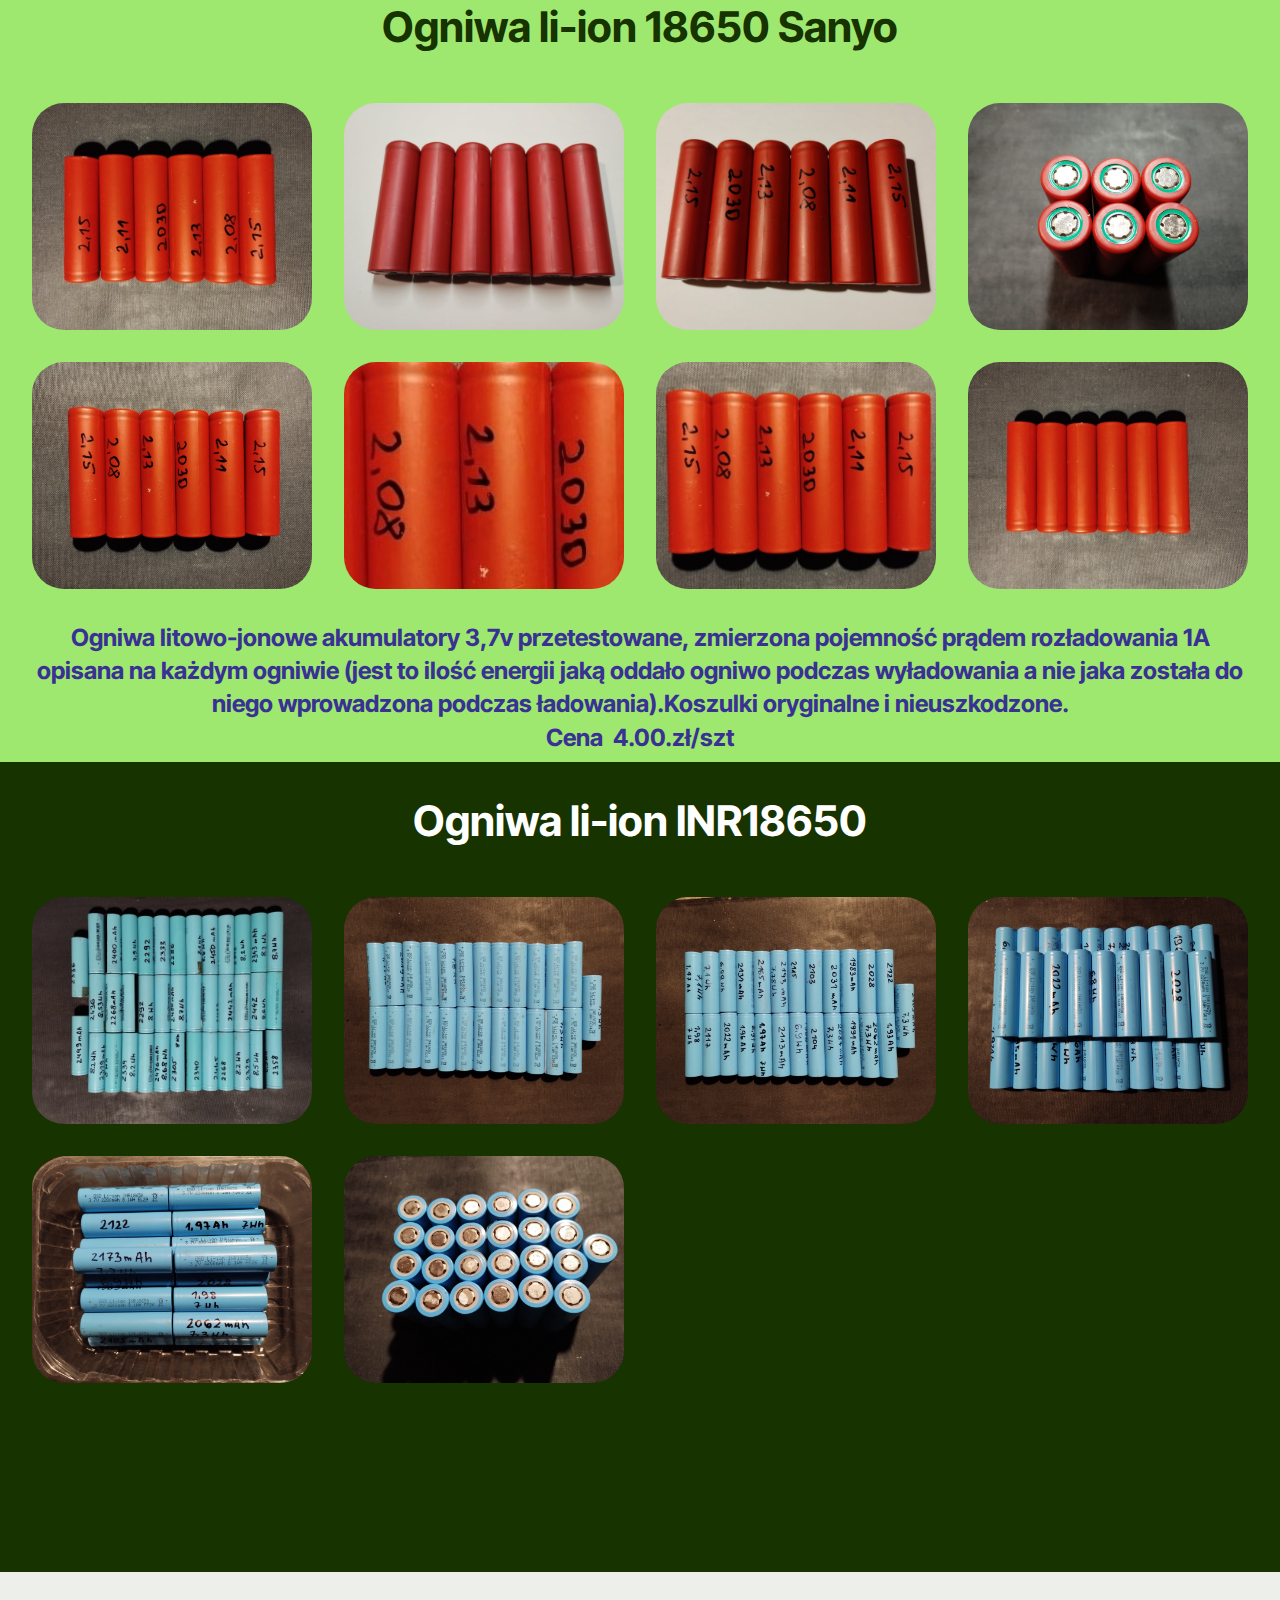
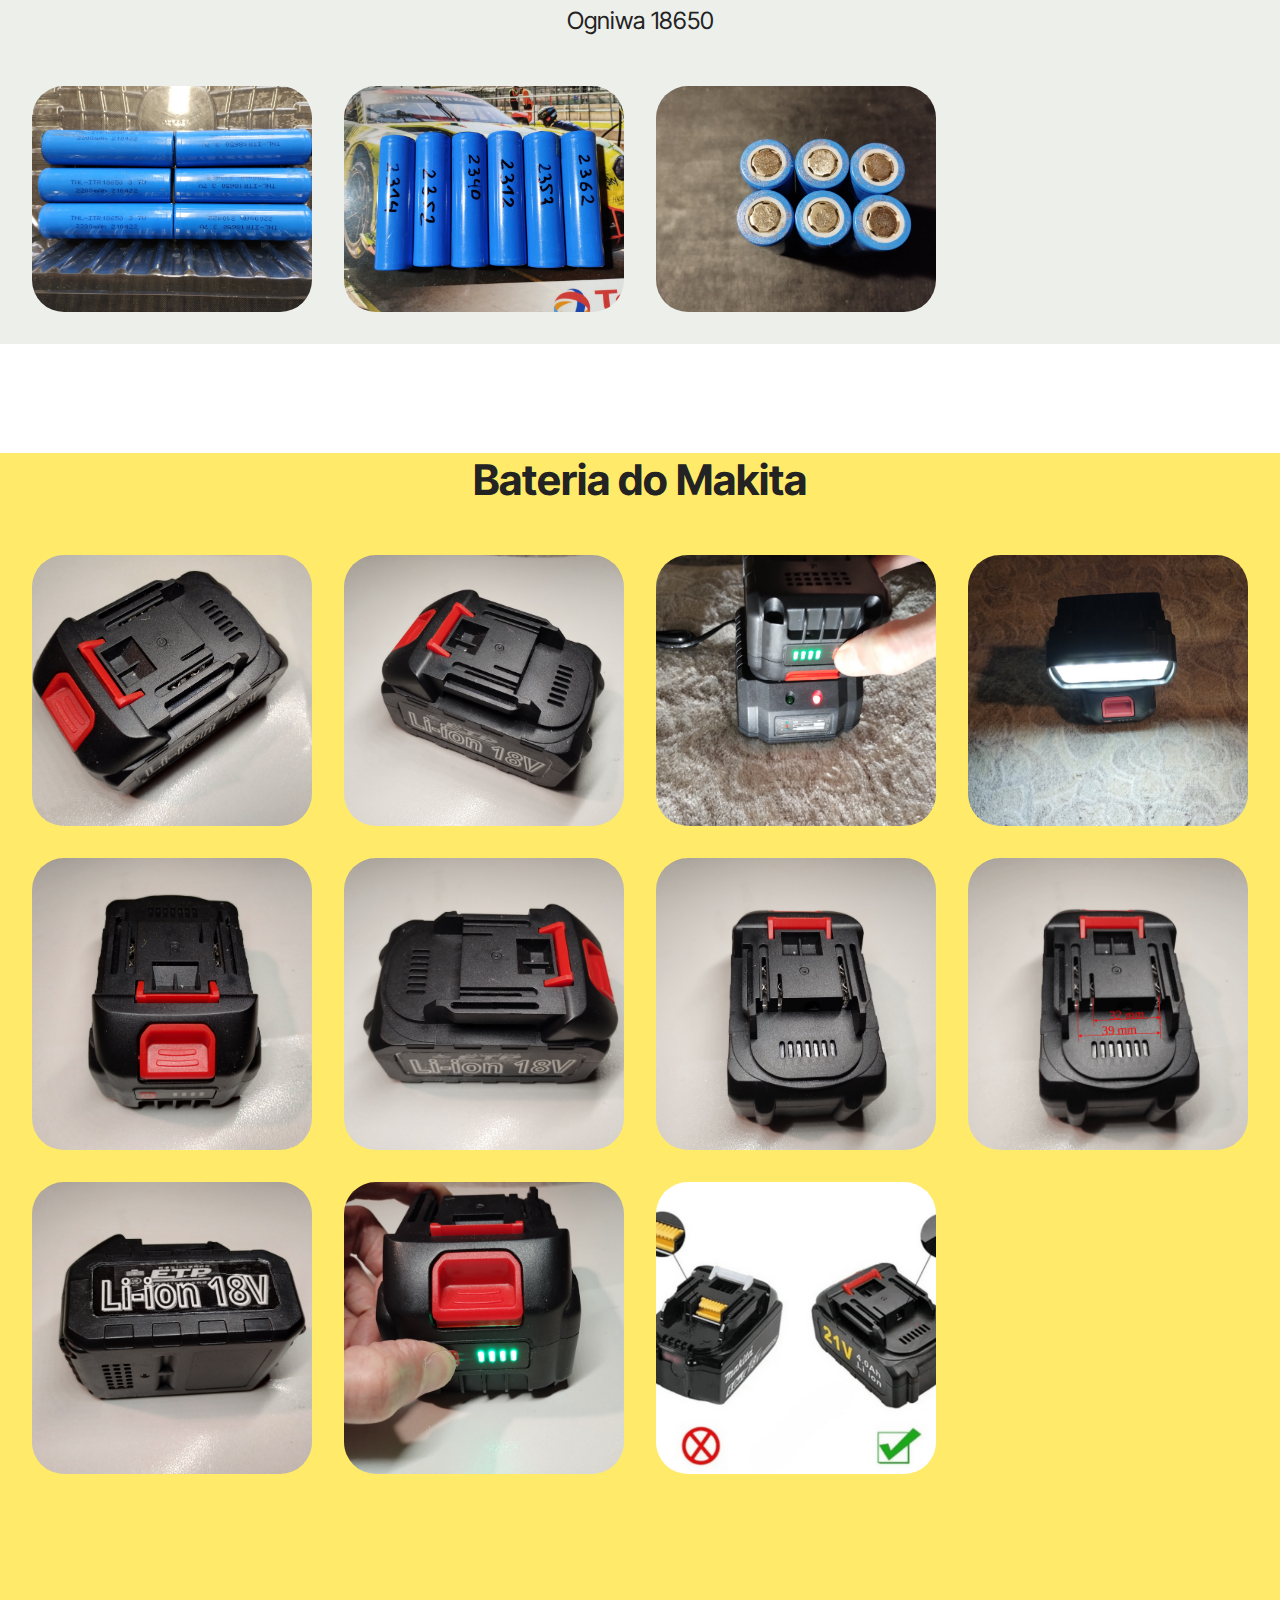
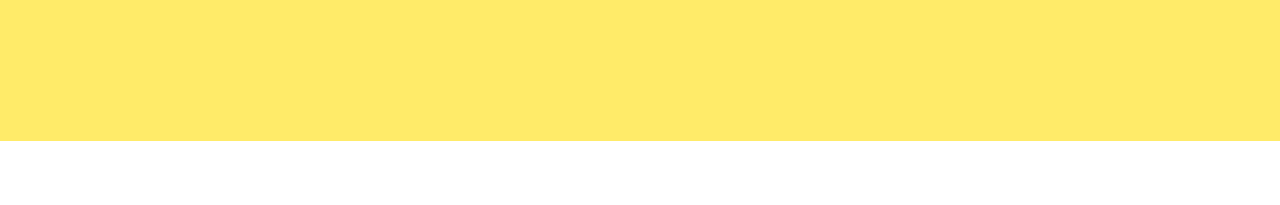
==== page1.html @ 36ee9129 "Add files via upload" ====
<!DOCTYPE html>
<html  >
<head>
  <!-- Site made with Mobirise Website Builder v6.0.1, https://mobirise.com -->
  <meta charset="UTF-8">
  <meta http-equiv="X-UA-Compatible" content="IE=edge">
  <meta name="generator" content="Mobirise v6.0.1, mobirise.com">
  <meta name="viewport" content="width=device-width, initial-scale=1, minimum-scale=1">
  <link rel="shortcut icon" href="assets/images/logo5.png" type="image/x-icon">
  <meta name="description" content="">
  
  
  <title>Page 1</title>
  <link rel="stylesheet" href="assets/web/assets/mobirise-icons2/mobirise2.css">
  <link rel="stylesheet" href="assets/bootstrap/css/bootstrap.min.css">
  <link rel="stylesheet" href="assets/bootstrap/css/bootstrap-grid.min.css">
  <link rel="stylesheet" href="assets/bootstrap/css/bootstrap-reboot.min.css">
  <link rel="stylesheet" href="assets/animatecss/animate.css">
  <link rel="stylesheet" href="assets/theme/css/style.css">
  <link rel="preload" href="https://fonts.googleapis.com/css?family=Inter+Tight:100,200,300,400,500,600,700,800,900,100i,200i,300i,400i,500i,600i,700i,800i,900i&display=swap" as="style" onload="this.onload=null;this.rel='stylesheet'">
  <noscript><link rel="stylesheet" href="https://fonts.googleapis.com/css?family=Inter+Tight:100,200,300,400,500,600,700,800,900,100i,200i,300i,400i,500i,600i,700i,800i,900i&display=swap"></noscript>
  <link rel="preload" as="style" href="assets/mobirise/css/mbr-additional.css?v=jxdjtG"><link rel="stylesheet" href="assets/mobirise/css/mbr-additional.css?v=jxdjtG" type="text/css">

  
  
  
</head>
<body>
  
  <section data-bs-version="5.1" class="gallery1 mbr-gallery cid-uDreLb9kuO" id="gallery01-3r">
    
    

    <div class="container-fluid">
        <div class="row justify-content-center">
            <div class="col-12 content-head">
                <div class="mb-5">
                    <h3 class="mbr-section-title mbr-fonts-style align-center m-0 display-2"><strong>Ogniwa li-ion 18650 Sanyo</strong></h3>
                    
                </div>
            </div>
        </div>
        
        <div class="row mbr-gallery">
            <div class="col-12 col-md-6 col-lg-3 item gallery-image active">
                <div class="item-wrapper mb-3" data-toggle="modal" data-bs-toggle="modal" data-target="#uDufGX3dFx-modal" data-bs-target="#uDufGX3dFx-modal">
                    <img class="w-100" src="assets/images/1-770x580.jpg" alt="Mobirise Website Builder" data-slide-to="0" data-bs-slide-to="0" data-target="#lb-uDufGX3dFx" data-bs-target="#lb-uDufGX3dFx">
                    <div class="icon-wrapper">
                        <span class="mobi-mbri mobi-mbri-search mbr-iconfont mbr-iconfont-btn"></span>
                    </div>
                </div>
                
            </div><div class="col-12 col-md-6 col-lg-3 item gallery-image">
                <div class="item-wrapper mb-3" data-toggle="modal" data-bs-toggle="modal" data-target="#uDufGX3dFx-modal" data-bs-target="#uDufGX3dFx-modal">
                    <img class="w-100" src="assets/images/ogniwa-sanyo.-770x580.jpg" alt="Mobirise Website Builder" data-slide-to="1" data-bs-slide-to="1" data-target="#lb-uDufGX3dFx" data-bs-target="#lb-uDufGX3dFx">
                    <div class="icon-wrapper">
                        <span class="mobi-mbri mobi-mbri-search mbr-iconfont mbr-iconfont-btn"></span>
                    </div>
                </div>
                
            </div><div class="col-12 col-md-6 col-lg-3 item gallery-image">
                <div class="item-wrapper mb-3" data-toggle="modal" data-bs-toggle="modal" data-target="#uDufGX3dFx-modal" data-bs-target="#uDufGX3dFx-modal">
                    <img class="w-100" src="assets/images/ogniwa-sanyo-770x580.jpg" alt="Mobirise Website Builder" data-slide-to="2" data-bs-slide-to="2" data-target="#lb-uDufGX3dFx" data-bs-target="#lb-uDufGX3dFx">
                    <div class="icon-wrapper">
                        <span class="mobi-mbri mobi-mbri-search mbr-iconfont mbr-iconfont-btn"></span>
                    </div>
                </div>
                
            </div><div class="col-12 col-md-6 col-lg-3 item gallery-image">
                <div class="item-wrapper mb-3" data-toggle="modal" data-bs-toggle="modal" data-target="#uDufGX3dFx-modal" data-bs-target="#uDufGX3dFx-modal">
                    <img class="w-100" src="assets/images/img-20250126-181254542-mp-4080x3072.jpg" alt="Mobirise Website Builder" data-slide-to="3" data-bs-slide-to="3" data-target="#lb-uDufGX3dFx" data-bs-target="#lb-uDufGX3dFx">
                    <div class="icon-wrapper">
                        <span class="mobi-mbri mobi-mbri-search mbr-iconfont mbr-iconfont-btn"></span>
                    </div>
                </div>
                
            </div><div class="col-12 col-md-6 col-lg-3 item gallery-image">
                <div class="item-wrapper mb-3" data-toggle="modal" data-bs-toggle="modal" data-target="#uDufGX3dFx-modal" data-bs-target="#uDufGX3dFx-modal">
                    <img class="w-100" src="assets/images/1-1-4080x3072.jpg" alt="Mobirise Website Builder" data-slide-to="4" data-bs-slide-to="4" data-target="#lb-uDufGX3dFx" data-bs-target="#lb-uDufGX3dFx">
                    <div class="icon-wrapper">
                        <span class="mobi-mbri mobi-mbri-search mbr-iconfont mbr-iconfont-btn"></span>
                    </div>
                </div>
                
            </div><div class="col-12 col-md-6 col-lg-3 item gallery-image">
                <div class="item-wrapper mb-3" data-toggle="modal" data-bs-toggle="modal" data-target="#uDufGX3dFx-modal" data-bs-target="#uDufGX3dFx-modal">
                    <img class="w-100" src="assets/images/1-2-770x580.jpeg" alt="Mobirise Website Builder" data-slide-to="5" data-bs-slide-to="5" data-target="#lb-uDufGX3dFx" data-bs-target="#lb-uDufGX3dFx">
                    <div class="icon-wrapper">
                        <span class="mobi-mbri mobi-mbri-search mbr-iconfont mbr-iconfont-btn"></span>
                    </div>
                </div>
                
            </div><div class="col-12 col-md-6 col-lg-3 item gallery-image">
                <div class="item-wrapper mb-3" data-toggle="modal" data-bs-toggle="modal" data-target="#uDufGX3dFx-modal" data-bs-target="#uDufGX3dFx-modal">
                    <img class="w-100" src="assets/images/1-770x580.jpeg" alt="Mobirise Website Builder" data-slide-to="6" data-bs-slide-to="6" data-target="#lb-uDufGX3dFx" data-bs-target="#lb-uDufGX3dFx">
                    <div class="icon-wrapper">
                        <span class="mobi-mbri mobi-mbri-search mbr-iconfont mbr-iconfont-btn"></span>
                    </div>
                </div>
                
            </div><div class="col-12 col-md-6 col-lg-3 item gallery-image">
                <div class="item-wrapper mb-3" data-toggle="modal" data-bs-toggle="modal" data-target="#uDufGX3dFx-modal" data-bs-target="#uDufGX3dFx-modal">
                    <img class="w-100" src="assets/images/img-20250118-211124507-mp-kopia-770x580.jpg" alt="Mobirise Website Builder" data-slide-to="7" data-bs-slide-to="7" data-target="#lb-uDufGX3dFx" data-bs-target="#lb-uDufGX3dFx">
                    <div class="icon-wrapper">
                        <span class="mobi-mbri mobi-mbri-search mbr-iconfont mbr-iconfont-btn"></span>
                    </div>
                </div>
                
            </div>
            
            
            
            
            
            
            
        </div>

        <div class="modal mbr-slider" tabindex="-1" role="dialog" aria-hidden="true" id="uDufGX3dFx-modal">
            <div class="modal-dialog" role="document">
                <div class="modal-content">
                    <div class="modal-body">
                        <div class="carousel slide" data-pause="false" data-bs-pause="false" id="lb-uDufGX3dFx" data-interval="5000" data-bs-interval="5000">
                            <div class="carousel-inner">
                                <div class="carousel-item active">
                                    <img class="d-block w-100" src="assets/images/1-770x580.jpg" alt="Mobirise Website Builder">
                                </div><div class="carousel-item">
                                    <img class="d-block w-100" src="assets/images/ogniwa-sanyo.-770x580.jpg" alt="Mobirise Website Builder">
                                </div><div class="carousel-item">
                                    <img class="d-block w-100" src="assets/images/ogniwa-sanyo-770x580.jpg" alt="Mobirise Website Builder">
                                </div><div class="carousel-item">
                                    <img class="d-block w-100" src="assets/images/img-20250126-181254542-mp-4080x3072.jpg" alt="Mobirise Website Builder">
                                </div><div class="carousel-item">
                                    <img class="d-block w-100" src="assets/images/1-1-4080x3072.jpg" alt="Mobirise Website Builder">
                                </div><div class="carousel-item">
                                    <img class="d-block w-100" src="assets/images/1-2-770x580.jpeg" alt="Mobirise Website Builder">
                                </div><div class="carousel-item">
                                    <img class="d-block w-100" src="assets/images/1-770x580.jpeg" alt="Mobirise Website Builder">
                                </div><div class="carousel-item">
                                    <img class="d-block w-100" src="assets/images/img-20250118-211124507-mp-kopia-770x580.jpg" alt="Mobirise Website Builder">
                                </div>
                                
                                
                                
                                
                                
                                
                                
                            </div>
                            <ol class="carousel-indicators">
                                <li data-slide-to="0" data-bs-slide-to="0" class="active" data-target="#lb-uDufGX3dFx" data-bs-target="#lb-uDufGX3dFx"></li><li data-slide-to="1" data-bs-slide-to="1" class="" data-target="#lb-uDufGX3dFx" data-bs-target="#lb-uDufGX3dFx"></li><li data-slide-to="2" data-bs-slide-to="2" class="" data-target="#lb-uDufGX3dFx" data-bs-target="#lb-uDufGX3dFx"></li><li data-slide-to="3" data-bs-slide-to="3" class="" data-target="#lb-uDufGX3dFx" data-bs-target="#lb-uDufGX3dFx"></li><li data-slide-to="4" data-bs-slide-to="4" class="" data-target="#lb-uDufGX3dFx" data-bs-target="#lb-uDufGX3dFx"></li><li data-slide-to="5" data-bs-slide-to="5" class="" data-target="#lb-uDufGX3dFx" data-bs-target="#lb-uDufGX3dFx"></li><li data-slide-to="6" data-bs-slide-to="6" class="" data-target="#lb-uDufGX3dFx" data-bs-target="#lb-uDufGX3dFx"></li><li data-slide-to="7" data-bs-slide-to="7" class="" data-target="#lb-uDufGX3dFx" data-bs-target="#lb-uDufGX3dFx"></li>
                                
                                
                                
                                
                                
                                
                                
                            </ol>
                            <a role="button" href="" class="close" data-dismiss="modal" data-bs-dismiss="modal" aria-label="Close">
                            </a>
                            <a class="carousel-control-prev carousel-control" role="button" data-slide="prev" data-bs-slide="prev" href="#lb-uDufGX3dFx">
                                <span class="mobi-mbri mobi-mbri-arrow-prev" aria-hidden="true"></span>
                                <span class="sr-only visually-hidden">Previous</span>
                            </a>
                            <a class="carousel-control-next carousel-control" role="button" data-slide="next" data-bs-slide="next" href="#lb-uDufGX3dFx">
                                <span class="mobi-mbri mobi-mbri-arrow-next" aria-hidden="true"></span>
                                <span class="sr-only visually-hidden">Next</span>
                            </a>
                        </div>
                    </div>
                </div>
            </div>
        </div>
    </div>
</section>

<section data-bs-version="5.1" class="article14 cid-uDrhGg0r29" id="article14-3v">
    
    <div class="container">
        <div class="row justify-content-center">
            <div class="col-md-12 col-lg-12">
                <h3 class="mbr-section-title mbr-fonts-style display-7"><strong>Ogniwa litowo-jonowe akumulatory 3,7v  przetestowane, zmierzona pojemność prądem rozładowania 1A opisana na każdym ogniwie (jest to ilość energii jaką oddało ogniwo podczas wyładowania a nie jaka została do niego wprowadzona podczas ładowania).Koszulki oryginalne i nieuszkodzone.</strong><br><strong>Cena&nbsp; 4.00.zł/szt</strong></h3>
                
            </div>
        </div>
    </div>
</section>

<section data-bs-version="5.1" class="gallery1 mbr-gallery cid-uDro5cMY2j" id="gallery01-3z">
    
    

    <div class="container-fluid">
        <div class="row justify-content-center">
            <div class="col-12 content-head">
                <div class="mb-5">
                    <h3 class="mbr-section-title mbr-fonts-style align-center m-0 display-2"><strong>Ogniwa li-ion INR18650</strong></h3>
                    
                </div>
            </div>
        </div>
        
        <div class="row mbr-gallery">
            <div class="col-12 col-md-6 col-lg-3 item gallery-image active">
                <div class="item-wrapper mb-3" data-toggle="modal" data-bs-toggle="modal" data-target="#uDufGYBOwW-modal" data-bs-target="#uDufGYBOwW-modal">
                    <img class="w-100" src="assets/images/img-20250118-205641156-mp-kopia-770x574.jpg" alt="Mobirise Website Builder" data-slide-to="0" data-bs-slide-to="0" data-target="#lb-uDufGYBOwW" data-bs-target="#lb-uDufGYBOwW">
                    <div class="icon-wrapper">
                        <span class="mobi-mbri mobi-mbri-search mbr-iconfont mbr-iconfont-btn"></span>
                    </div>
                </div>
                
            </div><div class="col-12 col-md-6 col-lg-3 item gallery-image">
                <div class="item-wrapper mb-3" data-toggle="modal" data-bs-toggle="modal" data-target="#uDufGYBOwW-modal" data-bs-target="#uDufGYBOwW-modal">
                    <img class="w-100" src="assets/images/img-20250221-201832842-mp.jpg-4080x3072.jpg" alt="Mobirise Website Builder" data-slide-to="1" data-bs-slide-to="1" data-target="#lb-uDufGYBOwW" data-bs-target="#lb-uDufGYBOwW">
                    <div class="icon-wrapper">
                        <span class="mobi-mbri mobi-mbri-search mbr-iconfont mbr-iconfont-btn"></span>
                    </div>
                </div>
                
            </div><div class="col-12 col-md-6 col-lg-3 item gallery-image">
                <div class="item-wrapper mb-3" data-toggle="modal" data-bs-toggle="modal" data-target="#uDufGYBOwW-modal" data-bs-target="#uDufGYBOwW-modal">
                    <img class="w-100" src="assets/images/img-20250221-202122202-mp.jpg-4080x3072.jpg" alt="Mobirise Website Builder" data-slide-to="2" data-bs-slide-to="2" data-target="#lb-uDufGYBOwW" data-bs-target="#lb-uDufGYBOwW">
                    <div class="icon-wrapper">
                        <span class="mobi-mbri mobi-mbri-search mbr-iconfont mbr-iconfont-btn"></span>
                    </div>
                </div>
                
            </div><div class="col-12 col-md-6 col-lg-3 item gallery-image">
                <div class="item-wrapper mb-3" data-toggle="modal" data-bs-toggle="modal" data-target="#uDufGYBOwW-modal" data-bs-target="#uDufGYBOwW-modal">
                    <img class="w-100" src="assets/images/img-20250127-200301780-mp.jpg-4080x3072.jpg" alt="Mobirise Website Builder" data-slide-to="3" data-bs-slide-to="3" data-target="#lb-uDufGYBOwW" data-bs-target="#lb-uDufGYBOwW">
                    <div class="icon-wrapper">
                        <span class="mobi-mbri mobi-mbri-search mbr-iconfont mbr-iconfont-btn"></span>
                    </div>
                </div>
                
            </div><div class="col-12 col-md-6 col-lg-3 item gallery-image">
                <div class="item-wrapper mb-3" data-toggle="modal" data-bs-toggle="modal" data-target="#uDufGYBOwW-modal" data-bs-target="#uDufGYBOwW-modal">
                    <img class="w-100" src="assets/images/img-20250221-202421539-mp.jpg-4080x3072.jpg" alt="Mobirise Website Builder" data-slide-to="4" data-bs-slide-to="4" data-target="#lb-uDufGYBOwW" data-bs-target="#lb-uDufGYBOwW">
                    <div class="icon-wrapper">
                        <span class="mobi-mbri mobi-mbri-search mbr-iconfont mbr-iconfont-btn"></span>
                    </div>
                </div>
                
            </div><div class="col-12 col-md-6 col-lg-3 item gallery-image">
                <div class="item-wrapper mb-3" data-toggle="modal" data-bs-toggle="modal" data-target="#uDufGYBOwW-modal" data-bs-target="#uDufGYBOwW-modal">
                    <img class="w-100" src="assets/images/img-20250221-202751551-mp.jpg-4080x3072.jpg" alt="Mobirise Website Builder" data-slide-to="5" data-bs-slide-to="5" data-target="#lb-uDufGYBOwW" data-bs-target="#lb-uDufGYBOwW">
                    <div class="icon-wrapper">
                        <span class="mobi-mbri mobi-mbri-search mbr-iconfont mbr-iconfont-btn"></span>
                    </div>
                </div>
                
            </div>
            
            
            
            
            
            
            
        </div>

        <div class="modal mbr-slider" tabindex="-1" role="dialog" aria-hidden="true" id="uDufGYBOwW-modal">
            <div class="modal-dialog" role="document">
                <div class="modal-content">
                    <div class="modal-body">
                        <div class="carousel slide" data-pause="false" data-bs-pause="false" id="lb-uDufGYBOwW" data-interval="5000" data-bs-interval="5000">
                            <div class="carousel-inner">
                                <div class="carousel-item active">
                                    <img class="d-block w-100" src="assets/images/img-20250118-205641156-mp-kopia-770x574.jpg" alt="Mobirise Website Builder">
                                </div><div class="carousel-item">
                                    <img class="d-block w-100" src="assets/images/img-20250221-201832842-mp.jpg-4080x3072.jpg" alt="Mobirise Website Builder">
                                </div><div class="carousel-item">
                                    <img class="d-block w-100" src="assets/images/img-20250221-202122202-mp.jpg-4080x3072.jpg" alt="Mobirise Website Builder">
                                </div><div class="carousel-item">
                                    <img class="d-block w-100" src="assets/images/img-20250127-200301780-mp.jpg-4080x3072.jpg" alt="Mobirise Website Builder">
                                </div><div class="carousel-item">
                                    <img class="d-block w-100" src="assets/images/img-20250221-202421539-mp.jpg-4080x3072.jpg" alt="Mobirise Website Builder">
                                </div><div class="carousel-item">
                                    <img class="d-block w-100" src="assets/images/img-20250221-202751551-mp.jpg-4080x3072.jpg" alt="Mobirise Website Builder">
                                </div>
                                
                                
                                
                                
                                
                                
                                
                            </div>
                            <ol class="carousel-indicators">
                                <li data-slide-to="0" data-bs-slide-to="0" class="active" data-target="#lb-uDufGYBOwW" data-bs-target="#lb-uDufGYBOwW"></li><li data-slide-to="1" data-bs-slide-to="1" class="" data-target="#lb-uDufGYBOwW" data-bs-target="#lb-uDufGYBOwW"></li><li data-slide-to="2" data-bs-slide-to="2" class="" data-target="#lb-uDufGYBOwW" data-bs-target="#lb-uDufGYBOwW"></li><li data-slide-to="3" data-bs-slide-to="3" class="" data-target="#lb-uDufGYBOwW" data-bs-target="#lb-uDufGYBOwW"></li><li data-slide-to="4" data-bs-slide-to="4" class="" data-target="#lb-uDufGYBOwW" data-bs-target="#lb-uDufGYBOwW"></li><li data-slide-to="5" data-bs-slide-to="5" class="" data-target="#lb-uDufGYBOwW" data-bs-target="#lb-uDufGYBOwW"></li>
                                
                                
                                
                                
                                
                                
                                
                            </ol>
                            <a role="button" href="" class="close" data-dismiss="modal" data-bs-dismiss="modal" aria-label="Close">
                            </a>
                            <a class="carousel-control-prev carousel-control" role="button" data-slide="prev" data-bs-slide="prev" href="#lb-uDufGYBOwW">
                                <span class="mobi-mbri mobi-mbri-arrow-prev" aria-hidden="true"></span>
                                <span class="sr-only visually-hidden">Previous</span>
                            </a>
                            <a class="carousel-control-next carousel-control" role="button" data-slide="next" data-bs-slide="next" href="#lb-uDufGYBOwW">
                                <span class="mobi-mbri mobi-mbri-arrow-next" aria-hidden="true"></span>
                                <span class="sr-only visually-hidden">Next</span>
                            </a>
                        </div>
                    </div>
                </div>
            </div>
        </div>
    </div>
</section>

<section data-bs-version="5.1" class="article14 cid-uDrnZj1aXo" id="article14-3y">
    
    <div class="container">
        <div class="row justify-content-center">
            <div class="col-md-12 col-lg-12">
                <h3 class="mbr-section-title mbr-fonts-style display-7"><strong>Ogniwa litowo-jonowe akumulatory 3,7v  przetestowane, zmierzona pojemność prądem rozładowania 1A opisana na każdym ogniwie (jest to ilość energii jaką oddało ogniwo podczas wyładowania a nie jaka została do niego wprowadzona podczas ładowania).Koszulki oryginalne i nieuszkodzone. </strong><br><strong>Dostępne 26 szt.&nbsp;</strong><strong>Cena&nbsp; 4.00.zł/szt</strong></h3>
                
            </div>
        </div>
    </div>
</section>

<section data-bs-version="5.1" class="gallery1 mbr-gallery cid-uDrPpfsTM4" id="gallery01-41">
    
    

    <div class="container-fluid">
        <div class="row justify-content-center">
            <div class="col-12 content-head">
                <div class="mb-5">
                    
                    <h4 class="mbr-section-subtitle mbr-fonts-style align-center mb-0 mt-4 display-7">Ogniwa 18650</h4>
                </div>
            </div>
        </div>
        
        <div class="row mbr-gallery">
            <div class="col-12 col-md-6 col-lg-3 item gallery-image active">
                <div class="item-wrapper mb-3" data-toggle="modal" data-bs-toggle="modal" data-target="#uDufGZJYLZ-modal" data-bs-target="#uDufGZJYLZ-modal">
                    <img class="w-100" src="assets/images/img-20250122-111000875-mp-kopia.jpg-4080x3072.jpg" alt="Mobirise Website Builder" data-slide-to="0" data-bs-slide-to="0" data-target="#lb-uDufGZJYLZ" data-bs-target="#lb-uDufGZJYLZ">
                    <div class="icon-wrapper">
                        <span class="mobi-mbri mobi-mbri-search mbr-iconfont mbr-iconfont-btn"></span>
                    </div>
                </div>
                
            </div>
            <div class="col-12 col-md-6 col-lg-3 item gallery-image">
                <div class="item-wrapper mb-3" data-toggle="modal" data-bs-toggle="modal" data-target="#uDufGZJYLZ-modal" data-bs-target="#uDufGZJYLZ-modal">
                    <img class="w-100" src="assets/images/itr18650-37v-4080x3072.jpg" alt="Mobirise Website Builder" data-slide-to="1" data-bs-slide-to="1" data-target="#lb-uDufGZJYLZ" data-bs-target="#lb-uDufGZJYLZ">
                    <div class="icon-wrapper">
                        <span class="mobi-mbri mobi-mbri-search mbr-iconfont mbr-iconfont-btn"></span>
                    </div>
                </div>
                
            </div><div class="col-12 col-md-6 col-lg-3 item gallery-image">
                <div class="item-wrapper mb-3" data-toggle="modal" data-bs-toggle="modal" data-target="#uDufGZJYLZ-modal" data-bs-target="#uDufGZJYLZ-modal">
                    <img class="w-100" src="assets/images/img-20250126-194746899-mp-4080x3072.jpg" alt="Mobirise Website Builder" data-slide-to="2" data-bs-slide-to="2" data-target="#lb-uDufGZJYLZ" data-bs-target="#lb-uDufGZJYLZ">
                    <div class="icon-wrapper">
                        <span class="mobi-mbri mobi-mbri-search mbr-iconfont mbr-iconfont-btn"></span>
                    </div>
                </div>
                
            </div>
            
            
            
            
            
            
        </div>

        <div class="modal mbr-slider" tabindex="-1" role="dialog" aria-hidden="true" id="uDufGZJYLZ-modal">
            <div class="modal-dialog" role="document">
                <div class="modal-content">
                    <div class="modal-body">
                        <div class="carousel slide" data-pause="false" data-bs-pause="false" id="lb-uDufGZJYLZ" data-interval="5000" data-bs-interval="5000">
                            <div class="carousel-inner">
                                <div class="carousel-item active">
                                    <img class="d-block w-100" src="assets/images/img-20250122-111000875-mp-kopia.jpg-4080x3072.jpg" alt="Mobirise Website Builder">
                                </div>
                                <div class="carousel-item">
                                    <img class="d-block w-100" src="assets/images/itr18650-37v-4080x3072.jpg" alt="Mobirise Website Builder">
                                </div><div class="carousel-item">
                                    <img class="d-block w-100" src="assets/images/img-20250126-194746899-mp-4080x3072.jpg" alt="Mobirise Website Builder">
                                </div>
                                
                                
                                
                                
                                
                                
                            </div>
                            <ol class="carousel-indicators">
                                <li data-slide-to="0" data-bs-slide-to="0" class="active" data-target="#lb-uDufGZJYLZ" data-bs-target="#lb-uDufGZJYLZ"></li><li data-slide-to="1" data-bs-slide-to="1" class="" data-target="#lb-uDufGZJYLZ" data-bs-target="#lb-uDufGZJYLZ"></li>
                                <li data-slide-to="2" data-bs-slide-to="2" data-target="#lb-uDufGZJYLZ" data-bs-target="#lb-uDufGZJYLZ"></li>
                                
                                
                                
                                
                                
                                
                            </ol>
                            <a role="button" href="" class="close" data-dismiss="modal" data-bs-dismiss="modal" aria-label="Close">
                            </a>
                            <a class="carousel-control-prev carousel-control" role="button" data-slide="prev" data-bs-slide="prev" href="#lb-uDufGZJYLZ">
                                <span class="mobi-mbri mobi-mbri-arrow-prev" aria-hidden="true"></span>
                                <span class="sr-only visually-hidden">Previous</span>
                            </a>
                            <a class="carousel-control-next carousel-control" role="button" data-slide="next" data-bs-slide="next" href="#lb-uDufGZJYLZ">
                                <span class="mobi-mbri mobi-mbri-arrow-next" aria-hidden="true"></span>
                                <span class="sr-only visually-hidden">Next</span>
                            </a>
                        </div>
                    </div>
                </div>
            </div>
        </div>
    </div>
</section>

<section data-bs-version="5.1" class="article14 cid-uDrP8ZdCnR" id="article14-40">
    
    <div class="container">
        <div class="row justify-content-center">
            <div class="col-md-12 col-lg-12">
                <h3 class="mbr-section-title mbr-fonts-style display-7">Ogniwa li ion akumulatory 3,7v  przetestowane, zmierzona pojemność prądem rozładowania 1A opisana na każdym ogniwie (jest to ilość energii jaką oddało ogniwo podczas wyładowania a nie jaka została do niego wprowadzona podczas ładowania).Koszulki oryginalne. Dostępne 6 szt. Cena 4,5 zł/szt</h3>
                
            </div>
        </div>
    </div>
</section>

<section data-bs-version="5.1" class="gallery1 mbr-gallery cid-uDrXQX9Po4" id="gallery01-42">
    
    

    <div class="container-fluid">
        <div class="row justify-content-center">
            <div class="col-12 content-head">
                <div class="mb-5">
                    <h3 class="mbr-section-title mbr-fonts-style align-center m-0 display-2"><strong>Bateria do Makita</strong></h3>
                    
                </div>
            </div>
        </div>
        
        <div class="row mbr-gallery">
            <div class="col-12 col-md-6 col-lg-3 item gallery-image active">
                <div class="item-wrapper mb-3" data-toggle="modal" data-bs-toggle="modal" data-target="#uDufH0Fow3-modal" data-bs-target="#uDufH0Fow3-modal">
                    <img class="w-100" src="assets/images/img-20241215-225617783-hdr-kopia-3423x2836.jpg" alt="Mobirise Website Builder" data-slide-to="0" data-bs-slide-to="0" data-target="#lb-uDufH0Fow3" data-bs-target="#lb-uDufH0Fow3">
                    <div class="icon-wrapper">
                        <span class="mobi-mbri mobi-mbri-search mbr-iconfont mbr-iconfont-btn"></span>
                    </div>
                </div>
                
            </div><div class="col-12 col-md-6 col-lg-3 item gallery-image">
                <div class="item-wrapper mb-3" data-toggle="modal" data-bs-toggle="modal" data-target="#uDufH0Fow3-modal" data-bs-target="#uDufH0Fow3-modal">
                    <img class="w-100" src="assets/images/img-20241215-225718442-kopia.jpg-3382x3072.jpg" alt="Mobirise Website Builder" data-slide-to="1" data-bs-slide-to="1" data-target="#lb-uDufH0Fow3" data-bs-target="#lb-uDufH0Fow3">
                    <div class="icon-wrapper">
                        <span class="mobi-mbri mobi-mbri-search mbr-iconfont mbr-iconfont-btn"></span>
                    </div>
                </div>
                
            </div><div class="col-12 col-md-6 col-lg-3 item gallery-image">
                <div class="item-wrapper mb-3" data-toggle="modal" data-bs-toggle="modal" data-target="#uDufH0Fow3-modal" data-bs-target="#uDufH0Fow3-modal">
                    <img class="w-100" src="assets/images/img-20241202-192252801-kopia.jpg-3382x3072.jpg" alt="Mobirise Website Builder" data-slide-to="2" data-bs-slide-to="2" data-target="#lb-uDufH0Fow3" data-bs-target="#lb-uDufH0Fow3">
                    <div class="icon-wrapper">
                        <span class="mobi-mbri mobi-mbri-search mbr-iconfont mbr-iconfont-btn"></span>
                    </div>
                </div>
                
            </div><div class="col-12 col-md-6 col-lg-3 item gallery-image">
                <div class="item-wrapper mb-3" data-toggle="modal" data-bs-toggle="modal" data-target="#uDufH0Fow3-modal" data-bs-target="#uDufH0Fow3-modal">
                    <img class="w-100" src="assets/images/img-20241214-185408893-kopia.jpg-4080x3072.jpg" alt="Mobirise Website Builder" data-slide-to="3" data-bs-slide-to="3" data-target="#lb-uDufH0Fow3" data-bs-target="#lb-uDufH0Fow3">
                    <div class="icon-wrapper">
                        <span class="mobi-mbri mobi-mbri-search mbr-iconfont mbr-iconfont-btn"></span>
                    </div>
                </div>
                
            </div><div class="col-12 col-md-6 col-lg-3 item gallery-image">
                <div class="item-wrapper mb-3" data-toggle="modal" data-bs-toggle="modal" data-target="#uDufH0Fow3-modal" data-bs-target="#uDufH0Fow3-modal">
                    <img class="w-100" src="assets/images/img-20241215-225730250-hdr-kopia.jpg-3502x3072.jpg" alt="Mobirise Website Builder" data-slide-to="4" data-bs-slide-to="4" data-target="#lb-uDufH0Fow3" data-bs-target="#lb-uDufH0Fow3">
                    <div class="icon-wrapper">
                        <span class="mobi-mbri mobi-mbri-search mbr-iconfont mbr-iconfont-btn"></span>
                    </div>
                </div>
                
            </div><div class="col-12 col-md-6 col-lg-3 item gallery-image">
                <div class="item-wrapper mb-3" data-toggle="modal" data-bs-toggle="modal" data-target="#uDufH0Fow3-modal" data-bs-target="#uDufH0Fow3-modal">
                    <img class="w-100" src="assets/images/img-20241215-225741455-kopia.jpg-3615x3072.jpg" alt="Mobirise Website Builder" data-slide-to="5" data-bs-slide-to="5" data-target="#lb-uDufH0Fow3" data-bs-target="#lb-uDufH0Fow3">
                    <div class="icon-wrapper">
                        <span class="mobi-mbri mobi-mbri-search mbr-iconfont mbr-iconfont-btn"></span>
                    </div>
                </div>
                
            </div><div class="col-12 col-md-6 col-lg-3 item gallery-image">
                <div class="item-wrapper mb-3" data-toggle="modal" data-bs-toggle="modal" data-target="#uDufH0Fow3-modal" data-bs-target="#uDufH0Fow3-modal">
                    <img class="w-100" src="assets/images/img-20241215-225804352-kopia.jpg-3117x3072.jpg" alt="Mobirise Website Builder" data-slide-to="6" data-bs-slide-to="6" data-target="#lb-uDufH0Fow3" data-bs-target="#lb-uDufH0Fow3">
                    <div class="icon-wrapper">
                        <span class="mobi-mbri mobi-mbri-search mbr-iconfont mbr-iconfont-btn"></span>
                    </div>
                </div>
                
            </div><div class="col-12 col-md-6 col-lg-3 item gallery-image">
                <div class="item-wrapper mb-3" data-toggle="modal" data-bs-toggle="modal" data-target="#uDufH0Fow3-modal" data-bs-target="#uDufH0Fow3-modal">
                    <img class="w-100" src="assets/images/bez-tytuu-1td.png-646x628.png" alt="Mobirise Website Builder" data-slide-to="7" data-bs-slide-to="7" data-target="#lb-uDufH0Fow3" data-bs-target="#lb-uDufH0Fow3">
                    <div class="icon-wrapper">
                        <span class="mobi-mbri mobi-mbri-search mbr-iconfont mbr-iconfont-btn"></span>
                    </div>
                </div>
                
            </div><div class="col-12 col-md-6 col-lg-3 item gallery-image">
                <div class="item-wrapper mb-3" data-toggle="modal" data-bs-toggle="modal" data-target="#uDufH0Fow3-modal" data-bs-target="#uDufH0Fow3-modal">
                    <img class="w-100" src="assets/images/img-20241215-225817378-hdr-kopia.jpg-3214x3072.jpg" alt="Mobirise Website Builder" data-slide-to="8" data-bs-slide-to="8" data-target="#lb-uDufH0Fow3" data-bs-target="#lb-uDufH0Fow3">
                    <div class="icon-wrapper">
                        <span class="mobi-mbri mobi-mbri-search mbr-iconfont mbr-iconfont-btn"></span>
                    </div>
                </div>
                
            </div><div class="col-12 col-md-6 col-lg-3 item gallery-image">
                <div class="item-wrapper mb-3" data-toggle="modal" data-bs-toggle="modal" data-target="#uDufH0Fow3-modal" data-bs-target="#uDufH0Fow3-modal">
                    <img class="w-100" src="assets/images/img-20241215-230816884-kopia.jpg-3109x3072.jpg" alt="Mobirise Website Builder" data-slide-to="9" data-bs-slide-to="9" data-target="#lb-uDufH0Fow3" data-bs-target="#lb-uDufH0Fow3">
                    <div class="icon-wrapper">
                        <span class="mobi-mbri mobi-mbri-search mbr-iconfont mbr-iconfont-btn"></span>
                    </div>
                </div>
                
            </div><div class="col-12 col-md-6 col-lg-3 item gallery-image">
                <div class="item-wrapper mb-3" data-toggle="modal" data-bs-toggle="modal" data-target="#uDufH0Fow3-modal" data-bs-target="#uDufH0Fow3-modal">
                    <img class="w-100" src="assets/images/rewe.png-3070x1966.png" alt="Mobirise Website Builder" data-slide-to="10" data-bs-slide-to="10" data-target="#lb-uDufH0Fow3" data-bs-target="#lb-uDufH0Fow3">
                    <div class="icon-wrapper">
                        <span class="mobi-mbri mobi-mbri-search mbr-iconfont mbr-iconfont-btn"></span>
                    </div>
                </div>
                
            </div>
            
            
            
            
            
            
            
        </div>

        <div class="modal mbr-slider" tabindex="-1" role="dialog" aria-hidden="true" id="uDufH0Fow3-modal">
            <div class="modal-dialog" role="document">
                <div class="modal-content">
                    <div class="modal-body">
                        <div class="carousel slide" data-pause="false" data-bs-pause="false" id="lb-uDufH0Fow3" data-interval="5000" data-bs-interval="5000">
                            <div class="carousel-inner">
                                <div class="carousel-item active">
                                    <img class="d-block w-100" src="assets/images/img-20241215-225617783-hdr-kopia-3423x2836.jpg" alt="Mobirise Website Builder">
                                </div><div class="carousel-item">
                                    <img class="d-block w-100" src="assets/images/img-20241215-225718442-kopia.jpg-3382x3072.jpg" alt="Mobirise Website Builder">
                                </div><div class="carousel-item">
                                    <img class="d-block w-100" src="assets/images/img-20241202-192252801-kopia.jpg-3382x3072.jpg" alt="Mobirise Website Builder">
                                </div><div class="carousel-item">
                                    <img class="d-block w-100" src="assets/images/img-20241214-185408893-kopia.jpg-4080x3072.jpg" alt="Mobirise Website Builder">
                                </div><div class="carousel-item">
                                    <img class="d-block w-100" src="assets/images/img-20241215-225730250-hdr-kopia.jpg-3502x3072.jpg" alt="Mobirise Website Builder">
                                </div><div class="carousel-item">
                                    <img class="d-block w-100" src="assets/images/img-20241215-225741455-kopia.jpg-3615x3072.jpg" alt="Mobirise Website Builder">
                                </div><div class="carousel-item">
                                    <img class="d-block w-100" src="assets/images/img-20241215-225804352-kopia.jpg-3117x3072.jpg" alt="Mobirise Website Builder">
                                </div><div class="carousel-item">
                                    <img class="d-block w-100" src="assets/images/bez-tytuu-1td.png-646x628.png" alt="Mobirise Website Builder">
                                </div><div class="carousel-item">
                                    <img class="d-block w-100" src="assets/images/img-20241215-225817378-hdr-kopia.jpg-3214x3072.jpg" alt="Mobirise Website Builder">
                                </div><div class="carousel-item">
                                    <img class="d-block w-100" src="assets/images/img-20241215-230816884-kopia.jpg-3109x3072.jpg" alt="Mobirise Website Builder">
                                </div><div class="carousel-item">
                                    <img class="d-block w-100" src="assets/images/rewe.png-3070x1966.png" alt="Mobirise Website Builder">
                                </div>
                                
                                
                                
                                
                                
                                
                                
                            </div>
                            <ol class="carousel-indicators">
                                <li data-slide-to="0" data-bs-slide-to="0" class="active" data-target="#lb-uDufH0Fow3" data-bs-target="#lb-uDufH0Fow3"></li><li data-slide-to="1" data-bs-slide-to="1" class="" data-target="#lb-uDufH0Fow3" data-bs-target="#lb-uDufH0Fow3"></li><li data-slide-to="2" data-bs-slide-to="2" class="" data-target="#lb-uDufH0Fow3" data-bs-target="#lb-uDufH0Fow3"></li><li data-slide-to="3" data-bs-slide-to="3" class="" data-target="#lb-uDufH0Fow3" data-bs-target="#lb-uDufH0Fow3"></li><li data-slide-to="4" data-bs-slide-to="4" class="" data-target="#lb-uDufH0Fow3" data-bs-target="#lb-uDufH0Fow3"></li><li data-slide-to="5" data-bs-slide-to="5" class="" data-target="#lb-uDufH0Fow3" data-bs-target="#lb-uDufH0Fow3"></li><li data-slide-to="6" data-bs-slide-to="6" class="" data-target="#lb-uDufH0Fow3" data-bs-target="#lb-uDufH0Fow3"></li><li data-slide-to="7" data-bs-slide-to="7" class="" data-target="#lb-uDufH0Fow3" data-bs-target="#lb-uDufH0Fow3"></li><li data-slide-to="8" data-bs-slide-to="8" class="" data-target="#lb-uDufH0Fow3" data-bs-target="#lb-uDufH0Fow3"></li><li data-slide-to="9" data-bs-slide-to="9" class="" data-target="#lb-uDufH0Fow3" data-bs-target="#lb-uDufH0Fow3"></li><li data-slide-to="10" data-bs-slide-to="10" class="" data-target="#lb-uDufH0Fow3" data-bs-target="#lb-uDufH0Fow3"></li>
                                
                                
                                
                                
                                
                                
                                
                            </ol>
                            <a role="button" href="" class="close" data-dismiss="modal" data-bs-dismiss="modal" aria-label="Close">
                            </a>
                            <a class="carousel-control-prev carousel-control" role="button" data-slide="prev" data-bs-slide="prev" href="#lb-uDufH0Fow3">
                                <span class="mobi-mbri mobi-mbri-arrow-prev" aria-hidden="true"></span>
                                <span class="sr-only visually-hidden">Previous</span>
                            </a>
                            <a class="carousel-control-next carousel-control" role="button" data-slide="next" data-bs-slide="next" href="#lb-uDufH0Fow3">
                                <span class="mobi-mbri mobi-mbri-arrow-next" aria-hidden="true"></span>
                                <span class="sr-only visually-hidden">Next</span>
                            </a>
                        </div>
                    </div>
                </div>
            </div>
        </div>
    </div>
</section>

<section data-bs-version="5.1" class="article14 cid-uDrXWp4Vsu" id="article14-43">
    
    <div class="container">
        <div class="row justify-content-center">
            <div class="col-md-12 col-lg-10">
                <h3 class="mbr-section-title mbr-fonts-style display-7"><strong>Bateria używana do Makita 18-21v ok 3 Ampery,w pełni sprawna-nowa obudowa.Używam sporadycznie do lampy. Cena 50.00 zł</strong></h3>
                
            </div>
        </div>
    </div>
</section><section class="display-7" style="padding: 0;align-items: center;justify-content: center;flex-wrap: wrap;    align-content: center;display: flex;position: relative;height: 4rem;"><a href="https://mobiri.se/" style="flex: 1 1;height: 4rem;position: absolute;width: 100%;z-index: 1;"><img alt="" style="height: 4rem;" src="[data-uri]"></a><p style="margin: 0;text-align: center;" class="display-7">&#8204;</p><a style="z-index:1" href="https://mobirise.com/builder/ai-website-creator.html">AI Website Creator</a></section><script src="assets/bootstrap/js/bootstrap.bundle.min.js"></script>  <script src="assets/smoothscroll/smooth-scroll.js"></script>  <script src="assets/ytplayer/index.js"></script>  <script src="assets/theme/js/script.js"></script>  
  
  
 <div id="scrollToTop" class="scrollToTop mbr-arrow-up"><a style="text-align: center;"><i class="mbr-arrow-up-icon mbr-arrow-up-icon-cm cm-icon cm-icon-smallarrow-up"></i></a></div>
    <input name="animation" type="hidden">
  </body>
</html>
---- assets/web/assets/mobirise-icons2/mobirise2.css ----
@font-face {
  font-family: 'Moririse2';
  font-display: swap;
  src:  url('mobirise2.eot?f2bix4');
  src:  url('mobirise2.eot?f2bix4#iefix') format('embedded-opentype'),
    url('mobirise2.ttf?f2bix4') format('truetype'),
    url('mobirise2.woff?f2bix4') format('woff'),
    url('mobirise2.svg?f2bix4#mobirise2') format('svg');
  font-weight: normal;
  font-style: normal;
}

[class^="mobi-"], [class*=" mobi-"] {
  /* use !important to prevent issues with browser extensions that change fonts */
  font-family: 'Moririse2' !important;
  speak: none;
  font-style: normal;
  font-weight: normal;
  font-variant: normal;
  text-transform: none;
  line-height: 1;

  /* Better Font Rendering =========== */
  -webkit-font-smoothing: antialiased;
  -moz-osx-font-smoothing: grayscale;
}

.mobi-mbri-add-submenu:before {
  content: "\e900";
}
.mobi-mbri-alert:before {
  content: "\e901";
}
.mobi-mbri-align-center:before {
  content: "\e902";
}
.mobi-mbri-align-justify:before {
  content: "\e903";
}
.mobi-mbri-align-left:before {
  content: "\e904";
}
.mobi-mbri-align-right:before {
  content: "\e905";
}
.mobi-mbri-android:before {
  content: "\e906";
}
.mobi-mbri-apple:before {
  content: "\e907";
}
.mobi-mbri-arrow-down:before {
  content: "\e908";
}
.mobi-mbri-arrow-next:before {
  content: "\e909";
}
.mobi-mbri-arrow-prev:before {
  content: "\e90a";
}
.mobi-mbri-arrow-up:before {
  content: "\e90b";
}
.mobi-mbri-bold:before {
  content: "\e90c";
}
.mobi-mbri-bookmark:before {
  content: "\e90d";
}
.mobi-mbri-bootstrap:before {
  content: "\e90e";
}
.mobi-mbri-briefcase:before {
  content: "\e90f";
}
.mobi-mbri-browse:before {
  content: "\e910";
}
.mobi-mbri-bulleted-list:before {
  content: "\e911";
}
.mobi-mbri-calendar:before {
  content: "\e912";
}
.mobi-mbri-camera:before {
  content: "\e913";
}
.mobi-mbri-cart-add:before {
  content: "\e914";
}
.mobi-mbri-cart-full:before {
  content: "\e915";
}
.mobi-mbri-cash:before {
  content: "\e916";
}
.mobi-mbri-change-style:before {
  content: "\e917";
}
.mobi-mbri-chat:before {
  content: "\e918";
}
.mobi-mbri-clock:before {
  content: "\e919";
}
.mobi-mbri-close:before {
  content: "\e91a";
}
.mobi-mbri-cloud:before {
  content: "\e91b";
}
.mobi-mbri-code:before {
  content: "\e91c";
}
.mobi-mbri-contact-form:before {
  content: "\e91d";
}
.mobi-mbri-credit-card:before {
  content: "\e91e";
}
.mobi-mbri-cursor-click:before {
  content: "\e91f";
}
.mobi-mbri-cust-feedback:before {
  content: "\e920";
}
.mobi-mbri-database:before {
  content: "\e921";
}
.mobi-mbri-delivery:before {
  content: "\e922";
}
.mobi-mbri-desktop:before {
  content: "\e923";
}
.mobi-mbri-devices:before {
  content: "\e924";
}
.mobi-mbri-down:before {
  content: "\e925";
}
.mobi-mbri-download-2:before {
  content: "\e926";
}
.mobi-mbri-download:before {
  content: "\e927";
}
.mobi-mbri-drag-n-drop-2:before {
  content: "\e928";
}
.mobi-mbri-drag-n-drop:before {
  content: "\e929";
}
.mobi-mbri-edit-2:before {
  content: "\e92a";
}
.mobi-mbri-edit:before {
  content: "\e92b";
}
.mobi-mbri-error:before {
  content: "\e92c";
}
.mobi-mbri-extension:before {
  content: "\e92d";
}
.mobi-mbri-features:before {
  content: "\e92e";
}
.mobi-mbri-file:before {
  content: "\e92f";
}
.mobi-mbri-flag:before {
  content: "\e930";
}
.mobi-mbri-folder:before {
  content: "\e931";
}
.mobi-mbri-gift:before {
  content: "\e932";
}
.mobi-mbri-github:before {
  content: "\e933";
}
.mobi-mbri-globe-2:before {
  content: "\e934";
}
.mobi-mbri-globe:before {
  content: "\e935";
}
.mobi-mbri-growing-chart:before {
  content: "\e936";
}
.mobi-mbri-hearth:before {
  content: "\e937";
}
.mobi-mbri-help:before {
  content: "\e938";
}
.mobi-mbri-home:before {
  content: "\e939";
}
.mobi-mbri-hot-cup:before {
  content: "\e93a";
}
.mobi-mbri-idea:before {
  content: "\e93b";
}
.mobi-mbri-image-gallery:before {
  content: "\e93c";
}
.mobi-mbri-image-slider:before {
  content: "\e93d";
}
.mobi-mbri-info:before {
  content: "\e93e";
}
.mobi-mbri-italic:before {
  content: "\e93f";
}
.mobi-mbri-key:before {
  content: "\e940";
}
.mobi-mbri-laptop:before {
  content: "\e941";
}
.mobi-mbri-layers:before {
  content: "\e942";
}
.mobi-mbri-left-right:before {
  content: "\e943";
}
.mobi-mbri-left:before {
  content: "\e944";
}
.mobi-mbri-letter:before {
  content: "\e945";
}
.mobi-mbri-like:before {
  content: "\e946";
}
.mobi-mbri-link:before {
  content: "\e947";
}
.mobi-mbri-lock:before {
  content: "\e948";
}
.mobi-mbri-login:before {
  content: "\e949";
}
.mobi-mbri-logout:before {
  content: "\e94a";
}
.mobi-mbri-magic-stick:before {
  content: "\e94b";
}
.mobi-mbri-map-pin:before {
  content: "\e94c";
}
.mobi-mbri-menu:before {
  content: "\e94d";
}
.mobi-mbri-mobile-2:before {
  content: "\e94e";
}
.mobi-mbri-mobile-horizontal:before {
  content: "\e94f";
}
.mobi-mbri-mobile:before {
  content: "\e950";
}
.mobi-mbri-mobirise:before {
  content: "\e951";
}
.mobi-mbri-more-horizontal:before {
  content: "\e952";
}
.mobi-mbri-more-vertical:before {
  content: "\e953";
}
.mobi-mbri-music:before {
  content: "\e954";
}
.mobi-mbri-new-file:before {
  content: "\e955";
}
.mobi-mbri-numbered-list:before {
  content: "\e956";
}
.mobi-mbri-opened-folder:before {
  content: "\e957";
}
.mobi-mbri-pages:before {
  content: "\e958";
}
.mobi-mbri-paper-plane:before {
  content: "\e959";
}
.mobi-mbri-paperclip:before {
  content: "\e95a";
}
.mobi-mbri-phone:before {
  content: "\e95b";
}
.mobi-mbri-photo:before {
  content: "\e95c";
}
.mobi-mbri-photos:before {
  content: "\e95d";
}
.mobi-mbri-pin:before {
  content: "\e95e";
}
.mobi-mbri-play:before {
  content: "\e95f";
}
.mobi-mbri-plus:before {
  content: "\e960";
}
.mobi-mbri-preview:before {
  content: "\e961";
}
.mobi-mbri-print:before {
  content: "\e962";
}
.mobi-mbri-protect:before {
  content: "\e963";
}
.mobi-mbri-question:before {
  content: "\e964";
}
.mobi-mbri-quote-left:before {
  content: "\e965";
}
.mobi-mbri-quote-right:before {
  content: "\e966";
}
.mobi-mbri-redo:before {
  content: "\e967";
}
.mobi-mbri-refresh:before {
  content: "\e968";
}
.mobi-mbri-responsive-2:before {
  content: "\e969";
}
.mobi-mbri-responsive:before {
  content: "\e96a";
}
.mobi-mbri-right:before {
  content: "\e96b";
}
.mobi-mbri-rocket:before {
  content: "\e96c";
}
.mobi-mbri-sad-face:before {
  content: "\e96d";
}
.mobi-mbri-sale:before {
  content: "\e96e";
}
.mobi-mbri-save:before {
  content: "\e96f";
}
.mobi-mbri-search:before {
  content: "\e970";
}
.mobi-mbri-setting-2:before {
  content: "\e971";
}
.mobi-mbri-setting-3:before {
  content: "\e972";
}
.mobi-mbri-setting:before {
  content: "\e973";
}
.mobi-mbri-share:before {
  content: "\e974";
}
.mobi-mbri-shopping-bag:before {
  content: "\e975";
}
.mobi-mbri-shopping-basket:before {
  content: "\e976";
}
.mobi-mbri-shopping-cart:before {
  content: "\e977";
}
.mobi-mbri-sites:before {
  content: "\e978";
}
.mobi-mbri-smile-face:before {
  content: "\e979";
}
.mobi-mbri-speed:before {
  content: "\e97a";
}
.mobi-mbri-star:before {
  content: "\e97b";
}
.mobi-mbri-success:before {
  content: "\e97c";
}
.mobi-mbri-sun:before {
  content: "\e97d";
}
.mobi-mbri-sun2:before {
  content: "\e97e";
}
.mobi-mbri-tablet-vertical:before {
  content: "\e97f";
}
.mobi-mbri-tablet:before {
  content: "\e980";
}
.mobi-mbri-target:before {
  content: "\e981";
}
.mobi-mbri-timer:before {
  content: "\e982";
}
.mobi-mbri-to-ftp:before {
  content: "\e983";
}
.mobi-mbri-to-local-drive:before {
  content: "\e984";
}
.mobi-mbri-touch-swipe:before {
  content: "\e985";
}
.mobi-mbri-touch:before {
  content: "\e986";
}
.mobi-mbri-trash:before {
  content: "\e987";
}
.mobi-mbri-underline:before {
  content: "\e988";
}
.mobi-mbri-undo:before {
  content: "\e989";
}
.mobi-mbri-unlink:before {
  content: "\e98a";
}
.mobi-mbri-unlock:before {
  content: "\e98b";
}
.mobi-mbri-up-down:before {
  content: "\e98c";
}
.mobi-mbri-up:before {
  content: "\e98d";
}
.mobi-mbri-update:before {
  content: "\e98e";
}
.mobi-mbri-upload-2:before {
  content: "\e98f";
}
.mobi-mbri-upload:before {
  content: "\e990";
}
.mobi-mbri-user-2:before {
  content: "\e991";
}
.mobi-mbri-user:before {
  content: "\e992";
}
.mobi-mbri-users:before {
  content: "\e993";
}
.mobi-mbri-video-play:before {
  content: "\e994";
}
.mobi-mbri-video:before {
  content: "\e995";
}
.mobi-mbri-watch:before {
  content: "\e996";
}
.mobi-mbri-website-theme-2:before {
  content: "\e997";
}
.mobi-mbri-website-theme:before {
  content: "\e998";
}
.mobi-mbri-wifi:before {
  content: "\e999";
}
.mobi-mbri-windows:before {
  content: "\e99a";
}
.mobi-mbri-zoom-in:before {
  content: "\e99b";
}
.mobi-mbri-zoom-out:before {
  content: "\e99c";
}
---- assets/theme/css/style.css ----
@charset "UTF-8";
section {
  background-color: #ffffff;
}

body {
  font-style: normal;
  line-height: 1.5;
  font-weight: 400;
  color: #232323;
  position: relative;
}

button {
  background-color: transparent;
  border-color: transparent;
}

.embla__button,
.carousel-control {
  background-color: #edefea !important;
  opacity: 0.8 !important;
  color: #464845 !important;
  border-color: #edefea !important;
}

.carousel .close,
.modalWindow .close {
  background-color: #edefea !important;
  color: #464845 !important;
  border-color: #edefea !important;
  opacity: 0.8 !important;
}

.carousel .close:hover,
.modalWindow .close:hover {
  opacity: 1 !important;
}

.carousel-indicators li {
  background-color: #edefea !important;
  border: 2px solid #464845 !important;
}

.carousel-indicators li:hover,
.carousel-indicators li:active {
  opacity: 0.8 !important;
}

.embla__button:hover,
.carousel-control:hover {
  background-color: #edefea !important;
  opacity: 1 !important;
}

.modalWindow-video-container {
  height: 80%;
}

section,
.container,
.container-fluid {
  position: relative;
  word-wrap: break-word;
}

a.mbr-iconfont:hover {
  text-decoration: none;
}

.article .lead p,
.article .lead ul,
.article .lead ol,
.article .lead pre,
.article .lead blockquote {
  margin-bottom: 0;
}

a {
  font-style: normal;
  font-weight: 400;
  cursor: pointer;
}
a, a:hover {
  text-decoration: none;
}

.mbr-section-title {
  font-style: normal;
  line-height: 1.3;
}

.mbr-section-subtitle {
  line-height: 1.3;
}

.mbr-text {
  font-style: normal;
  line-height: 1.7;
}

h1,
h2,
h3,
h4,
h5,
h6,
.display-1,
.display-2,
.display-4,
.display-5,
.display-7,
span,
p,
a {
  line-height: 1;
  word-break: break-word;
  word-wrap: break-word;
  font-weight: 400;
}

b,
strong {
  font-weight: bold;
}

input:-webkit-autofill, input:-webkit-autofill:hover, input:-webkit-autofill:focus, input:-webkit-autofill:active {
  transition-delay: 9999s;
  -webkit-transition-property: background-color, color;
  transition-property: background-color, color;
}

textarea[type=hidden] {
  display: none;
}

section {
  background-position: 50% 50%;
  background-repeat: no-repeat;
  background-size: cover;
}
section .mbr-background-video,
section .mbr-background-video-preview {
  position: absolute;
  bottom: 0;
  left: 0;
  right: 0;
  top: 0;
}

.hidden {
  visibility: hidden;
}

.mbr-z-index20 {
  z-index: 20;
}

/*! Base colors */
.mbr-white {
  color: #ffffff;
}

.mbr-black {
  color: #111111;
}

.mbr-bg-white {
  background-color: #ffffff;
}

.mbr-bg-black {
  background-color: #000000;
}

/*! Text-aligns */
.align-left {
  text-align: left;
}

.align-center {
  text-align: center;
}

.align-right {
  text-align: right;
}

/*! Font-weight  */
.mbr-light {
  font-weight: 300;
}

.mbr-regular {
  font-weight: 400;
}

.mbr-semibold {
  font-weight: 500;
}

.mbr-bold {
  font-weight: 700;
}

/*! Media  */
.media-content {
  flex-basis: 100%;
}

.media-container-row {
  display: flex;
  flex-direction: row;
  flex-wrap: wrap;
  justify-content: center;
  align-content: center;
  align-items: start;
}
.media-container-row .media-size-item {
  width: 400px;
}

.media-container-column {
  display: flex;
  flex-direction: column;
  flex-wrap: wrap;
  justify-content: center;
  align-content: center;
  align-items: stretch;
}
.media-container-column > * {
  width: 100%;
}

@media (min-width: 992px) {
  .media-container-row {
    flex-wrap: nowrap;
  }
}
figure {
  margin-bottom: 0;
  overflow: hidden;
}

figure[mbr-media-size] {
  transition: width 0.1s;
}

img,
iframe {
  display: block;
  width: 100%;
}

.card {
  background-color: transparent;
  border: none;
}

.card-box {
  width: 100%;
}

.card-img {
  text-align: center;
  flex-shrink: 0;
  -webkit-flex-shrink: 0;
}

.media {
  max-width: 100%;
  margin: 0 auto;
}

.mbr-figure {
  align-self: center;
}

.media-container > div {
  max-width: 100%;
}

.mbr-figure img,
.card-img img {
  width: 100%;
}

@media (max-width: 991px) {
  .media-size-item {
    width: auto !important;
  }
  .media {
    width: auto;
  }
  .mbr-figure {
    width: 100% !important;
  }
}
/*! Buttons */
.mbr-section-btn {
  margin-left: -0.6rem;
  margin-right: -0.6rem;
  font-size: 0;
}

.btn {
  font-weight: 600;
  border-width: 1px;
  font-style: normal;
  margin: 0.6rem 0.6rem;
  white-space: normal;
  transition: all 0.2s ease-in-out;
  display: inline-flex;
  align-items: center;
  justify-content: center;
  word-break: break-word;
}

.btn-sm {
  font-weight: 600;
  letter-spacing: 0px;
  transition: all 0.3s ease-in-out;
}

.btn-md {
  font-weight: 600;
  letter-spacing: 0px;
  transition: all 0.3s ease-in-out;
}

.btn-lg {
  font-weight: 600;
  letter-spacing: 0px;
  transition: all 0.3s ease-in-out;
}

.btn-form {
  margin: 0;
}
.btn-form:hover {
  cursor: pointer;
}

nav .mbr-section-btn {
  margin-left: 0rem;
  margin-right: 0rem;
}

/*! Btn icon margin */
.btn .mbr-iconfont,
.btn.btn-sm .mbr-iconfont {
  order: 1;
  cursor: pointer;
  margin-left: 0.5rem;
  vertical-align: sub;
}

.btn.btn-md .mbr-iconfont,
.btn.btn-md .mbr-iconfont {
  margin-left: 0.8rem;
}

.mbr-regular {
  font-weight: 400;
}

.mbr-semibold {
  font-weight: 500;
}

.mbr-bold {
  font-weight: 700;
}

[type=submit] {
  -webkit-appearance: none;
}

/*! Full-screen */
.mbr-fullscreen .mbr-overlay {
  min-height: 100vh;
}

.mbr-fullscreen {
  display: flex;
  display: -moz-flex;
  display: -ms-flex;
  display: -o-flex;
  align-items: center;
  min-height: 100vh;
  padding-top: 3rem;
  padding-bottom: 3rem;
}

/*! Map */
.map {
  height: 25rem;
  position: relative;
}
.map iframe {
  width: 100%;
  height: 100%;
}

/*! Scroll to top arrow */
.mbr-arrow-up {
  bottom: 25px;
  right: 90px;
  position: fixed;
  text-align: right;
  z-index: 5000;
  color: #ffffff;
  font-size: 22px;
}

.mbr-arrow-up a {
  background: rgba(0, 0, 0, 0.2);
  border-radius: 50%;
  color: #fff;
  display: inline-block;
  height: 60px;
  width: 60px;
  border: 2px solid #fff;
  outline-style: none !important;
  position: relative;
  text-decoration: none;
  transition: all 0.3s ease-in-out;
  cursor: pointer;
  text-align: center;
}
.mbr-arrow-up a:hover {
  background-color: rgba(0, 0, 0, 0.4);
}
.mbr-arrow-up a i {
  line-height: 60px;
}

.mbr-arrow-up-icon {
  display: block;
  color: #fff;
}

.mbr-arrow-up-icon::before {
  content: "›";
  display: inline-block;
  font-family: serif;
  font-size: 22px;
  line-height: 1;
  font-style: normal;
  position: relative;
  top: 6px;
  left: -4px;
  transform: rotate(-90deg);
}

/*! Arrow Down */
.mbr-arrow {
  position: absolute;
  bottom: 45px;
  left: 50%;
  width: 60px;
  height: 60px;
  cursor: pointer;
  background-color: rgba(80, 80, 80, 0.5);
  border-radius: 50%;
  transform: translateX(-50%);
}
@media (max-width: 767px) {
  .mbr-arrow {
    display: none;
  }
}
.mbr-arrow > a {
  display: inline-block;
  text-decoration: none;
  outline-style: none;
  animation: arrowdown 1.7s ease-in-out infinite;
  color: #ffffff;
}
.mbr-arrow > a > i {
  position: absolute;
  top: -2px;
  left: 15px;
  font-size: 2rem;
}

#scrollToTop a i::before {
  content: "";
  position: absolute;
  display: block;
  border-bottom: 2.5px solid #fff;
  border-left: 2.5px solid #fff;
  width: 27.8%;
  height: 27.8%;
  left: 50%;
  top: 51%;
  transform: translateY(-30%) translateX(-50%) rotate(135deg);
}

@keyframes arrowdown {
  0% {
    transform: translateY(0px);
  }
  50% {
    transform: translateY(-5px);
  }
  100% {
    transform: translateY(0px);
  }
}
@media (max-width: 500px) {
  .mbr-arrow-up {
    left: 0;
    right: 0;
    text-align: center;
  }
}
/*Gradients animation*/
@keyframes gradient-animation {
  from {
    background-position: 0% 100%;
    animation-timing-function: ease-in-out;
  }
  to {
    background-position: 100% 0%;
    animation-timing-function: ease-in-out;
  }
}
.bg-gradient {
  background-size: 200% 200%;
  animation: gradient-animation 5s infinite alternate;
  -webkit-animation: gradient-animation 5s infinite alternate;
}

.menu .navbar-brand {
  display: -webkit-flex;
}
.menu .navbar-brand span {
  display: flex;
  display: -webkit-flex;
}
.menu .navbar-brand .navbar-caption-wrap {
  display: -webkit-flex;
}
.menu .navbar-brand .navbar-logo img {
  display: -webkit-flex;
  width: auto;
}
@media (min-width: 768px) and (max-width: 991px) {
  .menu .navbar-toggleable-sm .navbar-nav {
    display: -ms-flexbox;
  }
}
@media (max-width: 991px) {
  .menu .navbar-collapse {
    max-height: 93.5vh;
  }
  .menu .navbar-collapse.show {
    overflow: auto;
  }
}
@media (min-width: 992px) {
  .menu .navbar-nav.nav-dropdown {
    display: -webkit-flex;
  }
  .menu .navbar-toggleable-sm .navbar-collapse {
    display: -webkit-flex !important;
  }
  .menu .collapsed .navbar-collapse {
    max-height: 93.5vh;
  }
  .menu .collapsed .navbar-collapse.show {
    overflow: auto;
  }
}
@media (max-width: 767px) {
  .menu .navbar-collapse {
    max-height: 80vh;
  }
}

.nav-link .mbr-iconfont {
  margin-right: 0.5rem;
}

.navbar {
  display: -webkit-flex;
  -webkit-flex-wrap: wrap;
  -webkit-align-items: center;
  -webkit-justify-content: space-between;
}

.navbar-collapse {
  -webkit-flex-basis: 100%;
  -webkit-flex-grow: 1;
  -webkit-align-items: center;
}

.nav-dropdown .link {
  padding: 0.667em 1.667em !important;
  margin: 0 !important;
}

.nav {
  display: -webkit-flex;
  -webkit-flex-wrap: wrap;
}

.row {
  display: -webkit-flex;
  -webkit-flex-wrap: wrap;
}

.justify-content-center {
  -webkit-justify-content: center;
}

.form-inline {
  display: -webkit-flex;
}

.card-wrapper {
  -webkit-flex: 1;
}

.carousel-control {
  z-index: 10;
  display: -webkit-flex;
}

.carousel-controls {
  display: -webkit-flex;
}

.media {
  display: -webkit-flex;
}

.form-group:focus {
  outline: none;
}

.jq-selectbox__select {
  padding: 7px 0;
  position: relative;
}

.jq-selectbox__dropdown {
  overflow: hidden;
  border-radius: 10px;
  position: absolute;
  top: 100%;
  left: 0 !important;
  width: 100% !important;
}

.jq-selectbox__trigger-arrow {
  right: 0;
  transform: translateY(-50%);
}

.jq-selectbox li {
  padding: 1.07em 0.5em;
}

input[type=range] {
  padding-left: 0 !important;
  padding-right: 0 !important;
}

.modal-dialog,
.modal-content {
  height: 100%;
}

.modal-dialog .carousel-inner {
  height: calc(100vh - 1.75rem);
}
@media (max-width: 575px) {
  .modal-dialog .carousel-inner {
    height: calc(100vh - 1rem);
  }
}

.carousel-item {
  text-align: center;
}

.carousel-item img {
  margin: auto;
}

.navbar-toggler {
  align-self: flex-start;
  padding: 0.25rem 0.75rem;
  font-size: 1.25rem;
  line-height: 1;
  background: transparent;
  border: 1px solid transparent;
  border-radius: 0.25rem;
}

.navbar-toggler:focus,
.navbar-toggler:hover {
  text-decoration: none;
  box-shadow: none;
}

.navbar-toggler-icon {
  display: inline-block;
  width: 1.5em;
  height: 1.5em;
  vertical-align: middle;
  content: "";
  background: no-repeat center center;
  background-size: 100% 100%;
}

.navbar-toggler-left {
  position: absolute;
  left: 1rem;
}

.navbar-toggler-right {
  position: absolute;
  right: 1rem;
}

.card-img {
  width: auto;
}

.menu .navbar.collapsed:not(.beta-menu) {
  flex-direction: column;
}

.carousel-item.active,
.carousel-item-next,
.carousel-item-prev {
  display: flex;
}

.note-air-layout .dropup .dropdown-menu,
.note-air-layout .navbar-fixed-bottom .dropdown .dropdown-menu {
  bottom: initial !important;
}

html,
body {
  height: auto;
  min-height: 100vh;
}

.dropup .dropdown-toggle::after {
  display: none;
}

.form-asterisk {
  font-family: initial;
  position: absolute;
  top: -2px;
  font-weight: normal;
}

.form-control-label {
  position: relative;
  cursor: pointer;
  margin-bottom: 0.357em;
  padding: 0;
}

.alert {
  color: #ffffff;
  border-radius: 0;
  border: 0;
  font-size: 1.1rem;
  line-height: 1.5;
  margin-bottom: 1.875rem;
  padding: 1.25rem;
  position: relative;
  text-align: center;
}
.alert.alert-form::after {
  background-color: inherit;
  bottom: -7px;
  content: "";
  display: block;
  height: 14px;
  left: 50%;
  margin-left: -7px;
  position: absolute;
  transform: rotate(45deg);
  width: 14px;
}

.form-control {
  background-color: #ffffff;
  background-clip: border-box;
  color: #232323;
  line-height: 1rem !important;
  height: auto;
  padding: 1.2rem 2rem;
  transition: border-color 0.25s ease 0s;
  border: 1px solid transparent !important;
  border-radius: 4px;
  box-shadow: rgba(0, 0, 0, 0.07) 0px 1px 1px 0px, rgba(0, 0, 0, 0.07) 0px 1px 3px 0px, rgba(0, 0, 0, 0.03) 0px 0px 0px 1px;
}
.form-active .form-control:invalid {
  border-color: red;
}

.row > * {
  padding-right: 1rem;
  padding-left: 1rem;
}

form .row {
  margin-left: -0.6rem;
  margin-right: -0.6rem;
}
form .row [class*=col] {
  padding-left: 0.6rem;
  padding-right: 0.6rem;
}

form .mbr-section-btn {
  padding-left: 0.6rem;
  padding-right: 0.6rem;
}

form .form-check-input {
  margin-top: 0.5;
}

textarea.form-control {
  line-height: 1.5rem !important;
}

.form-group {
  margin-bottom: 1.2rem;
}

.form-control,
form .btn {
  min-height: 48px;
}

.gdpr-block label span.textGDPR input[name=gdpr] {
  top: 7px;
}

.form-control:focus {
  box-shadow: none;
}

:focus {
  outline: none;
}

.mbr-overlay {
  background-color: #000;
  bottom: 0;
  left: 0;
  opacity: 0.5;
  position: absolute;
  right: 0;
  top: 0;
  z-index: 0;
  pointer-events: none;
}

blockquote {
  font-style: italic;
  padding: 3rem;
  font-size: 1.09rem;
  position: relative;
  border-left: 3px solid;
}

ul,
ol,
pre,
blockquote {
  margin-bottom: 2.3125rem;
}

.mt-4 {
  margin-top: 2rem !important;
}

.mb-4 {
  margin-bottom: 2rem !important;
}

.container,
.container-fluid {
  padding-left: 16px;
  padding-right: 16px;
}

.row {
  margin-left: -16px;
  margin-right: -16px;
}
.row > [class*=col] {
  padding-left: 16px;
  padding-right: 16px;
}

@media (min-width: 992px) {
  .container-fluid {
    padding-left: 32px;
    padding-right: 32px;
  }
}
@media (max-width: 991px) {
  .mbr-container {
    padding-left: 16px;
    padding-right: 16px;
  }
}
.app-video-wrapper > img {
  opacity: 1;
}

.app-video-wrapper {
  background: transparent;
}

.item {
  position: relative;
}

.dropdown-menu .dropdown-menu {
  left: 100%;
}

.dropdown-item + .dropdown-menu {
  display: none;
}

.dropdown-item:hover + .dropdown-menu,
.dropdown-menu:hover {
  display: block;
}

@media (min-aspect-ratio: 16/9) {
  .mbr-video-foreground {
    height: 300% !important;
    top: -100% !important;
  }
}
@media (max-aspect-ratio: 16/9) {
  .mbr-video-foreground {
    width: 300% !important;
    left: -100% !important;
  }
}.engine {
	position: absolute;
	text-indent: -2400px;
	text-align: center;
	padding: 0;
	top: 0;
	left: -2400px;
}
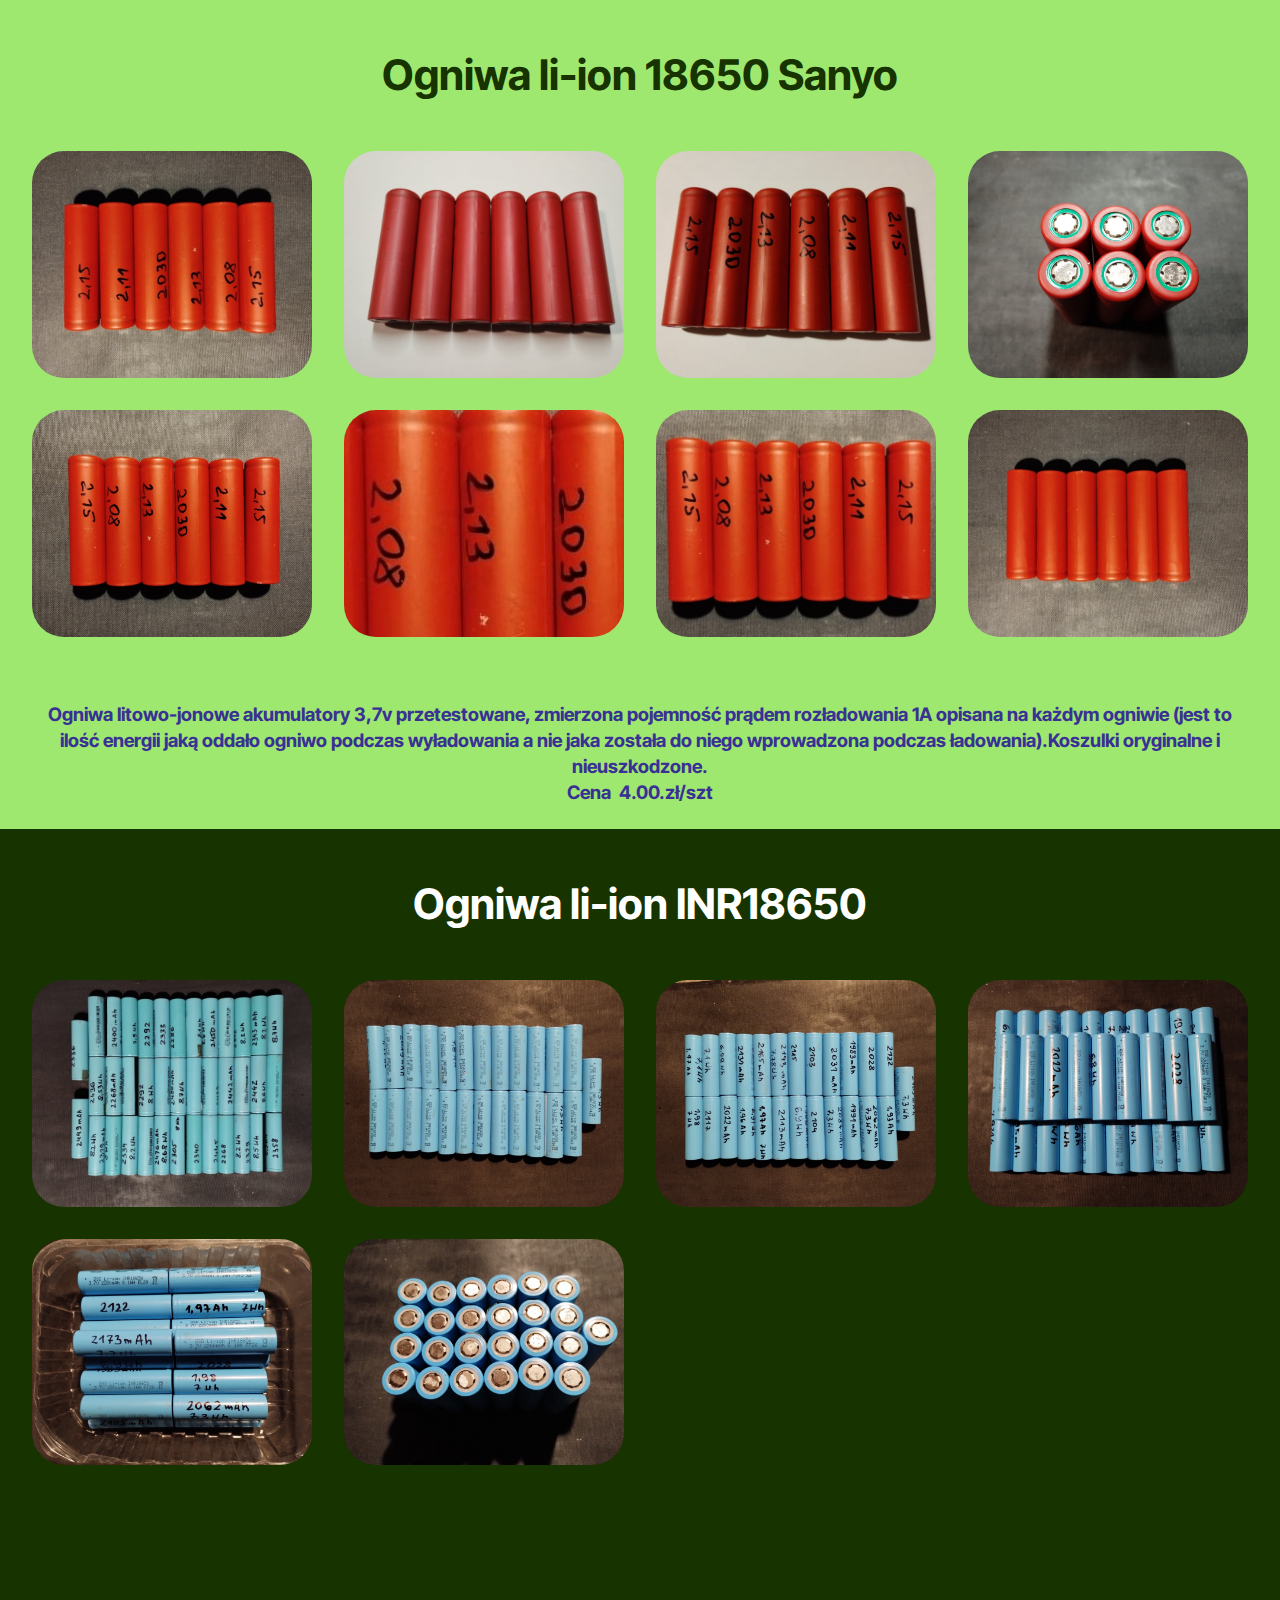
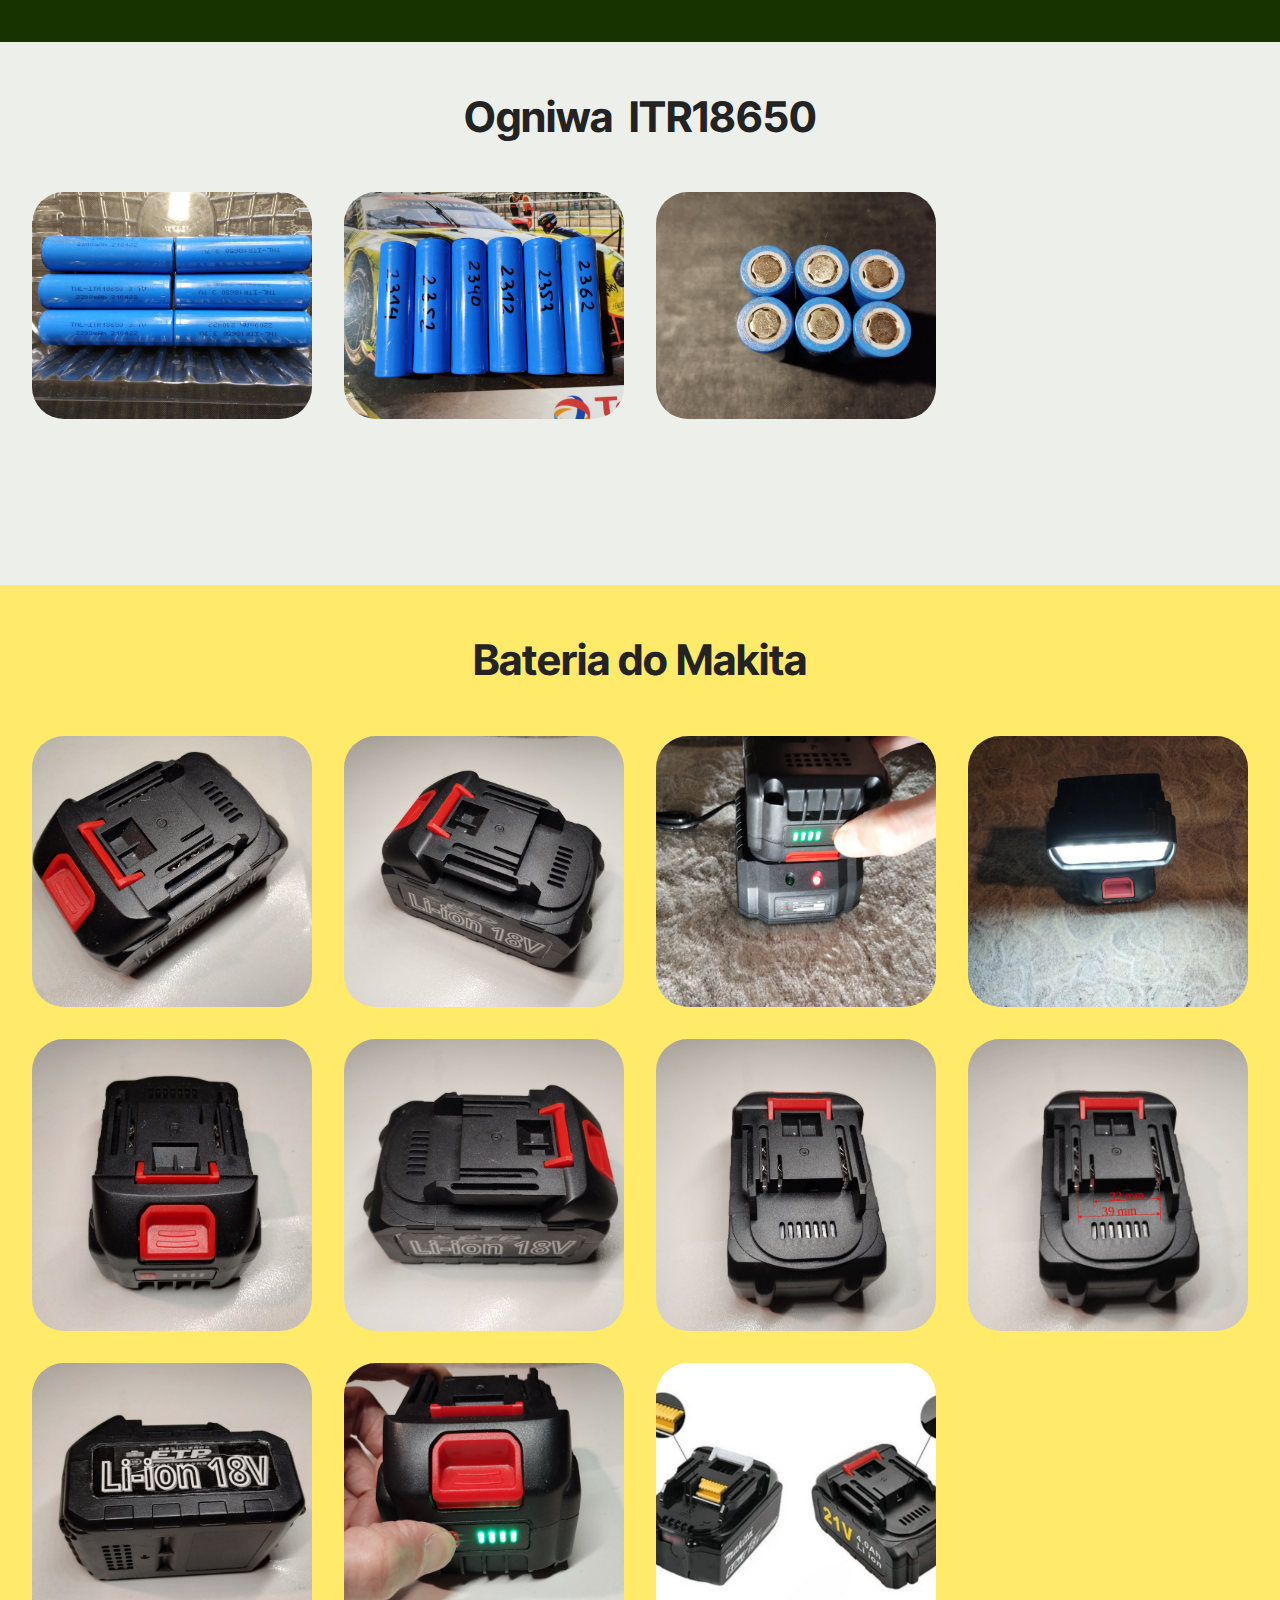
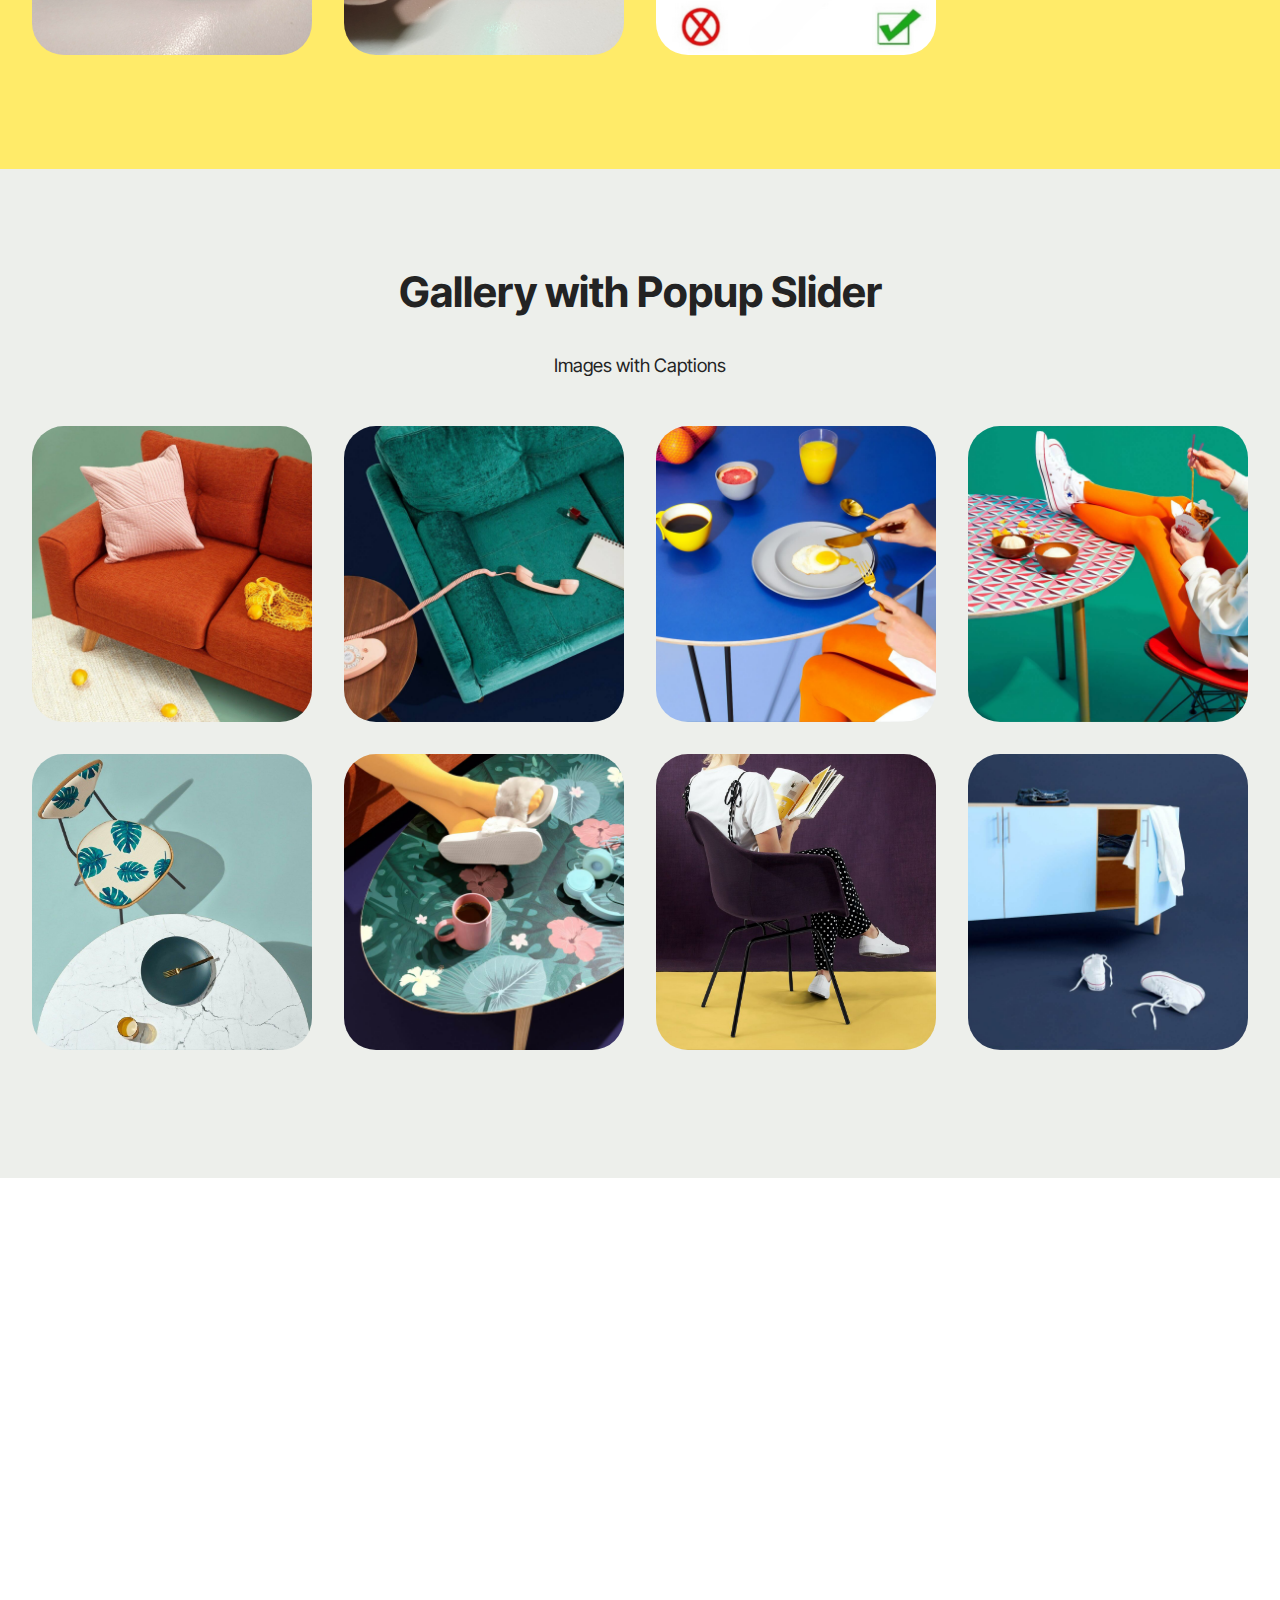
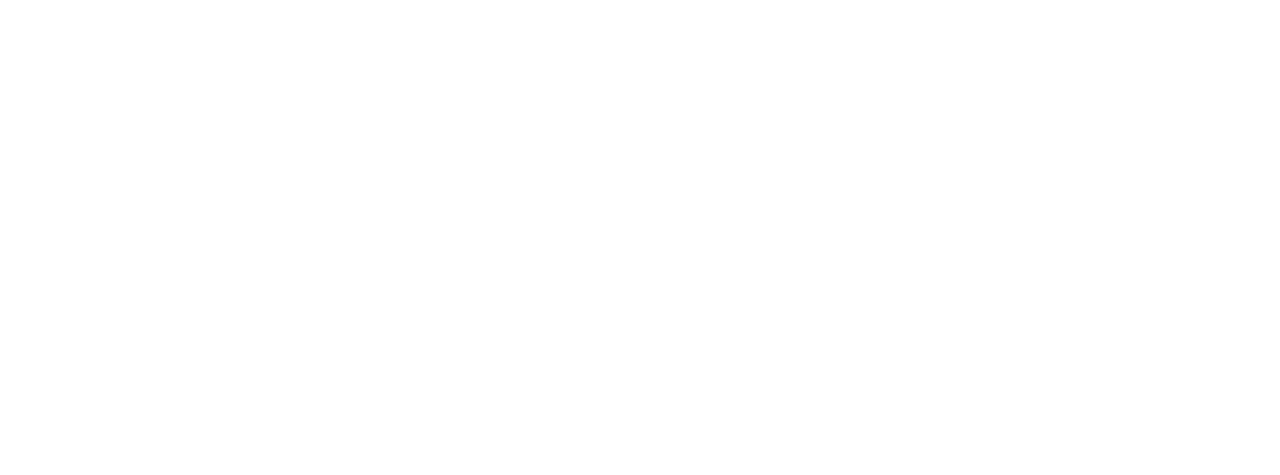
==== commit 3ec389e8: "Add files via upload" ====
--- a/page1.html
+++ b/page1.html
@@ -19,7 +19,7 @@
   <link rel="stylesheet" href="assets/theme/css/style.css">
   <link rel="preload" href="https://fonts.googleapis.com/css?family=Inter+Tight:100,200,300,400,500,600,700,800,900,100i,200i,300i,400i,500i,600i,700i,800i,900i&display=swap" as="style" onload="this.onload=null;this.rel='stylesheet'">
   <noscript><link rel="stylesheet" href="https://fonts.googleapis.com/css?family=Inter+Tight:100,200,300,400,500,600,700,800,900,100i,200i,300i,400i,500i,600i,700i,800i,900i&display=swap"></noscript>
-  <link rel="preload" as="style" href="assets/mobirise/css/mbr-additional.css?v=jxdjtG"><link rel="stylesheet" href="assets/mobirise/css/mbr-additional.css?v=jxdjtG" type="text/css">
+  <link rel="preload" as="style" href="assets/mobirise/css/mbr-additional.css?v=pwfBvy"><link rel="stylesheet" href="assets/mobirise/css/mbr-additional.css?v=pwfBvy" type="text/css">
 
   
   
@@ -43,84 +43,84 @@
         
         <div class="row mbr-gallery">
             <div class="col-12 col-md-6 col-lg-3 item gallery-image active">
-                <div class="item-wrapper mb-3" data-toggle="modal" data-bs-toggle="modal" data-target="#uDufGX3dFx-modal" data-bs-target="#uDufGX3dFx-modal">
-                    <img class="w-100" src="assets/images/1-770x580.jpg" alt="Mobirise Website Builder" data-slide-to="0" data-bs-slide-to="0" data-target="#lb-uDufGX3dFx" data-bs-target="#lb-uDufGX3dFx">
-                    <div class="icon-wrapper">
-                        <span class="mobi-mbri mobi-mbri-search mbr-iconfont mbr-iconfont-btn"></span>
-                    </div>
-                </div>
-                
-            </div><div class="col-12 col-md-6 col-lg-3 item gallery-image">
-                <div class="item-wrapper mb-3" data-toggle="modal" data-bs-toggle="modal" data-target="#uDufGX3dFx-modal" data-bs-target="#uDufGX3dFx-modal">
-                    <img class="w-100" src="assets/images/ogniwa-sanyo.-770x580.jpg" alt="Mobirise Website Builder" data-slide-to="1" data-bs-slide-to="1" data-target="#lb-uDufGX3dFx" data-bs-target="#lb-uDufGX3dFx">
-                    <div class="icon-wrapper">
-                        <span class="mobi-mbri mobi-mbri-search mbr-iconfont mbr-iconfont-btn"></span>
-                    </div>
-                </div>
-                
-            </div><div class="col-12 col-md-6 col-lg-3 item gallery-image">
-                <div class="item-wrapper mb-3" data-toggle="modal" data-bs-toggle="modal" data-target="#uDufGX3dFx-modal" data-bs-target="#uDufGX3dFx-modal">
-                    <img class="w-100" src="assets/images/ogniwa-sanyo-770x580.jpg" alt="Mobirise Website Builder" data-slide-to="2" data-bs-slide-to="2" data-target="#lb-uDufGX3dFx" data-bs-target="#lb-uDufGX3dFx">
-                    <div class="icon-wrapper">
-                        <span class="mobi-mbri mobi-mbri-search mbr-iconfont mbr-iconfont-btn"></span>
-                    </div>
-                </div>
-                
-            </div><div class="col-12 col-md-6 col-lg-3 item gallery-image">
-                <div class="item-wrapper mb-3" data-toggle="modal" data-bs-toggle="modal" data-target="#uDufGX3dFx-modal" data-bs-target="#uDufGX3dFx-modal">
-                    <img class="w-100" src="assets/images/img-20250126-181254542-mp-4080x3072.jpg" alt="Mobirise Website Builder" data-slide-to="3" data-bs-slide-to="3" data-target="#lb-uDufGX3dFx" data-bs-target="#lb-uDufGX3dFx">
-                    <div class="icon-wrapper">
-                        <span class="mobi-mbri mobi-mbri-search mbr-iconfont mbr-iconfont-btn"></span>
-                    </div>
-                </div>
-                
-            </div><div class="col-12 col-md-6 col-lg-3 item gallery-image">
-                <div class="item-wrapper mb-3" data-toggle="modal" data-bs-toggle="modal" data-target="#uDufGX3dFx-modal" data-bs-target="#uDufGX3dFx-modal">
-                    <img class="w-100" src="assets/images/1-1-4080x3072.jpg" alt="Mobirise Website Builder" data-slide-to="4" data-bs-slide-to="4" data-target="#lb-uDufGX3dFx" data-bs-target="#lb-uDufGX3dFx">
-                    <div class="icon-wrapper">
-                        <span class="mobi-mbri mobi-mbri-search mbr-iconfont mbr-iconfont-btn"></span>
-                    </div>
-                </div>
-                
-            </div><div class="col-12 col-md-6 col-lg-3 item gallery-image">
-                <div class="item-wrapper mb-3" data-toggle="modal" data-bs-toggle="modal" data-target="#uDufGX3dFx-modal" data-bs-target="#uDufGX3dFx-modal">
-                    <img class="w-100" src="assets/images/1-2-770x580.jpeg" alt="Mobirise Website Builder" data-slide-to="5" data-bs-slide-to="5" data-target="#lb-uDufGX3dFx" data-bs-target="#lb-uDufGX3dFx">
-                    <div class="icon-wrapper">
-                        <span class="mobi-mbri mobi-mbri-search mbr-iconfont mbr-iconfont-btn"></span>
-                    </div>
-                </div>
-                
-            </div><div class="col-12 col-md-6 col-lg-3 item gallery-image">
-                <div class="item-wrapper mb-3" data-toggle="modal" data-bs-toggle="modal" data-target="#uDufGX3dFx-modal" data-bs-target="#uDufGX3dFx-modal">
-                    <img class="w-100" src="assets/images/1-770x580.jpeg" alt="Mobirise Website Builder" data-slide-to="6" data-bs-slide-to="6" data-target="#lb-uDufGX3dFx" data-bs-target="#lb-uDufGX3dFx">
-                    <div class="icon-wrapper">
-                        <span class="mobi-mbri mobi-mbri-search mbr-iconfont mbr-iconfont-btn"></span>
-                    </div>
-                </div>
-                
-            </div><div class="col-12 col-md-6 col-lg-3 item gallery-image">
-                <div class="item-wrapper mb-3" data-toggle="modal" data-bs-toggle="modal" data-target="#uDufGX3dFx-modal" data-bs-target="#uDufGX3dFx-modal">
-                    <img class="w-100" src="assets/images/img-20250118-211124507-mp-kopia-770x580.jpg" alt="Mobirise Website Builder" data-slide-to="7" data-bs-slide-to="7" data-target="#lb-uDufGX3dFx" data-bs-target="#lb-uDufGX3dFx">
-                    <div class="icon-wrapper">
-                        <span class="mobi-mbri mobi-mbri-search mbr-iconfont mbr-iconfont-btn"></span>
-                    </div>
-                </div>
-                
-            </div>
-            
-            
-            
-            
-            
-            
-            
-        </div>
-
-        <div class="modal mbr-slider" tabindex="-1" role="dialog" aria-hidden="true" id="uDufGX3dFx-modal">
+                <div class="item-wrapper mb-3" data-toggle="modal" data-bs-toggle="modal" data-target="#uDFqgKkybr-modal" data-bs-target="#uDFqgKkybr-modal">
+                    <img class="w-100" src="assets/images/1-770x580.jpg" alt="Mobirise Website Builder" data-slide-to="0" data-bs-slide-to="0" data-target="#lb-uDFqgKkybr" data-bs-target="#lb-uDFqgKkybr">
+                    <div class="icon-wrapper">
+                        <span class="mobi-mbri mobi-mbri-search mbr-iconfont mbr-iconfont-btn"></span>
+                    </div>
+                </div>
+                
+            </div><div class="col-12 col-md-6 col-lg-3 item gallery-image">
+                <div class="item-wrapper mb-3" data-toggle="modal" data-bs-toggle="modal" data-target="#uDFqgKkybr-modal" data-bs-target="#uDFqgKkybr-modal">
+                    <img class="w-100" src="assets/images/ogniwa-sanyo.-770x580.jpg" alt="Mobirise Website Builder" data-slide-to="1" data-bs-slide-to="1" data-target="#lb-uDFqgKkybr" data-bs-target="#lb-uDFqgKkybr">
+                    <div class="icon-wrapper">
+                        <span class="mobi-mbri mobi-mbri-search mbr-iconfont mbr-iconfont-btn"></span>
+                    </div>
+                </div>
+                
+            </div><div class="col-12 col-md-6 col-lg-3 item gallery-image">
+                <div class="item-wrapper mb-3" data-toggle="modal" data-bs-toggle="modal" data-target="#uDFqgKkybr-modal" data-bs-target="#uDFqgKkybr-modal">
+                    <img class="w-100" src="assets/images/ogniwa-sanyo-770x580.jpg" alt="Mobirise Website Builder" data-slide-to="2" data-bs-slide-to="2" data-target="#lb-uDFqgKkybr" data-bs-target="#lb-uDFqgKkybr">
+                    <div class="icon-wrapper">
+                        <span class="mobi-mbri mobi-mbri-search mbr-iconfont mbr-iconfont-btn"></span>
+                    </div>
+                </div>
+                
+            </div><div class="col-12 col-md-6 col-lg-3 item gallery-image">
+                <div class="item-wrapper mb-3" data-toggle="modal" data-bs-toggle="modal" data-target="#uDFqgKkybr-modal" data-bs-target="#uDFqgKkybr-modal">
+                    <img class="w-100" src="assets/images/img-20250126-181254542-mp-4080x3072.jpg" alt="Mobirise Website Builder" data-slide-to="3" data-bs-slide-to="3" data-target="#lb-uDFqgKkybr" data-bs-target="#lb-uDFqgKkybr">
+                    <div class="icon-wrapper">
+                        <span class="mobi-mbri mobi-mbri-search mbr-iconfont mbr-iconfont-btn"></span>
+                    </div>
+                </div>
+                
+            </div><div class="col-12 col-md-6 col-lg-3 item gallery-image">
+                <div class="item-wrapper mb-3" data-toggle="modal" data-bs-toggle="modal" data-target="#uDFqgKkybr-modal" data-bs-target="#uDFqgKkybr-modal">
+                    <img class="w-100" src="assets/images/1-1-4080x3072.jpg" alt="Mobirise Website Builder" data-slide-to="4" data-bs-slide-to="4" data-target="#lb-uDFqgKkybr" data-bs-target="#lb-uDFqgKkybr">
+                    <div class="icon-wrapper">
+                        <span class="mobi-mbri mobi-mbri-search mbr-iconfont mbr-iconfont-btn"></span>
+                    </div>
+                </div>
+                
+            </div><div class="col-12 col-md-6 col-lg-3 item gallery-image">
+                <div class="item-wrapper mb-3" data-toggle="modal" data-bs-toggle="modal" data-target="#uDFqgKkybr-modal" data-bs-target="#uDFqgKkybr-modal">
+                    <img class="w-100" src="assets/images/1-2-770x580.jpeg" alt="Mobirise Website Builder" data-slide-to="5" data-bs-slide-to="5" data-target="#lb-uDFqgKkybr" data-bs-target="#lb-uDFqgKkybr">
+                    <div class="icon-wrapper">
+                        <span class="mobi-mbri mobi-mbri-search mbr-iconfont mbr-iconfont-btn"></span>
+                    </div>
+                </div>
+                
+            </div><div class="col-12 col-md-6 col-lg-3 item gallery-image">
+                <div class="item-wrapper mb-3" data-toggle="modal" data-bs-toggle="modal" data-target="#uDFqgKkybr-modal" data-bs-target="#uDFqgKkybr-modal">
+                    <img class="w-100" src="assets/images/1-770x580.jpeg" alt="Mobirise Website Builder" data-slide-to="6" data-bs-slide-to="6" data-target="#lb-uDFqgKkybr" data-bs-target="#lb-uDFqgKkybr">
+                    <div class="icon-wrapper">
+                        <span class="mobi-mbri mobi-mbri-search mbr-iconfont mbr-iconfont-btn"></span>
+                    </div>
+                </div>
+                
+            </div><div class="col-12 col-md-6 col-lg-3 item gallery-image">
+                <div class="item-wrapper mb-3" data-toggle="modal" data-bs-toggle="modal" data-target="#uDFqgKkybr-modal" data-bs-target="#uDFqgKkybr-modal">
+                    <img class="w-100" src="assets/images/img-20250118-211124507-mp-kopia-770x580.jpg" alt="Mobirise Website Builder" data-slide-to="7" data-bs-slide-to="7" data-target="#lb-uDFqgKkybr" data-bs-target="#lb-uDFqgKkybr">
+                    <div class="icon-wrapper">
+                        <span class="mobi-mbri mobi-mbri-search mbr-iconfont mbr-iconfont-btn"></span>
+                    </div>
+                </div>
+                
+            </div>
+            
+            
+            
+            
+            
+            
+            
+        </div>
+
+        <div class="modal mbr-slider" tabindex="-1" role="dialog" aria-hidden="true" id="uDFqgKkybr-modal">
             <div class="modal-dialog" role="document">
                 <div class="modal-content">
                     <div class="modal-body">
-                        <div class="carousel slide" data-pause="false" data-bs-pause="false" id="lb-uDufGX3dFx" data-interval="5000" data-bs-interval="5000">
+                        <div class="carousel slide" data-pause="false" data-bs-pause="false" id="lb-uDFqgKkybr" data-interval="5000" data-bs-interval="5000">
                             <div class="carousel-inner">
                                 <div class="carousel-item active">
                                     <img class="d-block w-100" src="assets/images/1-770x580.jpg" alt="Mobirise Website Builder">
@@ -148,7 +148,7 @@
                                 
                             </div>
                             <ol class="carousel-indicators">
-                                <li data-slide-to="0" data-bs-slide-to="0" class="active" data-target="#lb-uDufGX3dFx" data-bs-target="#lb-uDufGX3dFx"></li><li data-slide-to="1" data-bs-slide-to="1" class="" data-target="#lb-uDufGX3dFx" data-bs-target="#lb-uDufGX3dFx"></li><li data-slide-to="2" data-bs-slide-to="2" class="" data-target="#lb-uDufGX3dFx" data-bs-target="#lb-uDufGX3dFx"></li><li data-slide-to="3" data-bs-slide-to="3" class="" data-target="#lb-uDufGX3dFx" data-bs-target="#lb-uDufGX3dFx"></li><li data-slide-to="4" data-bs-slide-to="4" class="" data-target="#lb-uDufGX3dFx" data-bs-target="#lb-uDufGX3dFx"></li><li data-slide-to="5" data-bs-slide-to="5" class="" data-target="#lb-uDufGX3dFx" data-bs-target="#lb-uDufGX3dFx"></li><li data-slide-to="6" data-bs-slide-to="6" class="" data-target="#lb-uDufGX3dFx" data-bs-target="#lb-uDufGX3dFx"></li><li data-slide-to="7" data-bs-slide-to="7" class="" data-target="#lb-uDufGX3dFx" data-bs-target="#lb-uDufGX3dFx"></li>
+                                <li data-slide-to="0" data-bs-slide-to="0" class="active" data-target="#lb-uDFqgKkybr" data-bs-target="#lb-uDFqgKkybr"></li><li data-slide-to="1" data-bs-slide-to="1" class="" data-target="#lb-uDFqgKkybr" data-bs-target="#lb-uDFqgKkybr"></li><li data-slide-to="2" data-bs-slide-to="2" class="" data-target="#lb-uDFqgKkybr" data-bs-target="#lb-uDFqgKkybr"></li><li data-slide-to="3" data-bs-slide-to="3" class="" data-target="#lb-uDFqgKkybr" data-bs-target="#lb-uDFqgKkybr"></li><li data-slide-to="4" data-bs-slide-to="4" class="" data-target="#lb-uDFqgKkybr" data-bs-target="#lb-uDFqgKkybr"></li><li data-slide-to="5" data-bs-slide-to="5" class="" data-target="#lb-uDFqgKkybr" data-bs-target="#lb-uDFqgKkybr"></li><li data-slide-to="6" data-bs-slide-to="6" class="" data-target="#lb-uDFqgKkybr" data-bs-target="#lb-uDFqgKkybr"></li><li data-slide-to="7" data-bs-slide-to="7" class="" data-target="#lb-uDFqgKkybr" data-bs-target="#lb-uDFqgKkybr"></li>
                                 
                                 
                                 
@@ -159,11 +159,11 @@
                             </ol>
                             <a role="button" href="" class="close" data-dismiss="modal" data-bs-dismiss="modal" aria-label="Close">
                             </a>
-                            <a class="carousel-control-prev carousel-control" role="button" data-slide="prev" data-bs-slide="prev" href="#lb-uDufGX3dFx">
+                            <a class="carousel-control-prev carousel-control" role="button" data-slide="prev" data-bs-slide="prev" href="#lb-uDFqgKkybr">
                                 <span class="mobi-mbri mobi-mbri-arrow-prev" aria-hidden="true"></span>
                                 <span class="sr-only visually-hidden">Previous</span>
                             </a>
-                            <a class="carousel-control-next carousel-control" role="button" data-slide="next" data-bs-slide="next" href="#lb-uDufGX3dFx">
+                            <a class="carousel-control-next carousel-control" role="button" data-slide="next" data-bs-slide="next" href="#lb-uDFqgKkybr">
                                 <span class="mobi-mbri mobi-mbri-arrow-next" aria-hidden="true"></span>
                                 <span class="sr-only visually-hidden">Next</span>
                             </a>
@@ -203,68 +203,68 @@
         
         <div class="row mbr-gallery">
             <div class="col-12 col-md-6 col-lg-3 item gallery-image active">
-                <div class="item-wrapper mb-3" data-toggle="modal" data-bs-toggle="modal" data-target="#uDufGYBOwW-modal" data-bs-target="#uDufGYBOwW-modal">
-                    <img class="w-100" src="assets/images/img-20250118-205641156-mp-kopia-770x574.jpg" alt="Mobirise Website Builder" data-slide-to="0" data-bs-slide-to="0" data-target="#lb-uDufGYBOwW" data-bs-target="#lb-uDufGYBOwW">
-                    <div class="icon-wrapper">
-                        <span class="mobi-mbri mobi-mbri-search mbr-iconfont mbr-iconfont-btn"></span>
-                    </div>
-                </div>
-                
-            </div><div class="col-12 col-md-6 col-lg-3 item gallery-image">
-                <div class="item-wrapper mb-3" data-toggle="modal" data-bs-toggle="modal" data-target="#uDufGYBOwW-modal" data-bs-target="#uDufGYBOwW-modal">
-                    <img class="w-100" src="assets/images/img-20250221-201832842-mp.jpg-4080x3072.jpg" alt="Mobirise Website Builder" data-slide-to="1" data-bs-slide-to="1" data-target="#lb-uDufGYBOwW" data-bs-target="#lb-uDufGYBOwW">
-                    <div class="icon-wrapper">
-                        <span class="mobi-mbri mobi-mbri-search mbr-iconfont mbr-iconfont-btn"></span>
-                    </div>
-                </div>
-                
-            </div><div class="col-12 col-md-6 col-lg-3 item gallery-image">
-                <div class="item-wrapper mb-3" data-toggle="modal" data-bs-toggle="modal" data-target="#uDufGYBOwW-modal" data-bs-target="#uDufGYBOwW-modal">
-                    <img class="w-100" src="assets/images/img-20250221-202122202-mp.jpg-4080x3072.jpg" alt="Mobirise Website Builder" data-slide-to="2" data-bs-slide-to="2" data-target="#lb-uDufGYBOwW" data-bs-target="#lb-uDufGYBOwW">
-                    <div class="icon-wrapper">
-                        <span class="mobi-mbri mobi-mbri-search mbr-iconfont mbr-iconfont-btn"></span>
-                    </div>
-                </div>
-                
-            </div><div class="col-12 col-md-6 col-lg-3 item gallery-image">
-                <div class="item-wrapper mb-3" data-toggle="modal" data-bs-toggle="modal" data-target="#uDufGYBOwW-modal" data-bs-target="#uDufGYBOwW-modal">
-                    <img class="w-100" src="assets/images/img-20250127-200301780-mp.jpg-4080x3072.jpg" alt="Mobirise Website Builder" data-slide-to="3" data-bs-slide-to="3" data-target="#lb-uDufGYBOwW" data-bs-target="#lb-uDufGYBOwW">
-                    <div class="icon-wrapper">
-                        <span class="mobi-mbri mobi-mbri-search mbr-iconfont mbr-iconfont-btn"></span>
-                    </div>
-                </div>
-                
-            </div><div class="col-12 col-md-6 col-lg-3 item gallery-image">
-                <div class="item-wrapper mb-3" data-toggle="modal" data-bs-toggle="modal" data-target="#uDufGYBOwW-modal" data-bs-target="#uDufGYBOwW-modal">
-                    <img class="w-100" src="assets/images/img-20250221-202421539-mp.jpg-4080x3072.jpg" alt="Mobirise Website Builder" data-slide-to="4" data-bs-slide-to="4" data-target="#lb-uDufGYBOwW" data-bs-target="#lb-uDufGYBOwW">
-                    <div class="icon-wrapper">
-                        <span class="mobi-mbri mobi-mbri-search mbr-iconfont mbr-iconfont-btn"></span>
-                    </div>
-                </div>
-                
-            </div><div class="col-12 col-md-6 col-lg-3 item gallery-image">
-                <div class="item-wrapper mb-3" data-toggle="modal" data-bs-toggle="modal" data-target="#uDufGYBOwW-modal" data-bs-target="#uDufGYBOwW-modal">
-                    <img class="w-100" src="assets/images/img-20250221-202751551-mp.jpg-4080x3072.jpg" alt="Mobirise Website Builder" data-slide-to="5" data-bs-slide-to="5" data-target="#lb-uDufGYBOwW" data-bs-target="#lb-uDufGYBOwW">
-                    <div class="icon-wrapper">
-                        <span class="mobi-mbri mobi-mbri-search mbr-iconfont mbr-iconfont-btn"></span>
-                    </div>
-                </div>
-                
-            </div>
-            
-            
-            
-            
-            
-            
-            
-        </div>
-
-        <div class="modal mbr-slider" tabindex="-1" role="dialog" aria-hidden="true" id="uDufGYBOwW-modal">
+                <div class="item-wrapper mb-3" data-toggle="modal" data-bs-toggle="modal" data-target="#uDFqgMHrGI-modal" data-bs-target="#uDFqgMHrGI-modal">
+                    <img class="w-100" src="assets/images/img-20250118-205641156-mp-kopia-770x574.jpg" alt="Mobirise Website Builder" data-slide-to="0" data-bs-slide-to="0" data-target="#lb-uDFqgMHrGI" data-bs-target="#lb-uDFqgMHrGI">
+                    <div class="icon-wrapper">
+                        <span class="mobi-mbri mobi-mbri-search mbr-iconfont mbr-iconfont-btn"></span>
+                    </div>
+                </div>
+                
+            </div><div class="col-12 col-md-6 col-lg-3 item gallery-image">
+                <div class="item-wrapper mb-3" data-toggle="modal" data-bs-toggle="modal" data-target="#uDFqgMHrGI-modal" data-bs-target="#uDFqgMHrGI-modal">
+                    <img class="w-100" src="assets/images/img-20250221-201832842-mp.jpg-4080x3072.jpg" alt="Mobirise Website Builder" data-slide-to="1" data-bs-slide-to="1" data-target="#lb-uDFqgMHrGI" data-bs-target="#lb-uDFqgMHrGI">
+                    <div class="icon-wrapper">
+                        <span class="mobi-mbri mobi-mbri-search mbr-iconfont mbr-iconfont-btn"></span>
+                    </div>
+                </div>
+                
+            </div><div class="col-12 col-md-6 col-lg-3 item gallery-image">
+                <div class="item-wrapper mb-3" data-toggle="modal" data-bs-toggle="modal" data-target="#uDFqgMHrGI-modal" data-bs-target="#uDFqgMHrGI-modal">
+                    <img class="w-100" src="assets/images/img-20250221-202122202-mp.jpg-4080x3072.jpg" alt="Mobirise Website Builder" data-slide-to="2" data-bs-slide-to="2" data-target="#lb-uDFqgMHrGI" data-bs-target="#lb-uDFqgMHrGI">
+                    <div class="icon-wrapper">
+                        <span class="mobi-mbri mobi-mbri-search mbr-iconfont mbr-iconfont-btn"></span>
+                    </div>
+                </div>
+                
+            </div><div class="col-12 col-md-6 col-lg-3 item gallery-image">
+                <div class="item-wrapper mb-3" data-toggle="modal" data-bs-toggle="modal" data-target="#uDFqgMHrGI-modal" data-bs-target="#uDFqgMHrGI-modal">
+                    <img class="w-100" src="assets/images/img-20250127-200301780-mp.jpg-4080x3072.jpg" alt="Mobirise Website Builder" data-slide-to="3" data-bs-slide-to="3" data-target="#lb-uDFqgMHrGI" data-bs-target="#lb-uDFqgMHrGI">
+                    <div class="icon-wrapper">
+                        <span class="mobi-mbri mobi-mbri-search mbr-iconfont mbr-iconfont-btn"></span>
+                    </div>
+                </div>
+                
+            </div><div class="col-12 col-md-6 col-lg-3 item gallery-image">
+                <div class="item-wrapper mb-3" data-toggle="modal" data-bs-toggle="modal" data-target="#uDFqgMHrGI-modal" data-bs-target="#uDFqgMHrGI-modal">
+                    <img class="w-100" src="assets/images/img-20250221-202421539-mp.jpg-4080x3072.jpg" alt="Mobirise Website Builder" data-slide-to="4" data-bs-slide-to="4" data-target="#lb-uDFqgMHrGI" data-bs-target="#lb-uDFqgMHrGI">
+                    <div class="icon-wrapper">
+                        <span class="mobi-mbri mobi-mbri-search mbr-iconfont mbr-iconfont-btn"></span>
+                    </div>
+                </div>
+                
+            </div><div class="col-12 col-md-6 col-lg-3 item gallery-image">
+                <div class="item-wrapper mb-3" data-toggle="modal" data-bs-toggle="modal" data-target="#uDFqgMHrGI-modal" data-bs-target="#uDFqgMHrGI-modal">
+                    <img class="w-100" src="assets/images/img-20250221-202751551-mp.jpg-4080x3072.jpg" alt="Mobirise Website Builder" data-slide-to="5" data-bs-slide-to="5" data-target="#lb-uDFqgMHrGI" data-bs-target="#lb-uDFqgMHrGI">
+                    <div class="icon-wrapper">
+                        <span class="mobi-mbri mobi-mbri-search mbr-iconfont mbr-iconfont-btn"></span>
+                    </div>
+                </div>
+                
+            </div>
+            
+            
+            
+            
+            
+            
+            
+        </div>
+
+        <div class="modal mbr-slider" tabindex="-1" role="dialog" aria-hidden="true" id="uDFqgMHrGI-modal">
             <div class="modal-dialog" role="document">
                 <div class="modal-content">
                     <div class="modal-body">
-                        <div class="carousel slide" data-pause="false" data-bs-pause="false" id="lb-uDufGYBOwW" data-interval="5000" data-bs-interval="5000">
+                        <div class="carousel slide" data-pause="false" data-bs-pause="false" id="lb-uDFqgMHrGI" data-interval="5000" data-bs-interval="5000">
                             <div class="carousel-inner">
                                 <div class="carousel-item active">
                                     <img class="d-block w-100" src="assets/images/img-20250118-205641156-mp-kopia-770x574.jpg" alt="Mobirise Website Builder">
@@ -288,7 +288,7 @@
                                 
                             </div>
                             <ol class="carousel-indicators">
-                                <li data-slide-to="0" data-bs-slide-to="0" class="active" data-target="#lb-uDufGYBOwW" data-bs-target="#lb-uDufGYBOwW"></li><li data-slide-to="1" data-bs-slide-to="1" class="" data-target="#lb-uDufGYBOwW" data-bs-target="#lb-uDufGYBOwW"></li><li data-slide-to="2" data-bs-slide-to="2" class="" data-target="#lb-uDufGYBOwW" data-bs-target="#lb-uDufGYBOwW"></li><li data-slide-to="3" data-bs-slide-to="3" class="" data-target="#lb-uDufGYBOwW" data-bs-target="#lb-uDufGYBOwW"></li><li data-slide-to="4" data-bs-slide-to="4" class="" data-target="#lb-uDufGYBOwW" data-bs-target="#lb-uDufGYBOwW"></li><li data-slide-to="5" data-bs-slide-to="5" class="" data-target="#lb-uDufGYBOwW" data-bs-target="#lb-uDufGYBOwW"></li>
+                                <li data-slide-to="0" data-bs-slide-to="0" class="active" data-target="#lb-uDFqgMHrGI" data-bs-target="#lb-uDFqgMHrGI"></li><li data-slide-to="1" data-bs-slide-to="1" class="" data-target="#lb-uDFqgMHrGI" data-bs-target="#lb-uDFqgMHrGI"></li><li data-slide-to="2" data-bs-slide-to="2" class="" data-target="#lb-uDFqgMHrGI" data-bs-target="#lb-uDFqgMHrGI"></li><li data-slide-to="3" data-bs-slide-to="3" class="" data-target="#lb-uDFqgMHrGI" data-bs-target="#lb-uDFqgMHrGI"></li><li data-slide-to="4" data-bs-slide-to="4" class="" data-target="#lb-uDFqgMHrGI" data-bs-target="#lb-uDFqgMHrGI"></li><li data-slide-to="5" data-bs-slide-to="5" class="" data-target="#lb-uDFqgMHrGI" data-bs-target="#lb-uDFqgMHrGI"></li>
                                 
                                 
                                 
@@ -299,11 +299,11 @@
                             </ol>
                             <a role="button" href="" class="close" data-dismiss="modal" data-bs-dismiss="modal" aria-label="Close">
                             </a>
-                            <a class="carousel-control-prev carousel-control" role="button" data-slide="prev" data-bs-slide="prev" href="#lb-uDufGYBOwW">
+                            <a class="carousel-control-prev carousel-control" role="button" data-slide="prev" data-bs-slide="prev" href="#lb-uDFqgMHrGI">
                                 <span class="mobi-mbri mobi-mbri-arrow-prev" aria-hidden="true"></span>
                                 <span class="sr-only visually-hidden">Previous</span>
                             </a>
-                            <a class="carousel-control-next carousel-control" role="button" data-slide="next" data-bs-slide="next" href="#lb-uDufGYBOwW">
+                            <a class="carousel-control-next carousel-control" role="button" data-slide="next" data-bs-slide="next" href="#lb-uDFqgMHrGI">
                                 <span class="mobi-mbri mobi-mbri-arrow-next" aria-hidden="true"></span>
                                 <span class="sr-only visually-hidden">Next</span>
                             </a>
@@ -335,16 +335,16 @@
         <div class="row justify-content-center">
             <div class="col-12 content-head">
                 <div class="mb-5">
+                    <h3 class="mbr-section-title mbr-fonts-style align-center m-0 display-2"><strong>Ogniwa&nbsp; ITR18650</strong></h3>
                     
-                    <h4 class="mbr-section-subtitle mbr-fonts-style align-center mb-0 mt-4 display-7">Ogniwa 18650</h4>
                 </div>
             </div>
         </div>
         
         <div class="row mbr-gallery">
             <div class="col-12 col-md-6 col-lg-3 item gallery-image active">
-                <div class="item-wrapper mb-3" data-toggle="modal" data-bs-toggle="modal" data-target="#uDufGZJYLZ-modal" data-bs-target="#uDufGZJYLZ-modal">
-                    <img class="w-100" src="assets/images/img-20250122-111000875-mp-kopia.jpg-4080x3072.jpg" alt="Mobirise Website Builder" data-slide-to="0" data-bs-slide-to="0" data-target="#lb-uDufGZJYLZ" data-bs-target="#lb-uDufGZJYLZ">
+                <div class="item-wrapper mb-3" data-toggle="modal" data-bs-toggle="modal" data-target="#uDFqgNXDc3-modal" data-bs-target="#uDFqgNXDc3-modal">
+                    <img class="w-100" src="assets/images/img-20250122-111000875-mp-kopia.jpg-4080x3072.jpg" alt="Mobirise Website Builder" data-slide-to="0" data-bs-slide-to="0" data-target="#lb-uDFqgNXDc3" data-bs-target="#lb-uDFqgNXDc3">
                     <div class="icon-wrapper">
                         <span class="mobi-mbri mobi-mbri-search mbr-iconfont mbr-iconfont-btn"></span>
                     </div>
@@ -352,35 +352,35 @@
                 
             </div>
             <div class="col-12 col-md-6 col-lg-3 item gallery-image">
-                <div class="item-wrapper mb-3" data-toggle="modal" data-bs-toggle="modal" data-target="#uDufGZJYLZ-modal" data-bs-target="#uDufGZJYLZ-modal">
-                    <img class="w-100" src="assets/images/itr18650-37v-4080x3072.jpg" alt="Mobirise Website Builder" data-slide-to="1" data-bs-slide-to="1" data-target="#lb-uDufGZJYLZ" data-bs-target="#lb-uDufGZJYLZ">
-                    <div class="icon-wrapper">
-                        <span class="mobi-mbri mobi-mbri-search mbr-iconfont mbr-iconfont-btn"></span>
-                    </div>
-                </div>
-                
-            </div><div class="col-12 col-md-6 col-lg-3 item gallery-image">
-                <div class="item-wrapper mb-3" data-toggle="modal" data-bs-toggle="modal" data-target="#uDufGZJYLZ-modal" data-bs-target="#uDufGZJYLZ-modal">
-                    <img class="w-100" src="assets/images/img-20250126-194746899-mp-4080x3072.jpg" alt="Mobirise Website Builder" data-slide-to="2" data-bs-slide-to="2" data-target="#lb-uDufGZJYLZ" data-bs-target="#lb-uDufGZJYLZ">
-                    <div class="icon-wrapper">
-                        <span class="mobi-mbri mobi-mbri-search mbr-iconfont mbr-iconfont-btn"></span>
-                    </div>
-                </div>
-                
-            </div>
-            
-            
-            
-            
-            
-            
-        </div>
-
-        <div class="modal mbr-slider" tabindex="-1" role="dialog" aria-hidden="true" id="uDufGZJYLZ-modal">
+                <div class="item-wrapper mb-3" data-toggle="modal" data-bs-toggle="modal" data-target="#uDFqgNXDc3-modal" data-bs-target="#uDFqgNXDc3-modal">
+                    <img class="w-100" src="assets/images/itr18650-37v-4080x3072.jpg" alt="Mobirise Website Builder" data-slide-to="1" data-bs-slide-to="1" data-target="#lb-uDFqgNXDc3" data-bs-target="#lb-uDFqgNXDc3">
+                    <div class="icon-wrapper">
+                        <span class="mobi-mbri mobi-mbri-search mbr-iconfont mbr-iconfont-btn"></span>
+                    </div>
+                </div>
+                
+            </div><div class="col-12 col-md-6 col-lg-3 item gallery-image">
+                <div class="item-wrapper mb-3" data-toggle="modal" data-bs-toggle="modal" data-target="#uDFqgNXDc3-modal" data-bs-target="#uDFqgNXDc3-modal">
+                    <img class="w-100" src="assets/images/img-20250126-194746899-mp-4080x3072.jpg" alt="Mobirise Website Builder" data-slide-to="2" data-bs-slide-to="2" data-target="#lb-uDFqgNXDc3" data-bs-target="#lb-uDFqgNXDc3">
+                    <div class="icon-wrapper">
+                        <span class="mobi-mbri mobi-mbri-search mbr-iconfont mbr-iconfont-btn"></span>
+                    </div>
+                </div>
+                
+            </div>
+            
+            
+            
+            
+            
+            
+        </div>
+
+        <div class="modal mbr-slider" tabindex="-1" role="dialog" aria-hidden="true" id="uDFqgNXDc3-modal">
             <div class="modal-dialog" role="document">
                 <div class="modal-content">
                     <div class="modal-body">
-                        <div class="carousel slide" data-pause="false" data-bs-pause="false" id="lb-uDufGZJYLZ" data-interval="5000" data-bs-interval="5000">
+                        <div class="carousel slide" data-pause="false" data-bs-pause="false" id="lb-uDFqgNXDc3" data-interval="5000" data-bs-interval="5000">
                             <div class="carousel-inner">
                                 <div class="carousel-item active">
                                     <img class="d-block w-100" src="assets/images/img-20250122-111000875-mp-kopia.jpg-4080x3072.jpg" alt="Mobirise Website Builder">
@@ -398,8 +398,8 @@
                                 
                             </div>
                             <ol class="carousel-indicators">
-                                <li data-slide-to="0" data-bs-slide-to="0" class="active" data-target="#lb-uDufGZJYLZ" data-bs-target="#lb-uDufGZJYLZ"></li><li data-slide-to="1" data-bs-slide-to="1" class="" data-target="#lb-uDufGZJYLZ" data-bs-target="#lb-uDufGZJYLZ"></li>
-                                <li data-slide-to="2" data-bs-slide-to="2" data-target="#lb-uDufGZJYLZ" data-bs-target="#lb-uDufGZJYLZ"></li>
+                                <li data-slide-to="0" data-bs-slide-to="0" class="active" data-target="#lb-uDFqgNXDc3" data-bs-target="#lb-uDFqgNXDc3"></li><li data-slide-to="1" data-bs-slide-to="1" class="" data-target="#lb-uDFqgNXDc3" data-bs-target="#lb-uDFqgNXDc3"></li>
+                                <li data-slide-to="2" data-bs-slide-to="2" data-target="#lb-uDFqgNXDc3" data-bs-target="#lb-uDFqgNXDc3"></li>
                                 
                                 
                                 
@@ -409,11 +409,11 @@
                             </ol>
                             <a role="button" href="" class="close" data-dismiss="modal" data-bs-dismiss="modal" aria-label="Close">
                             </a>
-                            <a class="carousel-control-prev carousel-control" role="button" data-slide="prev" data-bs-slide="prev" href="#lb-uDufGZJYLZ">
+                            <a class="carousel-control-prev carousel-control" role="button" data-slide="prev" data-bs-slide="prev" href="#lb-uDFqgNXDc3">
                                 <span class="mobi-mbri mobi-mbri-arrow-prev" aria-hidden="true"></span>
                                 <span class="sr-only visually-hidden">Previous</span>
                             </a>
-                            <a class="carousel-control-next carousel-control" role="button" data-slide="next" data-bs-slide="next" href="#lb-uDufGZJYLZ">
+                            <a class="carousel-control-next carousel-control" role="button" data-slide="next" data-bs-slide="next" href="#lb-uDFqgNXDc3">
                                 <span class="mobi-mbri mobi-mbri-arrow-next" aria-hidden="true"></span>
                                 <span class="sr-only visually-hidden">Next</span>
                             </a>
@@ -425,12 +425,12 @@
     </div>
 </section>
 
-<section data-bs-version="5.1" class="article14 cid-uDrP8ZdCnR" id="article14-40">
+<section data-bs-version="5.1" class="article14 cid-uDytVNevHS" id="article14-46">
     
     <div class="container">
         <div class="row justify-content-center">
             <div class="col-md-12 col-lg-12">
-                <h3 class="mbr-section-title mbr-fonts-style display-7">Ogniwa li ion akumulatory 3,7v  przetestowane, zmierzona pojemność prądem rozładowania 1A opisana na każdym ogniwie (jest to ilość energii jaką oddało ogniwo podczas wyładowania a nie jaka została do niego wprowadzona podczas ładowania).Koszulki oryginalne. Dostępne 6 szt. Cena 4,5 zł/szt</h3>
+                <h3 class="mbr-section-title mbr-fonts-style display-7"><strong>Ogniwa li ion akumulatory 3,7v przetestowane, zmierzona pojemność prądem rozładowania 1A opisana na każdym ogniwie (jest to ilość energii jaką oddało ogniwo podczas wyładowania a nie jaka została do niego wprowadzona podczas ładowania).Koszulki oryginalne. Dostępne 6 szt. Cena 4,5 zł/szt</strong></h3>
                 
             </div>
         </div>
@@ -453,108 +453,108 @@
         
         <div class="row mbr-gallery">
             <div class="col-12 col-md-6 col-lg-3 item gallery-image active">
-                <div class="item-wrapper mb-3" data-toggle="modal" data-bs-toggle="modal" data-target="#uDufH0Fow3-modal" data-bs-target="#uDufH0Fow3-modal">
-                    <img class="w-100" src="assets/images/img-20241215-225617783-hdr-kopia-3423x2836.jpg" alt="Mobirise Website Builder" data-slide-to="0" data-bs-slide-to="0" data-target="#lb-uDufH0Fow3" data-bs-target="#lb-uDufH0Fow3">
-                    <div class="icon-wrapper">
-                        <span class="mobi-mbri mobi-mbri-search mbr-iconfont mbr-iconfont-btn"></span>
-                    </div>
-                </div>
-                
-            </div><div class="col-12 col-md-6 col-lg-3 item gallery-image">
-                <div class="item-wrapper mb-3" data-toggle="modal" data-bs-toggle="modal" data-target="#uDufH0Fow3-modal" data-bs-target="#uDufH0Fow3-modal">
-                    <img class="w-100" src="assets/images/img-20241215-225718442-kopia.jpg-3382x3072.jpg" alt="Mobirise Website Builder" data-slide-to="1" data-bs-slide-to="1" data-target="#lb-uDufH0Fow3" data-bs-target="#lb-uDufH0Fow3">
-                    <div class="icon-wrapper">
-                        <span class="mobi-mbri mobi-mbri-search mbr-iconfont mbr-iconfont-btn"></span>
-                    </div>
-                </div>
-                
-            </div><div class="col-12 col-md-6 col-lg-3 item gallery-image">
-                <div class="item-wrapper mb-3" data-toggle="modal" data-bs-toggle="modal" data-target="#uDufH0Fow3-modal" data-bs-target="#uDufH0Fow3-modal">
-                    <img class="w-100" src="assets/images/img-20241202-192252801-kopia.jpg-3382x3072.jpg" alt="Mobirise Website Builder" data-slide-to="2" data-bs-slide-to="2" data-target="#lb-uDufH0Fow3" data-bs-target="#lb-uDufH0Fow3">
-                    <div class="icon-wrapper">
-                        <span class="mobi-mbri mobi-mbri-search mbr-iconfont mbr-iconfont-btn"></span>
-                    </div>
-                </div>
-                
-            </div><div class="col-12 col-md-6 col-lg-3 item gallery-image">
-                <div class="item-wrapper mb-3" data-toggle="modal" data-bs-toggle="modal" data-target="#uDufH0Fow3-modal" data-bs-target="#uDufH0Fow3-modal">
-                    <img class="w-100" src="assets/images/img-20241214-185408893-kopia.jpg-4080x3072.jpg" alt="Mobirise Website Builder" data-slide-to="3" data-bs-slide-to="3" data-target="#lb-uDufH0Fow3" data-bs-target="#lb-uDufH0Fow3">
-                    <div class="icon-wrapper">
-                        <span class="mobi-mbri mobi-mbri-search mbr-iconfont mbr-iconfont-btn"></span>
-                    </div>
-                </div>
-                
-            </div><div class="col-12 col-md-6 col-lg-3 item gallery-image">
-                <div class="item-wrapper mb-3" data-toggle="modal" data-bs-toggle="modal" data-target="#uDufH0Fow3-modal" data-bs-target="#uDufH0Fow3-modal">
-                    <img class="w-100" src="assets/images/img-20241215-225730250-hdr-kopia.jpg-3502x3072.jpg" alt="Mobirise Website Builder" data-slide-to="4" data-bs-slide-to="4" data-target="#lb-uDufH0Fow3" data-bs-target="#lb-uDufH0Fow3">
-                    <div class="icon-wrapper">
-                        <span class="mobi-mbri mobi-mbri-search mbr-iconfont mbr-iconfont-btn"></span>
-                    </div>
-                </div>
-                
-            </div><div class="col-12 col-md-6 col-lg-3 item gallery-image">
-                <div class="item-wrapper mb-3" data-toggle="modal" data-bs-toggle="modal" data-target="#uDufH0Fow3-modal" data-bs-target="#uDufH0Fow3-modal">
-                    <img class="w-100" src="assets/images/img-20241215-225741455-kopia.jpg-3615x3072.jpg" alt="Mobirise Website Builder" data-slide-to="5" data-bs-slide-to="5" data-target="#lb-uDufH0Fow3" data-bs-target="#lb-uDufH0Fow3">
-                    <div class="icon-wrapper">
-                        <span class="mobi-mbri mobi-mbri-search mbr-iconfont mbr-iconfont-btn"></span>
-                    </div>
-                </div>
-                
-            </div><div class="col-12 col-md-6 col-lg-3 item gallery-image">
-                <div class="item-wrapper mb-3" data-toggle="modal" data-bs-toggle="modal" data-target="#uDufH0Fow3-modal" data-bs-target="#uDufH0Fow3-modal">
-                    <img class="w-100" src="assets/images/img-20241215-225804352-kopia.jpg-3117x3072.jpg" alt="Mobirise Website Builder" data-slide-to="6" data-bs-slide-to="6" data-target="#lb-uDufH0Fow3" data-bs-target="#lb-uDufH0Fow3">
-                    <div class="icon-wrapper">
-                        <span class="mobi-mbri mobi-mbri-search mbr-iconfont mbr-iconfont-btn"></span>
-                    </div>
-                </div>
-                
-            </div><div class="col-12 col-md-6 col-lg-3 item gallery-image">
-                <div class="item-wrapper mb-3" data-toggle="modal" data-bs-toggle="modal" data-target="#uDufH0Fow3-modal" data-bs-target="#uDufH0Fow3-modal">
-                    <img class="w-100" src="assets/images/bez-tytuu-1td.png-646x628.png" alt="Mobirise Website Builder" data-slide-to="7" data-bs-slide-to="7" data-target="#lb-uDufH0Fow3" data-bs-target="#lb-uDufH0Fow3">
-                    <div class="icon-wrapper">
-                        <span class="mobi-mbri mobi-mbri-search mbr-iconfont mbr-iconfont-btn"></span>
-                    </div>
-                </div>
-                
-            </div><div class="col-12 col-md-6 col-lg-3 item gallery-image">
-                <div class="item-wrapper mb-3" data-toggle="modal" data-bs-toggle="modal" data-target="#uDufH0Fow3-modal" data-bs-target="#uDufH0Fow3-modal">
-                    <img class="w-100" src="assets/images/img-20241215-225817378-hdr-kopia.jpg-3214x3072.jpg" alt="Mobirise Website Builder" data-slide-to="8" data-bs-slide-to="8" data-target="#lb-uDufH0Fow3" data-bs-target="#lb-uDufH0Fow3">
-                    <div class="icon-wrapper">
-                        <span class="mobi-mbri mobi-mbri-search mbr-iconfont mbr-iconfont-btn"></span>
-                    </div>
-                </div>
-                
-            </div><div class="col-12 col-md-6 col-lg-3 item gallery-image">
-                <div class="item-wrapper mb-3" data-toggle="modal" data-bs-toggle="modal" data-target="#uDufH0Fow3-modal" data-bs-target="#uDufH0Fow3-modal">
-                    <img class="w-100" src="assets/images/img-20241215-230816884-kopia.jpg-3109x3072.jpg" alt="Mobirise Website Builder" data-slide-to="9" data-bs-slide-to="9" data-target="#lb-uDufH0Fow3" data-bs-target="#lb-uDufH0Fow3">
-                    <div class="icon-wrapper">
-                        <span class="mobi-mbri mobi-mbri-search mbr-iconfont mbr-iconfont-btn"></span>
-                    </div>
-                </div>
-                
-            </div><div class="col-12 col-md-6 col-lg-3 item gallery-image">
-                <div class="item-wrapper mb-3" data-toggle="modal" data-bs-toggle="modal" data-target="#uDufH0Fow3-modal" data-bs-target="#uDufH0Fow3-modal">
-                    <img class="w-100" src="assets/images/rewe.png-3070x1966.png" alt="Mobirise Website Builder" data-slide-to="10" data-bs-slide-to="10" data-target="#lb-uDufH0Fow3" data-bs-target="#lb-uDufH0Fow3">
-                    <div class="icon-wrapper">
-                        <span class="mobi-mbri mobi-mbri-search mbr-iconfont mbr-iconfont-btn"></span>
-                    </div>
-                </div>
-                
-            </div>
-            
-            
-            
-            
-            
-            
-            
-        </div>
-
-        <div class="modal mbr-slider" tabindex="-1" role="dialog" aria-hidden="true" id="uDufH0Fow3-modal">
+                <div class="item-wrapper mb-3" data-toggle="modal" data-bs-toggle="modal" data-target="#uDFqgOQk7c-modal" data-bs-target="#uDFqgOQk7c-modal">
+                    <img class="w-100" src="assets/images/img-20241215-225617783-hdr-kopia-3423x2836.jpg" alt="Mobirise Website Builder" data-slide-to="0" data-bs-slide-to="0" data-target="#lb-uDFqgOQk7c" data-bs-target="#lb-uDFqgOQk7c">
+                    <div class="icon-wrapper">
+                        <span class="mobi-mbri mobi-mbri-search mbr-iconfont mbr-iconfont-btn"></span>
+                    </div>
+                </div>
+                
+            </div><div class="col-12 col-md-6 col-lg-3 item gallery-image">
+                <div class="item-wrapper mb-3" data-toggle="modal" data-bs-toggle="modal" data-target="#uDFqgOQk7c-modal" data-bs-target="#uDFqgOQk7c-modal">
+                    <img class="w-100" src="assets/images/img-20241215-225718442-kopia.jpg-3382x3072.jpg" alt="Mobirise Website Builder" data-slide-to="1" data-bs-slide-to="1" data-target="#lb-uDFqgOQk7c" data-bs-target="#lb-uDFqgOQk7c">
+                    <div class="icon-wrapper">
+                        <span class="mobi-mbri mobi-mbri-search mbr-iconfont mbr-iconfont-btn"></span>
+                    </div>
+                </div>
+                
+            </div><div class="col-12 col-md-6 col-lg-3 item gallery-image">
+                <div class="item-wrapper mb-3" data-toggle="modal" data-bs-toggle="modal" data-target="#uDFqgOQk7c-modal" data-bs-target="#uDFqgOQk7c-modal">
+                    <img class="w-100" src="assets/images/img-20241202-192252801-kopia.jpg-3382x3072.jpg" alt="Mobirise Website Builder" data-slide-to="2" data-bs-slide-to="2" data-target="#lb-uDFqgOQk7c" data-bs-target="#lb-uDFqgOQk7c">
+                    <div class="icon-wrapper">
+                        <span class="mobi-mbri mobi-mbri-search mbr-iconfont mbr-iconfont-btn"></span>
+                    </div>
+                </div>
+                
+            </div><div class="col-12 col-md-6 col-lg-3 item gallery-image">
+                <div class="item-wrapper mb-3" data-toggle="modal" data-bs-toggle="modal" data-target="#uDFqgOQk7c-modal" data-bs-target="#uDFqgOQk7c-modal">
+                    <img class="w-100" src="assets/images/img-20241214-185408893-kopia.jpg-4080x3072.jpg" alt="Mobirise Website Builder" data-slide-to="3" data-bs-slide-to="3" data-target="#lb-uDFqgOQk7c" data-bs-target="#lb-uDFqgOQk7c">
+                    <div class="icon-wrapper">
+                        <span class="mobi-mbri mobi-mbri-search mbr-iconfont mbr-iconfont-btn"></span>
+                    </div>
+                </div>
+                
+            </div><div class="col-12 col-md-6 col-lg-3 item gallery-image">
+                <div class="item-wrapper mb-3" data-toggle="modal" data-bs-toggle="modal" data-target="#uDFqgOQk7c-modal" data-bs-target="#uDFqgOQk7c-modal">
+                    <img class="w-100" src="assets/images/img-20241215-225730250-hdr-kopia.jpg-3502x3072.jpg" alt="Mobirise Website Builder" data-slide-to="4" data-bs-slide-to="4" data-target="#lb-uDFqgOQk7c" data-bs-target="#lb-uDFqgOQk7c">
+                    <div class="icon-wrapper">
+                        <span class="mobi-mbri mobi-mbri-search mbr-iconfont mbr-iconfont-btn"></span>
+                    </div>
+                </div>
+                
+            </div><div class="col-12 col-md-6 col-lg-3 item gallery-image">
+                <div class="item-wrapper mb-3" data-toggle="modal" data-bs-toggle="modal" data-target="#uDFqgOQk7c-modal" data-bs-target="#uDFqgOQk7c-modal">
+                    <img class="w-100" src="assets/images/img-20241215-225741455-kopia.jpg-3615x3072.jpg" alt="Mobirise Website Builder" data-slide-to="5" data-bs-slide-to="5" data-target="#lb-uDFqgOQk7c" data-bs-target="#lb-uDFqgOQk7c">
+                    <div class="icon-wrapper">
+                        <span class="mobi-mbri mobi-mbri-search mbr-iconfont mbr-iconfont-btn"></span>
+                    </div>
+                </div>
+                
+            </div><div class="col-12 col-md-6 col-lg-3 item gallery-image">
+                <div class="item-wrapper mb-3" data-toggle="modal" data-bs-toggle="modal" data-target="#uDFqgOQk7c-modal" data-bs-target="#uDFqgOQk7c-modal">
+                    <img class="w-100" src="assets/images/img-20241215-225804352-kopia.jpg-3117x3072.jpg" alt="Mobirise Website Builder" data-slide-to="6" data-bs-slide-to="6" data-target="#lb-uDFqgOQk7c" data-bs-target="#lb-uDFqgOQk7c">
+                    <div class="icon-wrapper">
+                        <span class="mobi-mbri mobi-mbri-search mbr-iconfont mbr-iconfont-btn"></span>
+                    </div>
+                </div>
+                
+            </div><div class="col-12 col-md-6 col-lg-3 item gallery-image">
+                <div class="item-wrapper mb-3" data-toggle="modal" data-bs-toggle="modal" data-target="#uDFqgOQk7c-modal" data-bs-target="#uDFqgOQk7c-modal">
+                    <img class="w-100" src="assets/images/bez-tytuu-1td.png-646x628.png" alt="Mobirise Website Builder" data-slide-to="7" data-bs-slide-to="7" data-target="#lb-uDFqgOQk7c" data-bs-target="#lb-uDFqgOQk7c">
+                    <div class="icon-wrapper">
+                        <span class="mobi-mbri mobi-mbri-search mbr-iconfont mbr-iconfont-btn"></span>
+                    </div>
+                </div>
+                
+            </div><div class="col-12 col-md-6 col-lg-3 item gallery-image">
+                <div class="item-wrapper mb-3" data-toggle="modal" data-bs-toggle="modal" data-target="#uDFqgOQk7c-modal" data-bs-target="#uDFqgOQk7c-modal">
+                    <img class="w-100" src="assets/images/img-20241215-225817378-hdr-kopia.jpg-3214x3072.jpg" alt="Mobirise Website Builder" data-slide-to="8" data-bs-slide-to="8" data-target="#lb-uDFqgOQk7c" data-bs-target="#lb-uDFqgOQk7c">
+                    <div class="icon-wrapper">
+                        <span class="mobi-mbri mobi-mbri-search mbr-iconfont mbr-iconfont-btn"></span>
+                    </div>
+                </div>
+                
+            </div><div class="col-12 col-md-6 col-lg-3 item gallery-image">
+                <div class="item-wrapper mb-3" data-toggle="modal" data-bs-toggle="modal" data-target="#uDFqgOQk7c-modal" data-bs-target="#uDFqgOQk7c-modal">
+                    <img class="w-100" src="assets/images/img-20241215-230816884-kopia.jpg-3109x3072.jpg" alt="Mobirise Website Builder" data-slide-to="9" data-bs-slide-to="9" data-target="#lb-uDFqgOQk7c" data-bs-target="#lb-uDFqgOQk7c">
+                    <div class="icon-wrapper">
+                        <span class="mobi-mbri mobi-mbri-search mbr-iconfont mbr-iconfont-btn"></span>
+                    </div>
+                </div>
+                
+            </div><div class="col-12 col-md-6 col-lg-3 item gallery-image">
+                <div class="item-wrapper mb-3" data-toggle="modal" data-bs-toggle="modal" data-target="#uDFqgOQk7c-modal" data-bs-target="#uDFqgOQk7c-modal">
+                    <img class="w-100" src="assets/images/rewe.png-3070x1966.png" alt="Mobirise Website Builder" data-slide-to="10" data-bs-slide-to="10" data-target="#lb-uDFqgOQk7c" data-bs-target="#lb-uDFqgOQk7c">
+                    <div class="icon-wrapper">
+                        <span class="mobi-mbri mobi-mbri-search mbr-iconfont mbr-iconfont-btn"></span>
+                    </div>
+                </div>
+                
+            </div>
+            
+            
+            
+            
+            
+            
+            
+        </div>
+
+        <div class="modal mbr-slider" tabindex="-1" role="dialog" aria-hidden="true" id="uDFqgOQk7c-modal">
             <div class="modal-dialog" role="document">
                 <div class="modal-content">
                     <div class="modal-body">
-                        <div class="carousel slide" data-pause="false" data-bs-pause="false" id="lb-uDufH0Fow3" data-interval="5000" data-bs-interval="5000">
+                        <div class="carousel slide carousel-fade" data-pause="false" data-bs-pause="false" id="lb-uDFqgOQk7c" data-interval="5000" data-bs-interval="5000">
                             <div class="carousel-inner">
                                 <div class="carousel-item active">
                                     <img class="d-block w-100" src="assets/images/img-20241215-225617783-hdr-kopia-3423x2836.jpg" alt="Mobirise Website Builder">
@@ -588,7 +588,7 @@
                                 
                             </div>
                             <ol class="carousel-indicators">
-                                <li data-slide-to="0" data-bs-slide-to="0" class="active" data-target="#lb-uDufH0Fow3" data-bs-target="#lb-uDufH0Fow3"></li><li data-slide-to="1" data-bs-slide-to="1" class="" data-target="#lb-uDufH0Fow3" data-bs-target="#lb-uDufH0Fow3"></li><li data-slide-to="2" data-bs-slide-to="2" class="" data-target="#lb-uDufH0Fow3" data-bs-target="#lb-uDufH0Fow3"></li><li data-slide-to="3" data-bs-slide-to="3" class="" data-target="#lb-uDufH0Fow3" data-bs-target="#lb-uDufH0Fow3"></li><li data-slide-to="4" data-bs-slide-to="4" class="" data-target="#lb-uDufH0Fow3" data-bs-target="#lb-uDufH0Fow3"></li><li data-slide-to="5" data-bs-slide-to="5" class="" data-target="#lb-uDufH0Fow3" data-bs-target="#lb-uDufH0Fow3"></li><li data-slide-to="6" data-bs-slide-to="6" class="" data-target="#lb-uDufH0Fow3" data-bs-target="#lb-uDufH0Fow3"></li><li data-slide-to="7" data-bs-slide-to="7" class="" data-target="#lb-uDufH0Fow3" data-bs-target="#lb-uDufH0Fow3"></li><li data-slide-to="8" data-bs-slide-to="8" class="" data-target="#lb-uDufH0Fow3" data-bs-target="#lb-uDufH0Fow3"></li><li data-slide-to="9" data-bs-slide-to="9" class="" data-target="#lb-uDufH0Fow3" data-bs-target="#lb-uDufH0Fow3"></li><li data-slide-to="10" data-bs-slide-to="10" class="" data-target="#lb-uDufH0Fow3" data-bs-target="#lb-uDufH0Fow3"></li>
+                                <li data-slide-to="0" data-bs-slide-to="0" class="active" data-target="#lb-uDFqgOQk7c" data-bs-target="#lb-uDFqgOQk7c"></li><li data-slide-to="1" data-bs-slide-to="1" class="" data-target="#lb-uDFqgOQk7c" data-bs-target="#lb-uDFqgOQk7c"></li><li data-slide-to="2" data-bs-slide-to="2" class="" data-target="#lb-uDFqgOQk7c" data-bs-target="#lb-uDFqgOQk7c"></li><li data-slide-to="3" data-bs-slide-to="3" class="" data-target="#lb-uDFqgOQk7c" data-bs-target="#lb-uDFqgOQk7c"></li><li data-slide-to="4" data-bs-slide-to="4" class="" data-target="#lb-uDFqgOQk7c" data-bs-target="#lb-uDFqgOQk7c"></li><li data-slide-to="5" data-bs-slide-to="5" class="" data-target="#lb-uDFqgOQk7c" data-bs-target="#lb-uDFqgOQk7c"></li><li data-slide-to="6" data-bs-slide-to="6" class="" data-target="#lb-uDFqgOQk7c" data-bs-target="#lb-uDFqgOQk7c"></li><li data-slide-to="7" data-bs-slide-to="7" class="" data-target="#lb-uDFqgOQk7c" data-bs-target="#lb-uDFqgOQk7c"></li><li data-slide-to="8" data-bs-slide-to="8" class="" data-target="#lb-uDFqgOQk7c" data-bs-target="#lb-uDFqgOQk7c"></li><li data-slide-to="9" data-bs-slide-to="9" class="" data-target="#lb-uDFqgOQk7c" data-bs-target="#lb-uDFqgOQk7c"></li><li data-slide-to="10" data-bs-slide-to="10" class="" data-target="#lb-uDFqgOQk7c" data-bs-target="#lb-uDFqgOQk7c"></li>
                                 
                                 
                                 
@@ -599,11 +599,11 @@
                             </ol>
                             <a role="button" href="" class="close" data-dismiss="modal" data-bs-dismiss="modal" aria-label="Close">
                             </a>
-                            <a class="carousel-control-prev carousel-control" role="button" data-slide="prev" data-bs-slide="prev" href="#lb-uDufH0Fow3">
+                            <a class="carousel-control-prev carousel-control" role="button" data-slide="prev" data-bs-slide="prev" href="#lb-uDFqgOQk7c">
                                 <span class="mobi-mbri mobi-mbri-arrow-prev" aria-hidden="true"></span>
                                 <span class="sr-only visually-hidden">Previous</span>
                             </a>
-                            <a class="carousel-control-next carousel-control" role="button" data-slide="next" data-bs-slide="next" href="#lb-uDufH0Fow3">
+                            <a class="carousel-control-next carousel-control" role="button" data-slide="next" data-bs-slide="next" href="#lb-uDFqgOQk7c">
                                 <span class="mobi-mbri mobi-mbri-arrow-next" aria-hidden="true"></span>
                                 <span class="sr-only visually-hidden">Next</span>
                             </a>
@@ -619,13 +619,203 @@
     
     <div class="container">
         <div class="row justify-content-center">
+            <div class="col-md-12 col-lg-12">
+                <h3 class="mbr-section-title mbr-fonts-style display-7"><strong>Bateria używana do Makita 18-21v ok 3 Ampery,w pełni sprawna-nowa obudowa.Używam sporadycznie do lampy. Cena 50.00 zł</strong></h3>
+                
+            </div>
+        </div>
+    </div>
+</section>
+
+<section data-bs-version="5.1" class="gallery1 mbr-gallery cid-uDyJslhDuQ" id="gallery01-4a">
+    
+    
+
+    <div class="container-fluid">
+        <div class="row justify-content-center">
+            <div class="col-12 content-head">
+                <div class="mb-5">
+                    <h3 class="mbr-section-title mbr-fonts-style align-center m-0 display-2"><strong>Gallery with Popup Slider</strong></h3>
+                    <h4 class="mbr-section-subtitle mbr-fonts-style align-center mb-0 mt-4 display-7">Images with Captions</h4>
+                </div>
+            </div>
+        </div>
+        
+        <div class="row mbr-gallery">
+            <div class="col-12 col-md-6 col-lg-3 item gallery-image">
+                <div class="item-wrapper mb-3" data-toggle="modal" data-bs-toggle="modal" data-target="#uDFqgQqzV9-modal" data-bs-target="#uDFqgQqzV9-modal">
+                    <img class="w-100" src="assets/images/gallery01.jpg" alt="Mobirise Website Builder" data-slide-to="0" data-bs-slide-to="0" data-target="#lb-uDFqgQqzV9" data-bs-target="#lb-uDFqgQqzV9">
+                    <div class="icon-wrapper">
+                        <span class="mobi-mbri mobi-mbri-search mbr-iconfont mbr-iconfont-btn"></span>
+                    </div>
+                </div>
+                
+            </div>
+            <div class="col-12 col-md-6 col-lg-3 item gallery-image">
+                <div class="item-wrapper mb-3" data-toggle="modal" data-bs-toggle="modal" data-target="#uDFqgQqzV9-modal" data-bs-target="#uDFqgQqzV9-modal">
+                    <img class="w-100" src="assets/images/gallery02.jpg" alt="Mobirise Website Builder" data-slide-to="1" data-bs-slide-to="1" data-target="#lb-uDFqgQqzV9" data-bs-target="#lb-uDFqgQqzV9">
+                    <div class="icon-wrapper">
+                        <span class="mobi-mbri mobi-mbri-search mbr-iconfont mbr-iconfont-btn"></span>
+                    </div>
+                </div>
+                
+            </div>
+            <div class="col-12 col-md-6 col-lg-3 item gallery-image">
+                <div class="item-wrapper mb-3" data-toggle="modal" data-bs-toggle="modal" data-target="#uDFqgQqzV9-modal" data-bs-target="#uDFqgQqzV9-modal">
+                    <img class="w-100" src="assets/images/gallery03.jpg" alt="Mobirise Website Builder" data-slide-to="2" data-bs-slide-to="2" data-target="#lb-uDFqgQqzV9" data-bs-target="#lb-uDFqgQqzV9">
+                    <div class="icon-wrapper">
+                        <span class="mobi-mbri mobi-mbri-search mbr-iconfont mbr-iconfont-btn"></span>
+                    </div>
+                </div>
+                
+            </div>
+            <div class="col-12 col-md-6 col-lg-3 item gallery-image">
+                <div class="item-wrapper mb-3" data-toggle="modal" data-bs-toggle="modal" data-target="#uDFqgQqzV9-modal" data-bs-target="#uDFqgQqzV9-modal">
+                    <img class="w-100" src="assets/images/gallery04.jpg" alt="Mobirise Website Builder" data-slide-to="3" data-bs-slide-to="3" data-target="#lb-uDFqgQqzV9" data-bs-target="#lb-uDFqgQqzV9">
+                    <div class="icon-wrapper">
+                        <span class="mobi-mbri mobi-mbri-search mbr-iconfont mbr-iconfont-btn"></span>
+                    </div>
+                </div>
+                
+            </div>
+            <div class="col-12 col-md-6 col-lg-3 item gallery-image">
+                <div class="item-wrapper mb-3" data-toggle="modal" data-bs-toggle="modal" data-target="#uDFqgQqzV9-modal" data-bs-target="#uDFqgQqzV9-modal">
+                    <img class="w-100" src="assets/images/gallery10.jpg" alt="Mobirise Website Builder" data-slide-to="4" data-bs-slide-to="4" data-target="#lb-uDFqgQqzV9" data-bs-target="#lb-uDFqgQqzV9">
+                    <div class="icon-wrapper">
+                        <span class="mobi-mbri mobi-mbri-search mbr-iconfont mbr-iconfont-btn"></span>
+                    </div>
+                </div>
+                
+            </div>
+            <div class="col-12 col-md-6 col-lg-3 item gallery-image">
+                <div class="item-wrapper mb-3" data-toggle="modal" data-bs-toggle="modal" data-target="#uDFqgQqzV9-modal" data-bs-target="#uDFqgQqzV9-modal">
+                    <img class="w-100" src="assets/images/gallery05.jpg" alt="Mobirise Website Builder" data-slide-to="5" data-bs-slide-to="5" data-target="#lb-uDFqgQqzV9" data-bs-target="#lb-uDFqgQqzV9">
+                    <div class="icon-wrapper">
+                        <span class="mobi-mbri mobi-mbri-search mbr-iconfont mbr-iconfont-btn"></span>
+                    </div>
+                </div>
+                
+            </div>
+            <div class="col-12 col-md-6 col-lg-3 item gallery-image">
+                <div class="item-wrapper mb-3" data-toggle="modal" data-bs-toggle="modal" data-target="#uDFqgQqzV9-modal" data-bs-target="#uDFqgQqzV9-modal">
+                    <img class="w-100" src="assets/images/gallery06.jpg" alt="Mobirise Website Builder" data-slide-to="6" data-bs-slide-to="6" data-target="#lb-uDFqgQqzV9" data-bs-target="#lb-uDFqgQqzV9">
+                    <div class="icon-wrapper">
+                        <span class="mobi-mbri mobi-mbri-search mbr-iconfont mbr-iconfont-btn"></span>
+                    </div>
+                </div>
+                
+            </div>
+            <div class="col-12 col-md-6 col-lg-3 item gallery-image">
+                <div class="item-wrapper mb-3" data-toggle="modal" data-bs-toggle="modal" data-target="#uDFqgQqzV9-modal" data-bs-target="#uDFqgQqzV9-modal">
+                    <img class="w-100" src="assets/images/gallery07.jpg" alt="Mobirise Website Builder" data-slide-to="7" data-bs-slide-to="7" data-target="#lb-uDFqgQqzV9" data-bs-target="#lb-uDFqgQqzV9">
+                    <div class="icon-wrapper">
+                        <span class="mobi-mbri mobi-mbri-search mbr-iconfont mbr-iconfont-btn"></span>
+                    </div>
+                </div>
+                
+            </div>
+        </div>
+
+        <div class="modal mbr-slider" tabindex="-1" role="dialog" aria-hidden="true" id="uDFqgQqzV9-modal">
+            <div class="modal-dialog" role="document">
+                <div class="modal-content">
+                    <div class="modal-body">
+                        <div class="carousel slide" data-pause="false" data-bs-pause="false" id="lb-uDFqgQqzV9" data-interval="5000" data-bs-interval="5000">
+                            <div class="carousel-inner">
+                                <div class="carousel-item active">
+                                    <img class="d-block w-100" src="assets/images/gallery01.jpg" alt="Mobirise Website Builder">
+                                </div>
+                                <div class="carousel-item">
+                                    <img class="d-block w-100" src="assets/images/gallery02.jpg" alt="Mobirise Website Builder">
+                                </div>
+                                <div class="carousel-item">
+                                    <img class="d-block w-100" src="assets/images/gallery03.jpg" alt="Mobirise Website Builder">
+                                </div>
+                                <div class="carousel-item">
+                                    <img class="d-block w-100" src="assets/images/gallery04.jpg" alt="Mobirise Website Builder">
+                                </div>
+                                <div class="carousel-item">
+                                    <img class="d-block w-100" src="assets/images/gallery10.jpg" alt="Mobirise Website Builder">
+                                </div>
+                                <div class="carousel-item">
+                                    <img class="d-block w-100" src="assets/images/gallery05.jpg" alt="Mobirise Website Builder">
+                                </div>
+                                <div class="carousel-item">
+                                    <img class="d-block w-100" src="assets/images/gallery06.jpg" alt="Mobirise Website Builder">
+                                </div>
+                                <div class="carousel-item">
+                                    <img class="d-block w-100" src="assets/images/gallery07.jpg" alt="Mobirise Website Builder">
+                                </div>
+                            </div>
+                            <ol class="carousel-indicators">
+                                <li data-slide-to="0" data-bs-slide-to="0" class="active" data-target="#lb-uDFqgQqzV9" data-bs-target="#lb-uDFqgQqzV9"></li>
+                                <li data-slide-to="1" data-bs-slide-to="1" data-target="#lb-uDFqgQqzV9" data-bs-target="#lb-uDFqgQqzV9"></li>
+                                <li data-slide-to="2" data-bs-slide-to="2" data-target="#lb-uDFqgQqzV9" data-bs-target="#lb-uDFqgQqzV9"></li>
+                                <li data-slide-to="3" data-bs-slide-to="3" data-target="#lb-uDFqgQqzV9" data-bs-target="#lb-uDFqgQqzV9"></li>
+                                <li data-slide-to="4" data-bs-slide-to="4" data-target="#lb-uDFqgQqzV9" data-bs-target="#lb-uDFqgQqzV9"></li>
+                                <li data-slide-to="5" data-bs-slide-to="5" data-target="#lb-uDFqgQqzV9" data-bs-target="#lb-uDFqgQqzV9"></li>
+                                <li data-slide-to="6" data-bs-slide-to="6" data-target="#lb-uDFqgQqzV9" data-bs-target="#lb-uDFqgQqzV9"></li>
+                                <li data-slide-to="7" data-bs-slide-to="7" data-target="#lb-uDFqgQqzV9" data-bs-target="#lb-uDFqgQqzV9"></li>
+                            </ol>
+                            <a role="button" href="" class="close" data-dismiss="modal" data-bs-dismiss="modal" aria-label="Close">
+                            </a>
+                            <a class="carousel-control-prev carousel-control" role="button" data-slide="prev" data-bs-slide="prev" href="#lb-uDFqgQqzV9">
+                                <span class="mobi-mbri mobi-mbri-arrow-prev" aria-hidden="true"></span>
+                                <span class="sr-only visually-hidden">Previous</span>
+                            </a>
+                            <a class="carousel-control-next carousel-control" role="button" data-slide="next" data-bs-slide="next" href="#lb-uDFqgQqzV9">
+                                <span class="mobi-mbri mobi-mbri-arrow-next" aria-hidden="true"></span>
+                                <span class="sr-only visually-hidden">Next</span>
+                            </a>
+                        </div>
+                    </div>
+                </div>
+            </div>
+        </div>
+    </div>
+</section>
+
+<section data-bs-version="5.1" class="article14 cid-uDyvvX1x62" id="article14-47">
+    
+    <div class="container">
+        <div class="row justify-content-center">
             <div class="col-md-12 col-lg-10">
-                <h3 class="mbr-section-title mbr-fonts-style display-7"><strong>Bateria używana do Makita 18-21v ok 3 Ampery,w pełni sprawna-nowa obudowa.Używam sporadycznie do lampy. Cena 50.00 zł</strong></h3>
-                
-            </div>
-        </div>
-    </div>
-</section><section class="display-7" style="padding: 0;align-items: center;justify-content: center;flex-wrap: wrap;    align-content: center;display: flex;position: relative;height: 4rem;"><a href="https://mobiri.se/" style="flex: 1 1;height: 4rem;position: absolute;width: 100%;z-index: 1;"><img alt="" style="height: 4rem;" src="[data-uri]"></a><p style="margin: 0;text-align: center;" class="display-7">&#8204;</p><a style="z-index:1" href="https://mobirise.com/builder/ai-website-creator.html">AI Website Creator</a></section><script src="assets/bootstrap/js/bootstrap.bundle.min.js"></script>  <script src="assets/smoothscroll/smooth-scroll.js"></script>  <script src="assets/ytplayer/index.js"></script>  <script src="assets/theme/js/script.js"></script>  
+                <h3 class="mbr-section-title mbr-fonts-style display-2">
+                    <strong>Each shot is a canvas painted with memories, inviting us to revisit the past.</strong>
+                </h3>
+                
+            </div>
+        </div>
+    </div>
+</section>
+
+<section data-bs-version="5.1" class="article14 cid-uDyvwF7iLP" id="article14-48">
+    
+    <div class="container">
+        <div class="row justify-content-center">
+            <div class="col-md-12 col-lg-10">
+                <h3 class="mbr-section-title mbr-fonts-style display-2">
+                    <strong>Each shot is a canvas painted with memories, inviting us to revisit the past.</strong>
+                </h3>
+                
+            </div>
+        </div>
+    </div>
+</section>
+
+<section data-bs-version="5.1" class="article14 cid-uDyvxj06oO" id="article14-49">
+    
+    <div class="container">
+        <div class="row justify-content-center">
+            <div class="col-md-12 col-lg-10">
+                <h3 class="mbr-section-title mbr-fonts-style display-2">
+                    <strong>Each shot is a canvas painted with memories, inviting us to revisit the past.</strong>
+                </h3>
+                
+            </div>
+        </div>
+    </div>
+</section><section class="display-7" style="padding: 0;align-items: center;justify-content: center;flex-wrap: wrap;    align-content: center;display: flex;position: relative;height: 4rem;"><a href="https://mobiri.se/" style="flex: 1 1;height: 4rem;position: absolute;width: 100%;z-index: 1;"><img alt="" style="height: 4rem;" src="[data-uri]"></a><p style="margin: 0;text-align: center;" class="display-7">&#8204;</p><a style="z-index:1" href="https://mobirise.com/builder/ai-website-generator.html">AI Website Generator</a></section><script src="assets/bootstrap/js/bootstrap.bundle.min.js"></script>  <script src="assets/smoothscroll/smooth-scroll.js"></script>  <script src="assets/ytplayer/index.js"></script>  <script src="assets/theme/js/script.js"></script>  
   
   
  <div id="scrollToTop" class="scrollToTop mbr-arrow-up"><a style="text-align: center;"><i class="mbr-arrow-up-icon mbr-arrow-up-icon-cm cm-icon cm-icon-smallarrow-up"></i></a></div>
--- a/assets/mobirise/css/mbr-additional.css
+++ b/assets/mobirise/css/mbr-additional.css
@@ -53,11 +53,11 @@
 }
 .display-7 {
   font-family: 'Inter Tight', sans-serif;
-  font-size: 1.6rem;
+  font-size: 1.2rem;
   line-height: 1.3;
 }
 .display-7 > .mbr-iconfont {
-  font-size: 2rem;
+  font-size: 1.5rem;
 }
 /* ---- Fluid typography for mobile devices ---- */
 /* 1.4 - font scale ratio ( bootstrap == 1.42857 ) */
@@ -91,9 +91,9 @@
     line-height: calc( 1.4 * (1.35rem + (2 - 1.35) * ((100vw - 20rem) / (48 - 20))));
   }
   .display-7 {
-    font-size: 1.28rem;
-    font-size: calc( 1.21rem + (1.6 - 1.21) * ((100vw - 20rem) / (48 - 20)));
-    line-height: calc( 1.4 * (1.21rem + (1.6 - 1.21) * ((100vw - 20rem) / (48 - 20))));
+    font-size: 0.96rem;
+    font-size: calc( 1.07rem + (1.2 - 1.07) * ((100vw - 20rem) / (48 - 20)));
+    line-height: calc( 1.4 * (1.07rem + (1.2 - 1.07) * ((100vw - 20rem) / (48 - 20))));
   }
 }
 @media (min-width: 992px) and (max-width: 1400px) {
@@ -118,9 +118,9 @@
     line-height: calc( 1.4 * (1.35rem + (2 - 1.35) * ((100vw - 62rem) / (87 - 62))));
   }
   .display-7 {
-    font-size: 1.28rem;
-    font-size: calc( 1.21rem + (1.6 - 1.21) * ((100vw - 62rem) / (87 - 62)));
-    line-height: calc( 1.4 * (1.21rem + (1.6 - 1.21) * ((100vw - 62rem) / (87 - 62))));
+    font-size: 0.96rem;
+    font-size: calc( 1.07rem + (1.2 - 1.07) * ((100vw - 62rem) / (87 - 62)));
+    line-height: calc( 1.4 * (1.07rem + (1.2 - 1.07) * ((100vw - 62rem) / (87 - 62))));
   }
 }
 /* Buttons */
@@ -637,13 +637,13 @@
 }
 .form-control {
   font-family: 'Inter Tight', sans-serif;
-  font-size: 1.6rem;
+  font-size: 1.2rem;
   line-height: 1.3;
   font-weight: 400;
   border-radius: 40px !important;
 }
 .form-control > .mbr-iconfont {
-  font-size: 2rem;
+  font-size: 1.5rem;
 }
 .form-control:hover,
 .form-control:focus {
@@ -652,12 +652,12 @@
 }
 .form-control:-webkit-input-placeholder {
   font-family: 'Inter Tight', sans-serif;
-  font-size: 1.6rem;
+  font-size: 1.2rem;
   line-height: 1.3;
   font-weight: 400;
 }
 .form-control:-webkit-input-placeholder > .mbr-iconfont {
-  font-size: 2rem;
+  font-size: 1.5rem;
 }
 blockquote {
   border-color: #2b7a69;
@@ -771,7 +771,7 @@
 }
 .cid-uD6m86zHgv {
   padding-top: 0rem;
-  padding-bottom: 0rem;
+  padding-bottom: 2rem;
   background-image: url("../../../assets/images/zachd-s.zdj..jpg-2000x1333.jpg");
 }
 .cid-uD6m86zHgv .mbr-fallback-image.disabled {
@@ -828,7 +828,7 @@
 .cid-uD6dJEvfeD {
   padding-top: 4rem;
   padding-bottom: 0rem;
-  background-image: url("../../../assets/images/background1.jpg");
+  background-color: #757b62;
 }
 .cid-uD6dJEvfeD .item-subtitle {
   line-height: 1.2;
@@ -838,9 +838,6 @@
 .cid-uD6dJEvfeD img,
 .cid-uD6dJEvfeD .item-img {
   width: 100%;
-  height: 100%;
-  height: 300px;
-  object-fit: cover;
 }
 .cid-uD6dJEvfeD .item:focus,
 .cid-uD6dJEvfeD span:focus {
@@ -866,11 +863,11 @@
 }
 .cid-uD6dJEvfeD .mbr-text,
 .cid-uD6dJEvfeD .mbr-section-btn {
-  color: #232323;
+  color: #163300;
   text-align: center;
 }
 .cid-uD6dJEvfeD .item-title {
-  color: #232323;
+  color: #2e481a;
   text-align: center;
 }
 .cid-uD6dJEvfeD .content-head {
@@ -927,8 +924,151 @@
 .cid-uD9qIjC5ud .content-head {
   max-width: 800px;
 }
+.cid-uDyLAXpGsk {
+  padding-top: 2rem;
+  padding-bottom: 1rem;
+  background-color: #ffa25b;
+}
+.cid-uDyLAXpGsk img,
+.cid-uDyLAXpGsk .item-img {
+  width: 100%;
+  height: 100%;
+  height: 300px;
+  object-fit: cover;
+}
+.cid-uDyLAXpGsk .item:focus,
+.cid-uDyLAXpGsk span:focus {
+  outline: none;
+}
+.cid-uDyLAXpGsk .item {
+  margin-bottom: 2rem;
+}
+@media (max-width: 767px) {
+  .cid-uDyLAXpGsk .item {
+    margin-bottom: 1rem;
+  }
+}
+.cid-uDyLAXpGsk .item-content {
+  margin-top: 2rem;
+  padding: 0 2.25rem 2.25rem;
+  display: flex;
+  flex-direction: column;
+  height: 100%;
+}
+@media (min-width: 992px) and (max-width: 1200px) {
+  .cid-uDyLAXpGsk .item-content {
+    padding: 2rem 1.5rem;
+    padding-top: 1rem;
+    margin-top: 1rem;
+  }
+}
+@media (max-width: 767px) {
+  .cid-uDyLAXpGsk .item-content {
+    padding: 2rem 1.5rem;
+    padding-top: 1rem;
+    margin-top: 1rem;
+  }
+}
+.cid-uDyLAXpGsk .item-wrapper {
+  position: relative;
+  background: #ffa25b;
+  height: 100%;
+  display: flex;
+  flex-flow: column nowrap;
+}
+.cid-uDyLAXpGsk .item-wrapper .item-footer {
+  margin-top: auto;
+}
+.cid-uDyLAXpGsk .mbr-section-title {
+  color: #000000;
+}
+.cid-uDyLAXpGsk .item-title {
+  text-align: left;
+}
+.cid-uDyLAXpGsk .item-subtitle {
+  text-align: left;
+  color: #0c2c68;
+}
+.cid-uDyLAXpGsk .mbr-text,
+.cid-uDyLAXpGsk .item .mbr-section-btn {
+  text-align: left;
+  color: #0c2c68;
+}
+.cid-uDyLAXpGsk .content-head {
+  max-width: 800px;
+}
+.cid-uDzI0LIrtZ {
+  padding-top: 6rem;
+  padding-bottom: 6rem;
+  background-color: #9fe870;
+}
+.cid-uDzI0LIrtZ img,
+.cid-uDzI0LIrtZ .item-img {
+  width: 100%;
+}
+.cid-uDzI0LIrtZ .item:focus,
+.cid-uDzI0LIrtZ span:focus {
+  outline: none;
+}
+.cid-uDzI0LIrtZ .item {
+  margin-bottom: 2rem;
+}
+@media (max-width: 767px) {
+  .cid-uDzI0LIrtZ .item {
+    margin-bottom: 1rem;
+  }
+}
+.cid-uDzI0LIrtZ .item-content {
+  margin-top: 2rem;
+  padding: 0 2.25rem 2.25rem;
+  display: flex;
+  flex-direction: column;
+  height: 100%;
+}
+@media (min-width: 992px) and (max-width: 1200px) {
+  .cid-uDzI0LIrtZ .item-content {
+    padding: 2rem 1.5rem;
+    padding-top: 1rem;
+    margin-top: 1rem;
+  }
+}
+@media (max-width: 767px) {
+  .cid-uDzI0LIrtZ .item-content {
+    padding: 2rem 1.5rem;
+    padding-top: 1rem;
+    margin-top: 1rem;
+  }
+}
+.cid-uDzI0LIrtZ .item-wrapper {
+  position: relative;
+  background: #9fe870;
+  height: 100%;
+  display: flex;
+  flex-flow: column nowrap;
+}
+.cid-uDzI0LIrtZ .item-wrapper .item-footer {
+  margin-top: auto;
+}
+.cid-uDzI0LIrtZ .mbr-section-title {
+  color: #000000;
+}
+.cid-uDzI0LIrtZ .item-title {
+  text-align: left;
+}
+.cid-uDzI0LIrtZ .item-subtitle {
+  text-align: left;
+  color: #0c2c68;
+}
+.cid-uDzI0LIrtZ .mbr-text,
+.cid-uDzI0LIrtZ .item .mbr-section-btn {
+  text-align: left;
+  color: #0c2c68;
+}
+.cid-uDzI0LIrtZ .content-head {
+  max-width: 800px;
+}
 .cid-uDreLb9kuO {
-  padding-top: 0rem;
+  padding-top: 3rem;
   padding-bottom: 0rem;
   background-color: #9fe870;
 }
@@ -1192,8 +1332,8 @@
   color: #163300;
 }
 .cid-uDrhGg0r29 {
-  padding-top: 0rem;
-  padding-bottom: 0rem;
+  padding-top: 2rem;
+  padding-bottom: 1rem;
   background-color: #9fe870;
 }
 .cid-uDrhGg0r29 .mbr-section-title {
@@ -1205,7 +1345,7 @@
   color: #232323;
 }
 .cid-uDro5cMY2j {
-  padding-top: 2rem;
+  padding-top: 3rem;
   padding-bottom: 0rem;
   background-color: #163300;
 }
@@ -1470,7 +1610,7 @@
 }
 .cid-uDrnZj1aXo {
   padding-top: 1rem;
-  padding-bottom: 0rem;
+  padding-bottom: 1rem;
   background-color: #163300;
 }
 .cid-uDrnZj1aXo .mbr-section-title {
@@ -1482,8 +1622,8 @@
   color: #232323;
 }
 .cid-uDrPpfsTM4 {
-  padding-top: 0rem;
-  padding-bottom: 0rem;
+  padding-top: 3rem;
+  padding-bottom: 1rem;
   background-color: #edefeb;
 }
 .cid-uDrPpfsTM4 .item {
@@ -1742,21 +1882,21 @@
 .cid-uDrPpfsTM4 .content-head {
   max-width: 800px;
 }
-.cid-uDrP8ZdCnR {
-  padding-top: 0rem;
-  padding-bottom: 0rem;
-  background-color: #ffffff;
-}
-.cid-uDrP8ZdCnR .mbr-section-title {
+.cid-uDytVNevHS {
+  padding-top: 1rem;
+  padding-bottom: 1rem;
+  background-color: #edefeb;
+}
+.cid-uDytVNevHS .mbr-section-title {
   text-align: center;
   color: #393193;
 }
-.cid-uDrP8ZdCnR .mbr-section-subtitle {
+.cid-uDytVNevHS .mbr-section-subtitle {
   text-align: center;
   color: #232323;
 }
 .cid-uDrXQX9Po4 {
-  padding-top: 0rem;
+  padding-top: 3rem;
   padding-bottom: 0rem;
   background-color: #ffeb69;
 }
@@ -2017,15 +2157,315 @@
   max-width: 800px;
 }
 .cid-uDrXWp4Vsu {
+  padding-top: 0rem;
+  padding-bottom: 3rem;
+  background-color: #ffeb69;
+}
+.cid-uDrXWp4Vsu .mbr-section-title {
+  text-align: center;
+  color: #393193;
+}
+.cid-uDrXWp4Vsu .mbr-section-subtitle {
+  text-align: center;
+  color: #232323;
+}
+.cid-uDyJslhDuQ {
+  padding-top: 6rem;
+  padding-bottom: 6rem;
+  background-color: #edefeb;
+}
+.cid-uDyJslhDuQ .item {
+  margin-bottom: 2rem;
+}
+@media (max-width: 767px) {
+  .cid-uDyJslhDuQ .item {
+    margin-bottom: 1rem;
+  }
+}
+.cid-uDyJslhDuQ .item-wrapper {
+  height: 100%;
+  position: relative;
+}
+.cid-uDyJslhDuQ .item-wrapper img {
+  height: 100%;
+  object-fit: cover;
+}
+.cid-uDyJslhDuQ .item-wrapper .icon-wrapper {
+  pointer-events: none;
+  position: absolute;
+  width: 60px;
+  height: 60px;
+  font-size: 22px;
+  left: 50%;
+  top: 50%;
+  display: flex;
+  align-items: center;
+  justify-content: center;
+  border: 2px solid transparent;
+  border-radius: 50%;
+  opacity: 0;
+  color: #464845 !important;
+  transform: translateX(-50%) translateY(-50%);
+  background-color: #edefea !important;
+  transition: 0.2s;
+}
+.cid-uDyJslhDuQ .item-wrapper:hover .icon-wrapper {
+  opacity: 1;
+}
+.cid-uDyJslhDuQ .carousel-control,
+.cid-uDyJslhDuQ .close {
+  background: #1b1b1b;
+}
+.cid-uDyJslhDuQ .carousel-control-prev {
+  margin-left: 2.5rem;
+}
+.cid-uDyJslhDuQ .carousel-control-prev span {
+  margin-right: 5px;
+}
+.cid-uDyJslhDuQ .carousel-control-next {
+  margin-right: 2.5rem;
+}
+.cid-uDyJslhDuQ .carousel-control-next span {
+  margin-left: 5px;
+}
+.cid-uDyJslhDuQ .close {
+  position: fixed;
+  opacity: 0.5;
+  font-size: 22px;
+  font-weight: 300;
+  width: 60px;
+  height: 60px;
+  border-radius: 50%;
+  color: #fff;
+  top: 2.5rem;
+  right: 2.5rem;
+  border: 2px solid #fff;
+  text-shadow: none;
+  z-index: 5;
+  transition: opacity 0.3s ease;
+  font-family: 'Moririse2';
+  align-items: center;
+  justify-content: center;
+  display: flex;
+}
+.cid-uDyJslhDuQ .close::before {
+  content: '\e91a';
+}
+.cid-uDyJslhDuQ .close:hover {
+  opacity: 1;
+  background: #000;
+  color: #fff;
+}
+.cid-uDyJslhDuQ .carousel-control {
+  display: flex;
+  top: 50%;
+  width: 60px;
+  height: 60px;
+  margin-top: -1.5rem;
+  font-size: 22px;
+  background-color: rgba(0, 0, 0, 0.5);
+  border: 2px solid #fff;
+  border-radius: 50%;
+  transition: all 0.3s;
+}
+.cid-uDyJslhDuQ .carousel-control.carousel-control-prev {
+  left: 0;
+  margin-left: 2.5rem;
+}
+.cid-uDyJslhDuQ .carousel-control.carousel-control-next {
+  right: 0;
+  margin-right: 2.5rem;
+}
+@media (max-width: 767px) {
+  .cid-uDyJslhDuQ .carousel-control {
+    top: auto;
+    bottom: 1rem;
+  }
+}
+.cid-uDyJslhDuQ .carousel-indicators {
+  position: absolute;
+  bottom: 0;
+  margin-bottom: 3px;
+}
+.cid-uDyJslhDuQ .carousel-indicators li {
+  max-width: 15px;
+  height: 15px;
+  width: 15px;
+  max-height: 15px;
+  margin: 3px;
+  background-color: rgba(0, 0, 0, 0.5);
+  border: 2px solid #fff;
+  border-radius: 50%;
+  opacity: 0.5;
+  transition: all 0.3s;
+}
+.cid-uDyJslhDuQ .carousel-indicators li.active,
+.cid-uDyJslhDuQ .carousel-indicators li:hover {
+  opacity: 0.9;
+}
+.cid-uDyJslhDuQ .carousel-indicators li::after,
+.cid-uDyJslhDuQ .carousel-indicators li::before {
+  content: none;
+}
+.cid-uDyJslhDuQ .carousel-indicators.ie-fix {
+  left: 50%;
+  display: block;
+  width: 60%;
+  margin-left: -30%;
+  text-align: center;
+}
+@media (max-width: 768px) {
+  .cid-uDyJslhDuQ .carousel-indicators {
+    display: none !important;
+  }
+}
+@media (max-width: 991px) {
+  .cid-uDyJslhDuQ .carousel-indicators {
+    margin-bottom: 3.625rem !important;
+    padding-left: 2.5rem;
+    padding-right: 2.5rem;
+  }
+}
+@media (max-width: 767px) {
+  .cid-uDyJslhDuQ .carousel-indicators {
+    display: none;
+  }
+}
+.cid-uDyJslhDuQ .carousel-inner {
+  display: flex;
+  align-items: center;
+}
+.cid-uDyJslhDuQ .carousel-inner > .active {
+  display: block;
+}
+.cid-uDyJslhDuQ .carousel-control.left {
+  left: 0;
+  margin-left: 2.5rem;
+}
+.cid-uDyJslhDuQ .carousel-control.right {
+  right: 0;
+  margin-right: 2.5rem;
+}
+.cid-uDyJslhDuQ .carousel-control:hover {
+  background: #1b1b1b;
+  color: #fff;
+  opacity: 1;
+}
+@media (max-width: 768px) {
+  .cid-uDyJslhDuQ .carousel-control,
+  .cid-uDyJslhDuQ .carousel-indicators,
+  .cid-uDyJslhDuQ .modal .close {
+    position: fixed;
+  }
+}
+@media (max-width: 767px) {
+  .cid-uDyJslhDuQ .mbr-slider .carousel-control {
+    top: auto;
+    bottom: 20px;
+  }
+  .cid-uDyJslhDuQ .mbr-slider > .container .carousel-control {
+    margin-bottom: 0;
+  }
+}
+.cid-uDyJslhDuQ .carousel-indicators .active,
+.cid-uDyJslhDuQ .carousel-indicators li {
+  width: 7px;
+  height: 7px;
+  margin: 3px;
+  background: #000000;
+  opacity: 0.5;
+  border: 4px solid #000000;
+}
+.cid-uDyJslhDuQ .carousel-indicators .active {
+  background: #fff;
+}
+.cid-uDyJslhDuQ .carousel-indicators li {
+  max-width: 15px;
+  max-height: 15px;
+  border-radius: 50%;
+}
+.cid-uDyJslhDuQ .modal {
+  padding-left: 0 !important;
+  position: fixed;
+  overflow: hidden;
+  padding-right: 0 !important;
+}
+.cid-uDyJslhDuQ .modal-dialog {
+  margin: 0 auto;
+  max-width: 100%;
+  padding-left: 1rem;
+  padding-right: 1rem;
+}
+.cid-uDyJslhDuQ .modal-content {
+  border-radius: 0;
+  border: none;
+  background: transparent;
+}
+.cid-uDyJslhDuQ .modal-body {
+  padding: 0;
+  display: flex;
+  align-items: center;
+}
+.cid-uDyJslhDuQ .modal-body img {
+  width: 100%;
+  object-fit: contain;
+  max-height: calc(100vh - 1.75rem);
+}
+.cid-uDyJslhDuQ .carousel {
+  width: 100%;
+}
+.cid-uDyJslhDuQ .modal-backdrop.in {
+  opacity: 0.8;
+}
+.cid-uDyJslhDuQ .modal.fade .modal-dialog {
+  transition: margin-top 0.3s ease-out;
+}
+.cid-uDyJslhDuQ .modal.fade .modal-dialog,
+.cid-uDyJslhDuQ .modal.in .modal-dialog {
+  transform: none;
+}
+.cid-uDyJslhDuQ .mbr-gallery .item-wrapper {
+  cursor: pointer;
+}
+.cid-uDyJslhDuQ .content-head {
+  max-width: 800px;
+}
+.cid-uDyvvX1x62 {
   padding-top: 5rem;
   padding-bottom: 5rem;
-  background-color: #ffeb69;
-}
-.cid-uDrXWp4Vsu .mbr-section-title {
+  background-color: #ffffff;
+}
+.cid-uDyvvX1x62 .mbr-section-title {
   text-align: center;
   color: #393193;
 }
-.cid-uDrXWp4Vsu .mbr-section-subtitle {
+.cid-uDyvvX1x62 .mbr-section-subtitle {
   text-align: center;
   color: #232323;
 }
+.cid-uDyvwF7iLP {
+  padding-top: 5rem;
+  padding-bottom: 5rem;
+  background-color: #ffffff;
+}
+.cid-uDyvwF7iLP .mbr-section-title {
+  text-align: center;
+  color: #393193;
+}
+.cid-uDyvwF7iLP .mbr-section-subtitle {
+  text-align: center;
+  color: #232323;
+}
+.cid-uDyvxj06oO {
+  padding-top: 5rem;
+  padding-bottom: 5rem;
+  background-color: #ffffff;
+}
+.cid-uDyvxj06oO .mbr-section-title {
+  text-align: center;
+  color: #393193;
+}
+.cid-uDyvxj06oO .mbr-section-subtitle {
+  text-align: center;
+  color: #232323;
+}
--- a/assets/mobirise/css/mbr-additional.css
+++ b/assets/mobirise/css/mbr-additional.css
@@ -53,11 +53,11 @@
 }
 .display-7 {
   font-family: 'Inter Tight', sans-serif;
-  font-size: 1.6rem;
+  font-size: 1.2rem;
   line-height: 1.3;
 }
 .display-7 > .mbr-iconfont {
-  font-size: 2rem;
+  font-size: 1.5rem;
 }
 /* ---- Fluid typography for mobile devices ---- */
 /* 1.4 - font scale ratio ( bootstrap == 1.42857 ) */
@@ -91,9 +91,9 @@
     line-height: calc( 1.4 * (1.35rem + (2 - 1.35) * ((100vw - 20rem) / (48 - 20))));
   }
   .display-7 {
-    font-size: 1.28rem;
-    font-size: calc( 1.21rem + (1.6 - 1.21) * ((100vw - 20rem) / (48 - 20)));
-    line-height: calc( 1.4 * (1.21rem + (1.6 - 1.21) * ((100vw - 20rem) / (48 - 20))));
+    font-size: 0.96rem;
+    font-size: calc( 1.07rem + (1.2 - 1.07) * ((100vw - 20rem) / (48 - 20)));
+    line-height: calc( 1.4 * (1.07rem + (1.2 - 1.07) * ((100vw - 20rem) / (48 - 20))));
   }
 }
 @media (min-width: 992px) and (max-width: 1400px) {
@@ -118,9 +118,9 @@
     line-height: calc( 1.4 * (1.35rem + (2 - 1.35) * ((100vw - 62rem) / (87 - 62))));
   }
   .display-7 {
-    font-size: 1.28rem;
-    font-size: calc( 1.21rem + (1.6 - 1.21) * ((100vw - 62rem) / (87 - 62)));
-    line-height: calc( 1.4 * (1.21rem + (1.6 - 1.21) * ((100vw - 62rem) / (87 - 62))));
+    font-size: 0.96rem;
+    font-size: calc( 1.07rem + (1.2 - 1.07) * ((100vw - 62rem) / (87 - 62)));
+    line-height: calc( 1.4 * (1.07rem + (1.2 - 1.07) * ((100vw - 62rem) / (87 - 62))));
   }
 }
 /* Buttons */
@@ -637,13 +637,13 @@
 }
 .form-control {
   font-family: 'Inter Tight', sans-serif;
-  font-size: 1.6rem;
+  font-size: 1.2rem;
   line-height: 1.3;
   font-weight: 400;
   border-radius: 40px !important;
 }
 .form-control > .mbr-iconfont {
-  font-size: 2rem;
+  font-size: 1.5rem;
 }
 .form-control:hover,
 .form-control:focus {
@@ -652,12 +652,12 @@
 }
 .form-control:-webkit-input-placeholder {
   font-family: 'Inter Tight', sans-serif;
-  font-size: 1.6rem;
+  font-size: 1.2rem;
   line-height: 1.3;
   font-weight: 400;
 }
 .form-control:-webkit-input-placeholder > .mbr-iconfont {
-  font-size: 2rem;
+  font-size: 1.5rem;
 }
 blockquote {
   border-color: #2b7a69;
@@ -771,7 +771,7 @@
 }
 .cid-uD6m86zHgv {
   padding-top: 0rem;
-  padding-bottom: 0rem;
+  padding-bottom: 2rem;
   background-image: url("../../../assets/images/zachd-s.zdj..jpg-2000x1333.jpg");
 }
 .cid-uD6m86zHgv .mbr-fallback-image.disabled {
@@ -828,7 +828,7 @@
 .cid-uD6dJEvfeD {
   padding-top: 4rem;
   padding-bottom: 0rem;
-  background-image: url("../../../assets/images/background1.jpg");
+  background-color: #757b62;
 }
 .cid-uD6dJEvfeD .item-subtitle {
   line-height: 1.2;
@@ -838,9 +838,6 @@
 .cid-uD6dJEvfeD img,
 .cid-uD6dJEvfeD .item-img {
   width: 100%;
-  height: 100%;
-  height: 300px;
-  object-fit: cover;
 }
 .cid-uD6dJEvfeD .item:focus,
 .cid-uD6dJEvfeD span:focus {
@@ -866,11 +863,11 @@
 }
 .cid-uD6dJEvfeD .mbr-text,
 .cid-uD6dJEvfeD .mbr-section-btn {
-  color: #232323;
+  color: #163300;
   text-align: center;
 }
 .cid-uD6dJEvfeD .item-title {
-  color: #232323;
+  color: #2e481a;
   text-align: center;
 }
 .cid-uD6dJEvfeD .content-head {
@@ -927,8 +924,151 @@
 .cid-uD9qIjC5ud .content-head {
   max-width: 800px;
 }
+.cid-uDyLAXpGsk {
+  padding-top: 2rem;
+  padding-bottom: 1rem;
+  background-color: #ffa25b;
+}
+.cid-uDyLAXpGsk img,
+.cid-uDyLAXpGsk .item-img {
+  width: 100%;
+  height: 100%;
+  height: 300px;
+  object-fit: cover;
+}
+.cid-uDyLAXpGsk .item:focus,
+.cid-uDyLAXpGsk span:focus {
+  outline: none;
+}
+.cid-uDyLAXpGsk .item {
+  margin-bottom: 2rem;
+}
+@media (max-width: 767px) {
+  .cid-uDyLAXpGsk .item {
+    margin-bottom: 1rem;
+  }
+}
+.cid-uDyLAXpGsk .item-content {
+  margin-top: 2rem;
+  padding: 0 2.25rem 2.25rem;
+  display: flex;
+  flex-direction: column;
+  height: 100%;
+}
+@media (min-width: 992px) and (max-width: 1200px) {
+  .cid-uDyLAXpGsk .item-content {
+    padding: 2rem 1.5rem;
+    padding-top: 1rem;
+    margin-top: 1rem;
+  }
+}
+@media (max-width: 767px) {
+  .cid-uDyLAXpGsk .item-content {
+    padding: 2rem 1.5rem;
+    padding-top: 1rem;
+    margin-top: 1rem;
+  }
+}
+.cid-uDyLAXpGsk .item-wrapper {
+  position: relative;
+  background: #ffa25b;
+  height: 100%;
+  display: flex;
+  flex-flow: column nowrap;
+}
+.cid-uDyLAXpGsk .item-wrapper .item-footer {
+  margin-top: auto;
+}
+.cid-uDyLAXpGsk .mbr-section-title {
+  color: #000000;
+}
+.cid-uDyLAXpGsk .item-title {
+  text-align: left;
+}
+.cid-uDyLAXpGsk .item-subtitle {
+  text-align: left;
+  color: #0c2c68;
+}
+.cid-uDyLAXpGsk .mbr-text,
+.cid-uDyLAXpGsk .item .mbr-section-btn {
+  text-align: left;
+  color: #0c2c68;
+}
+.cid-uDyLAXpGsk .content-head {
+  max-width: 800px;
+}
+.cid-uDzI0LIrtZ {
+  padding-top: 6rem;
+  padding-bottom: 6rem;
+  background-color: #9fe870;
+}
+.cid-uDzI0LIrtZ img,
+.cid-uDzI0LIrtZ .item-img {
+  width: 100%;
+}
+.cid-uDzI0LIrtZ .item:focus,
+.cid-uDzI0LIrtZ span:focus {
+  outline: none;
+}
+.cid-uDzI0LIrtZ .item {
+  margin-bottom: 2rem;
+}
+@media (max-width: 767px) {
+  .cid-uDzI0LIrtZ .item {
+    margin-bottom: 1rem;
+  }
+}
+.cid-uDzI0LIrtZ .item-content {
+  margin-top: 2rem;
+  padding: 0 2.25rem 2.25rem;
+  display: flex;
+  flex-direction: column;
+  height: 100%;
+}
+@media (min-width: 992px) and (max-width: 1200px) {
+  .cid-uDzI0LIrtZ .item-content {
+    padding: 2rem 1.5rem;
+    padding-top: 1rem;
+    margin-top: 1rem;
+  }
+}
+@media (max-width: 767px) {
+  .cid-uDzI0LIrtZ .item-content {
+    padding: 2rem 1.5rem;
+    padding-top: 1rem;
+    margin-top: 1rem;
+  }
+}
+.cid-uDzI0LIrtZ .item-wrapper {
+  position: relative;
+  background: #9fe870;
+  height: 100%;
+  display: flex;
+  flex-flow: column nowrap;
+}
+.cid-uDzI0LIrtZ .item-wrapper .item-footer {
+  margin-top: auto;
+}
+.cid-uDzI0LIrtZ .mbr-section-title {
+  color: #000000;
+}
+.cid-uDzI0LIrtZ .item-title {
+  text-align: left;
+}
+.cid-uDzI0LIrtZ .item-subtitle {
+  text-align: left;
+  color: #0c2c68;
+}
+.cid-uDzI0LIrtZ .mbr-text,
+.cid-uDzI0LIrtZ .item .mbr-section-btn {
+  text-align: left;
+  color: #0c2c68;
+}
+.cid-uDzI0LIrtZ .content-head {
+  max-width: 800px;
+}
 .cid-uDreLb9kuO {
-  padding-top: 0rem;
+  padding-top: 3rem;
   padding-bottom: 0rem;
   background-color: #9fe870;
 }
@@ -1192,8 +1332,8 @@
   color: #163300;
 }
 .cid-uDrhGg0r29 {
-  padding-top: 0rem;
-  padding-bottom: 0rem;
+  padding-top: 2rem;
+  padding-bottom: 1rem;
   background-color: #9fe870;
 }
 .cid-uDrhGg0r29 .mbr-section-title {
@@ -1205,7 +1345,7 @@
   color: #232323;
 }
 .cid-uDro5cMY2j {
-  padding-top: 2rem;
+  padding-top: 3rem;
   padding-bottom: 0rem;
   background-color: #163300;
 }
@@ -1470,7 +1610,7 @@
 }
 .cid-uDrnZj1aXo {
   padding-top: 1rem;
-  padding-bottom: 0rem;
+  padding-bottom: 1rem;
   background-color: #163300;
 }
 .cid-uDrnZj1aXo .mbr-section-title {
@@ -1482,8 +1622,8 @@
   color: #232323;
 }
 .cid-uDrPpfsTM4 {
-  padding-top: 0rem;
-  padding-bottom: 0rem;
+  padding-top: 3rem;
+  padding-bottom: 1rem;
   background-color: #edefeb;
 }
 .cid-uDrPpfsTM4 .item {
@@ -1742,21 +1882,21 @@
 .cid-uDrPpfsTM4 .content-head {
   max-width: 800px;
 }
-.cid-uDrP8ZdCnR {
-  padding-top: 0rem;
-  padding-bottom: 0rem;
-  background-color: #ffffff;
-}
-.cid-uDrP8ZdCnR .mbr-section-title {
+.cid-uDytVNevHS {
+  padding-top: 1rem;
+  padding-bottom: 1rem;
+  background-color: #edefeb;
+}
+.cid-uDytVNevHS .mbr-section-title {
   text-align: center;
   color: #393193;
 }
-.cid-uDrP8ZdCnR .mbr-section-subtitle {
+.cid-uDytVNevHS .mbr-section-subtitle {
   text-align: center;
   color: #232323;
 }
 .cid-uDrXQX9Po4 {
-  padding-top: 0rem;
+  padding-top: 3rem;
   padding-bottom: 0rem;
   background-color: #ffeb69;
 }
@@ -2017,15 +2157,315 @@
   max-width: 800px;
 }
 .cid-uDrXWp4Vsu {
+  padding-top: 0rem;
+  padding-bottom: 3rem;
+  background-color: #ffeb69;
+}
+.cid-uDrXWp4Vsu .mbr-section-title {
+  text-align: center;
+  color: #393193;
+}
+.cid-uDrXWp4Vsu .mbr-section-subtitle {
+  text-align: center;
+  color: #232323;
+}
+.cid-uDyJslhDuQ {
+  padding-top: 6rem;
+  padding-bottom: 6rem;
+  background-color: #edefeb;
+}
+.cid-uDyJslhDuQ .item {
+  margin-bottom: 2rem;
+}
+@media (max-width: 767px) {
+  .cid-uDyJslhDuQ .item {
+    margin-bottom: 1rem;
+  }
+}
+.cid-uDyJslhDuQ .item-wrapper {
+  height: 100%;
+  position: relative;
+}
+.cid-uDyJslhDuQ .item-wrapper img {
+  height: 100%;
+  object-fit: cover;
+}
+.cid-uDyJslhDuQ .item-wrapper .icon-wrapper {
+  pointer-events: none;
+  position: absolute;
+  width: 60px;
+  height: 60px;
+  font-size: 22px;
+  left: 50%;
+  top: 50%;
+  display: flex;
+  align-items: center;
+  justify-content: center;
+  border: 2px solid transparent;
+  border-radius: 50%;
+  opacity: 0;
+  color: #464845 !important;
+  transform: translateX(-50%) translateY(-50%);
+  background-color: #edefea !important;
+  transition: 0.2s;
+}
+.cid-uDyJslhDuQ .item-wrapper:hover .icon-wrapper {
+  opacity: 1;
+}
+.cid-uDyJslhDuQ .carousel-control,
+.cid-uDyJslhDuQ .close {
+  background: #1b1b1b;
+}
+.cid-uDyJslhDuQ .carousel-control-prev {
+  margin-left: 2.5rem;
+}
+.cid-uDyJslhDuQ .carousel-control-prev span {
+  margin-right: 5px;
+}
+.cid-uDyJslhDuQ .carousel-control-next {
+  margin-right: 2.5rem;
+}
+.cid-uDyJslhDuQ .carousel-control-next span {
+  margin-left: 5px;
+}
+.cid-uDyJslhDuQ .close {
+  position: fixed;
+  opacity: 0.5;
+  font-size: 22px;
+  font-weight: 300;
+  width: 60px;
+  height: 60px;
+  border-radius: 50%;
+  color: #fff;
+  top: 2.5rem;
+  right: 2.5rem;
+  border: 2px solid #fff;
+  text-shadow: none;
+  z-index: 5;
+  transition: opacity 0.3s ease;
+  font-family: 'Moririse2';
+  align-items: center;
+  justify-content: center;
+  display: flex;
+}
+.cid-uDyJslhDuQ .close::before {
+  content: '\e91a';
+}
+.cid-uDyJslhDuQ .close:hover {
+  opacity: 1;
+  background: #000;
+  color: #fff;
+}
+.cid-uDyJslhDuQ .carousel-control {
+  display: flex;
+  top: 50%;
+  width: 60px;
+  height: 60px;
+  margin-top: -1.5rem;
+  font-size: 22px;
+  background-color: rgba(0, 0, 0, 0.5);
+  border: 2px solid #fff;
+  border-radius: 50%;
+  transition: all 0.3s;
+}
+.cid-uDyJslhDuQ .carousel-control.carousel-control-prev {
+  left: 0;
+  margin-left: 2.5rem;
+}
+.cid-uDyJslhDuQ .carousel-control.carousel-control-next {
+  right: 0;
+  margin-right: 2.5rem;
+}
+@media (max-width: 767px) {
+  .cid-uDyJslhDuQ .carousel-control {
+    top: auto;
+    bottom: 1rem;
+  }
+}
+.cid-uDyJslhDuQ .carousel-indicators {
+  position: absolute;
+  bottom: 0;
+  margin-bottom: 3px;
+}
+.cid-uDyJslhDuQ .carousel-indicators li {
+  max-width: 15px;
+  height: 15px;
+  width: 15px;
+  max-height: 15px;
+  margin: 3px;
+  background-color: rgba(0, 0, 0, 0.5);
+  border: 2px solid #fff;
+  border-radius: 50%;
+  opacity: 0.5;
+  transition: all 0.3s;
+}
+.cid-uDyJslhDuQ .carousel-indicators li.active,
+.cid-uDyJslhDuQ .carousel-indicators li:hover {
+  opacity: 0.9;
+}
+.cid-uDyJslhDuQ .carousel-indicators li::after,
+.cid-uDyJslhDuQ .carousel-indicators li::before {
+  content: none;
+}
+.cid-uDyJslhDuQ .carousel-indicators.ie-fix {
+  left: 50%;
+  display: block;
+  width: 60%;
+  margin-left: -30%;
+  text-align: center;
+}
+@media (max-width: 768px) {
+  .cid-uDyJslhDuQ .carousel-indicators {
+    display: none !important;
+  }
+}
+@media (max-width: 991px) {
+  .cid-uDyJslhDuQ .carousel-indicators {
+    margin-bottom: 3.625rem !important;
+    padding-left: 2.5rem;
+    padding-right: 2.5rem;
+  }
+}
+@media (max-width: 767px) {
+  .cid-uDyJslhDuQ .carousel-indicators {
+    display: none;
+  }
+}
+.cid-uDyJslhDuQ .carousel-inner {
+  display: flex;
+  align-items: center;
+}
+.cid-uDyJslhDuQ .carousel-inner > .active {
+  display: block;
+}
+.cid-uDyJslhDuQ .carousel-control.left {
+  left: 0;
+  margin-left: 2.5rem;
+}
+.cid-uDyJslhDuQ .carousel-control.right {
+  right: 0;
+  margin-right: 2.5rem;
+}
+.cid-uDyJslhDuQ .carousel-control:hover {
+  background: #1b1b1b;
+  color: #fff;
+  opacity: 1;
+}
+@media (max-width: 768px) {
+  .cid-uDyJslhDuQ .carousel-control,
+  .cid-uDyJslhDuQ .carousel-indicators,
+  .cid-uDyJslhDuQ .modal .close {
+    position: fixed;
+  }
+}
+@media (max-width: 767px) {
+  .cid-uDyJslhDuQ .mbr-slider .carousel-control {
+    top: auto;
+    bottom: 20px;
+  }
+  .cid-uDyJslhDuQ .mbr-slider > .container .carousel-control {
+    margin-bottom: 0;
+  }
+}
+.cid-uDyJslhDuQ .carousel-indicators .active,
+.cid-uDyJslhDuQ .carousel-indicators li {
+  width: 7px;
+  height: 7px;
+  margin: 3px;
+  background: #000000;
+  opacity: 0.5;
+  border: 4px solid #000000;
+}
+.cid-uDyJslhDuQ .carousel-indicators .active {
+  background: #fff;
+}
+.cid-uDyJslhDuQ .carousel-indicators li {
+  max-width: 15px;
+  max-height: 15px;
+  border-radius: 50%;
+}
+.cid-uDyJslhDuQ .modal {
+  padding-left: 0 !important;
+  position: fixed;
+  overflow: hidden;
+  padding-right: 0 !important;
+}
+.cid-uDyJslhDuQ .modal-dialog {
+  margin: 0 auto;
+  max-width: 100%;
+  padding-left: 1rem;
+  padding-right: 1rem;
+}
+.cid-uDyJslhDuQ .modal-content {
+  border-radius: 0;
+  border: none;
+  background: transparent;
+}
+.cid-uDyJslhDuQ .modal-body {
+  padding: 0;
+  display: flex;
+  align-items: center;
+}
+.cid-uDyJslhDuQ .modal-body img {
+  width: 100%;
+  object-fit: contain;
+  max-height: calc(100vh - 1.75rem);
+}
+.cid-uDyJslhDuQ .carousel {
+  width: 100%;
+}
+.cid-uDyJslhDuQ .modal-backdrop.in {
+  opacity: 0.8;
+}
+.cid-uDyJslhDuQ .modal.fade .modal-dialog {
+  transition: margin-top 0.3s ease-out;
+}
+.cid-uDyJslhDuQ .modal.fade .modal-dialog,
+.cid-uDyJslhDuQ .modal.in .modal-dialog {
+  transform: none;
+}
+.cid-uDyJslhDuQ .mbr-gallery .item-wrapper {
+  cursor: pointer;
+}
+.cid-uDyJslhDuQ .content-head {
+  max-width: 800px;
+}
+.cid-uDyvvX1x62 {
   padding-top: 5rem;
   padding-bottom: 5rem;
-  background-color: #ffeb69;
-}
-.cid-uDrXWp4Vsu .mbr-section-title {
+  background-color: #ffffff;
+}
+.cid-uDyvvX1x62 .mbr-section-title {
   text-align: center;
   color: #393193;
 }
-.cid-uDrXWp4Vsu .mbr-section-subtitle {
+.cid-uDyvvX1x62 .mbr-section-subtitle {
   text-align: center;
   color: #232323;
 }
+.cid-uDyvwF7iLP {
+  padding-top: 5rem;
+  padding-bottom: 5rem;
+  background-color: #ffffff;
+}
+.cid-uDyvwF7iLP .mbr-section-title {
+  text-align: center;
+  color: #393193;
+}
+.cid-uDyvwF7iLP .mbr-section-subtitle {
+  text-align: center;
+  color: #232323;
+}
+.cid-uDyvxj06oO {
+  padding-top: 5rem;
+  padding-bottom: 5rem;
+  background-color: #ffffff;
+}
+.cid-uDyvxj06oO .mbr-section-title {
+  text-align: center;
+  color: #393193;
+}
+.cid-uDyvxj06oO .mbr-section-subtitle {
+  text-align: center;
+  color: #232323;
+}
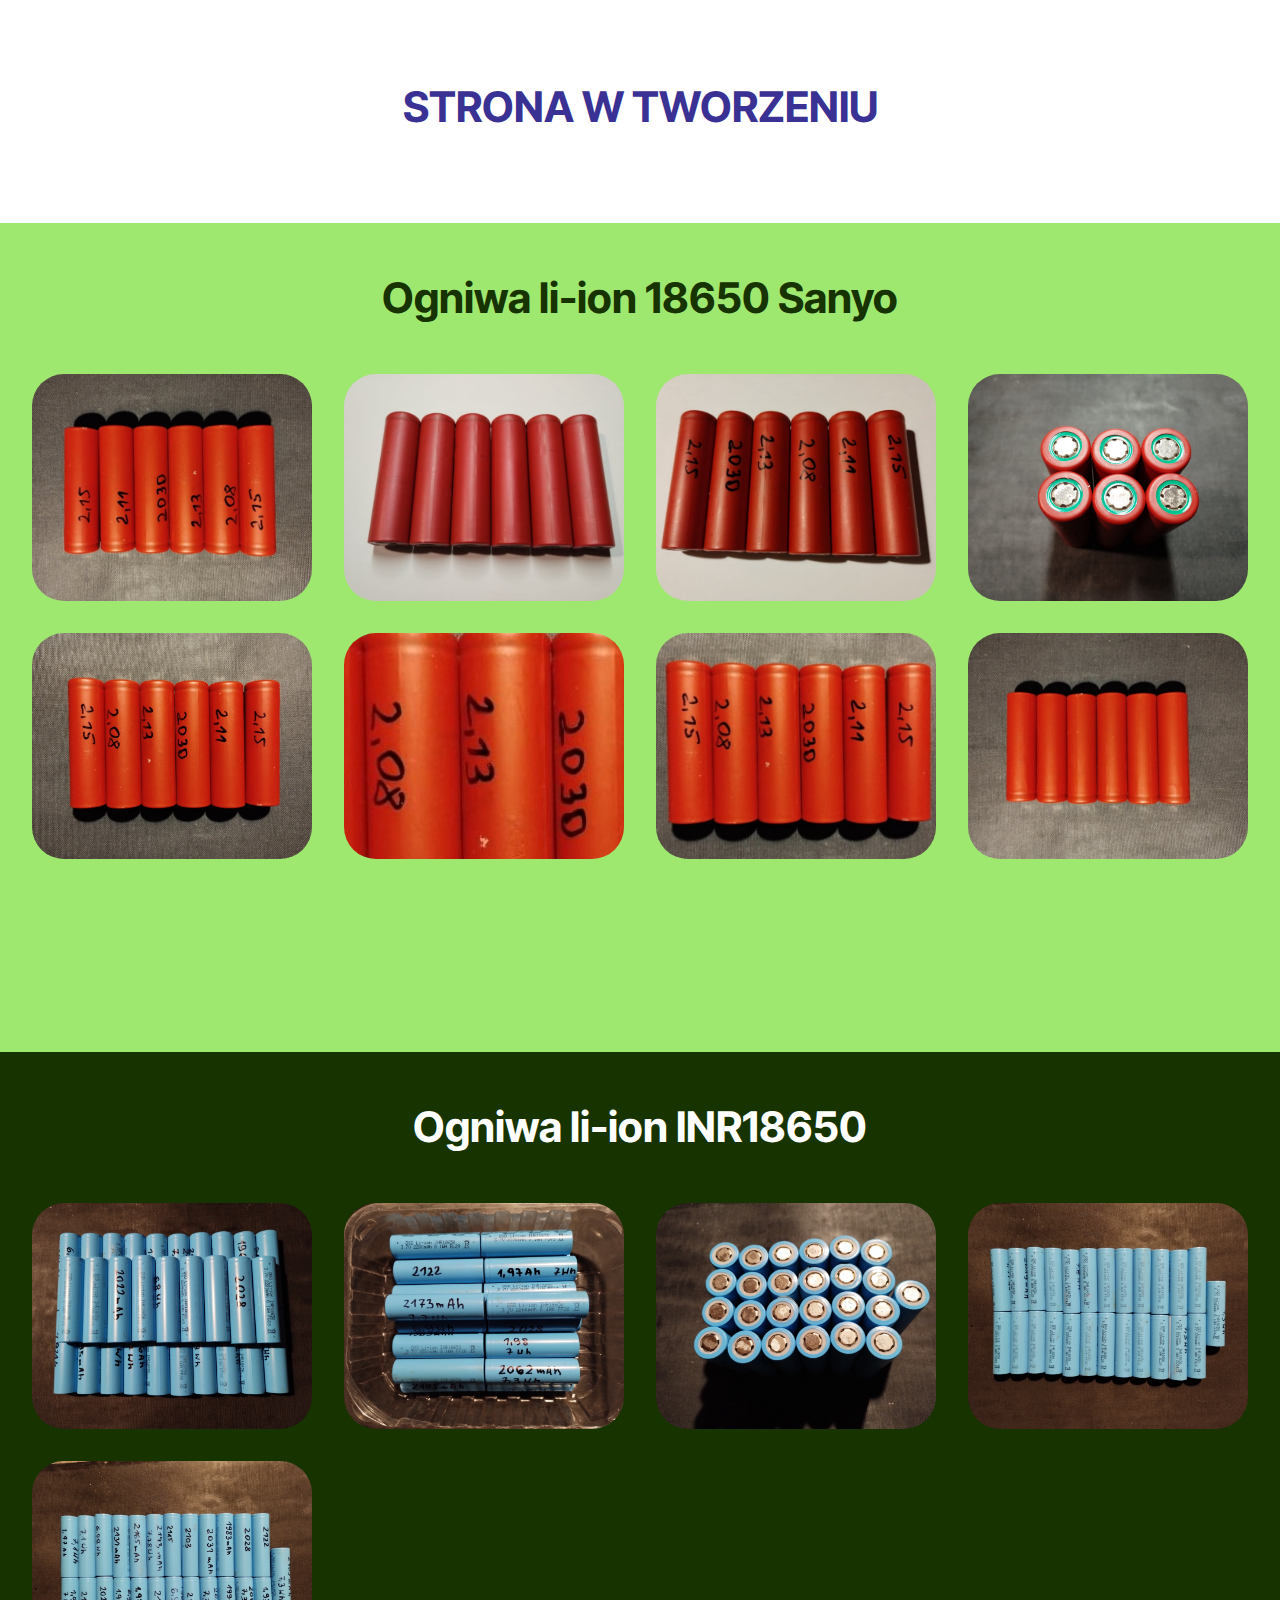
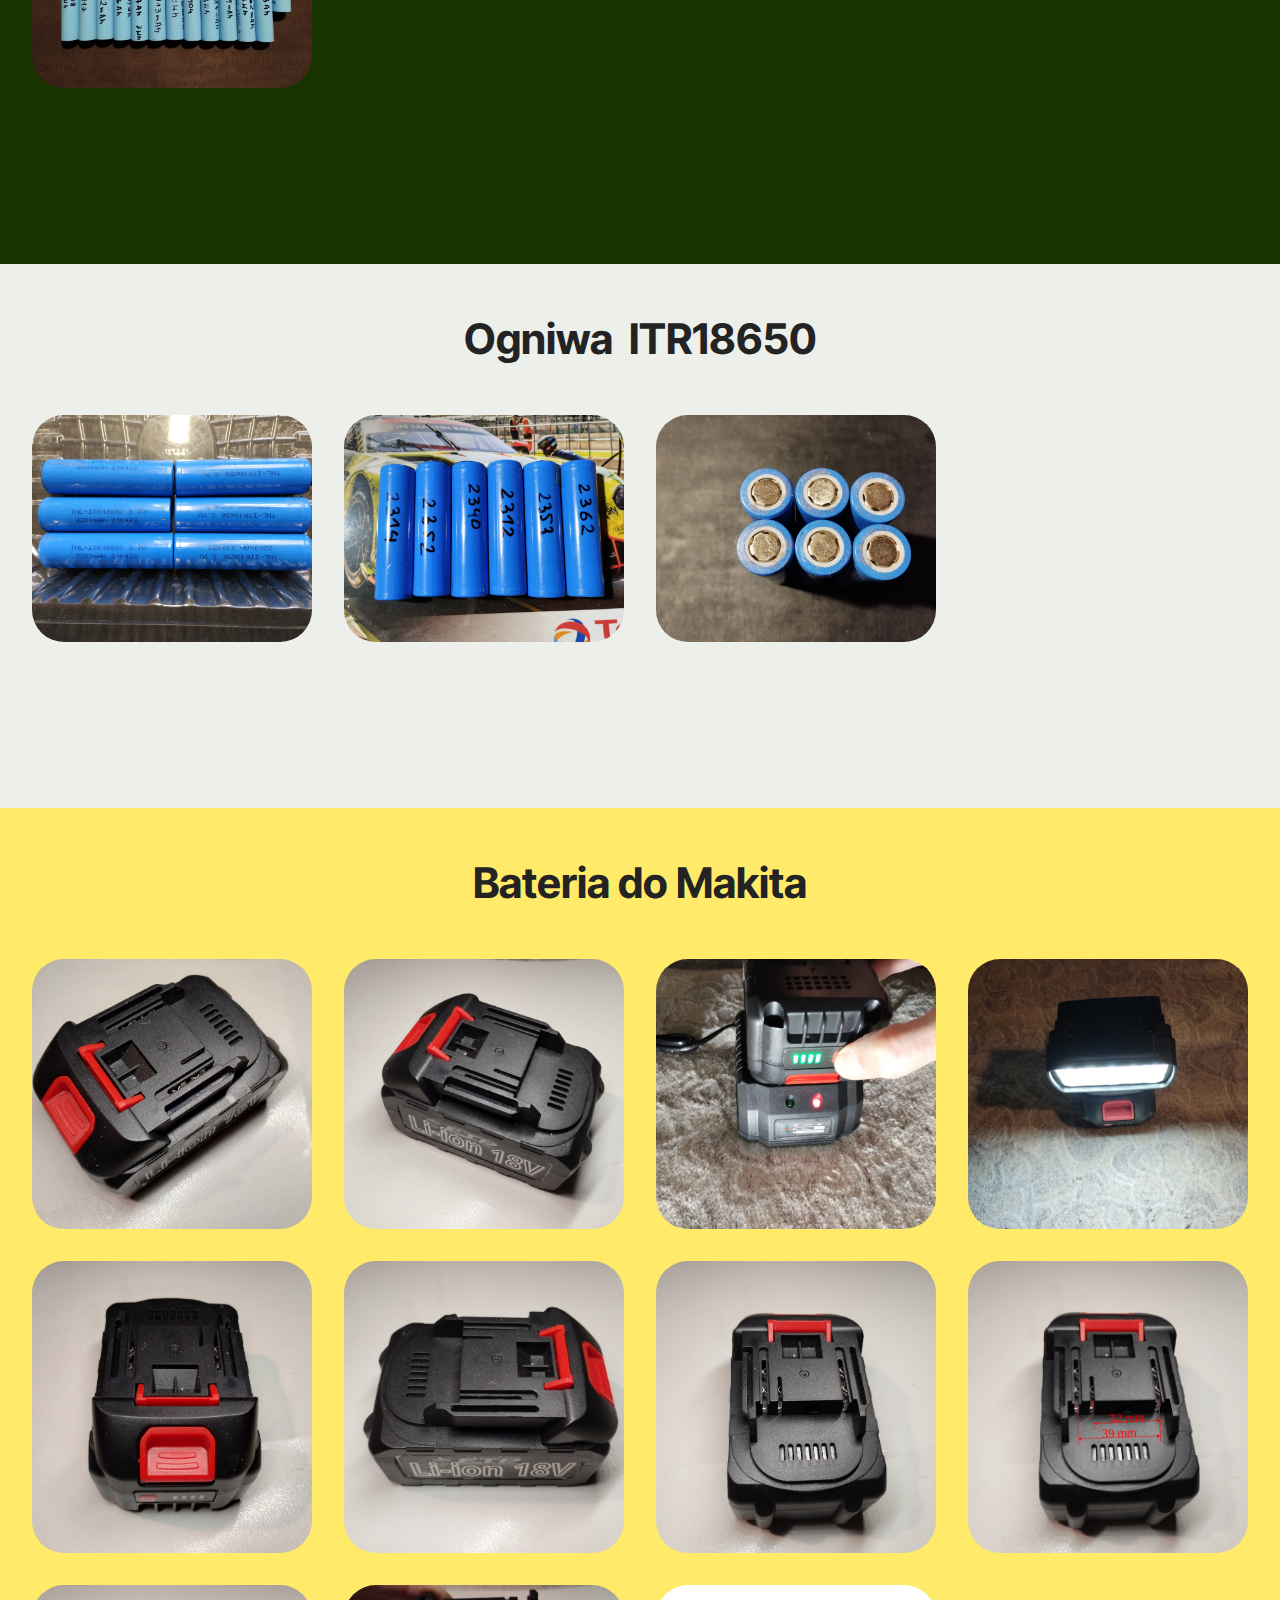
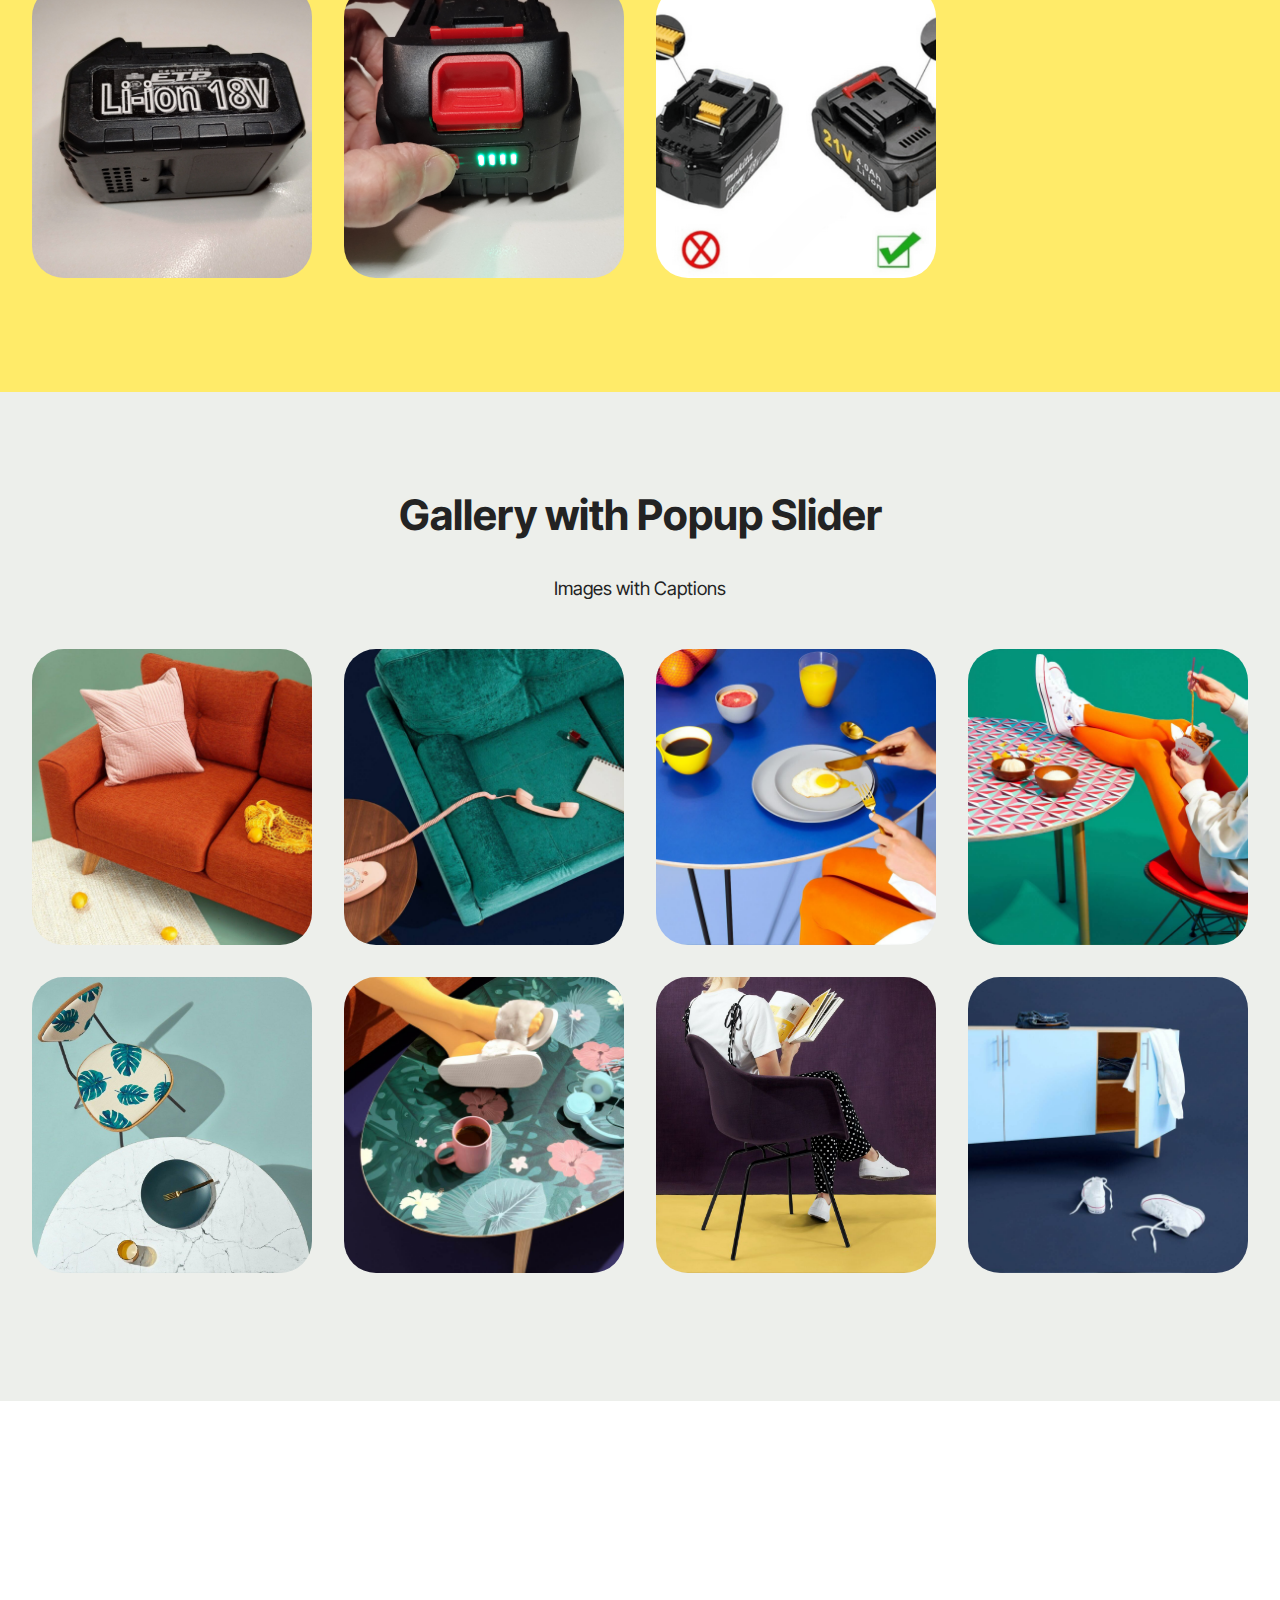
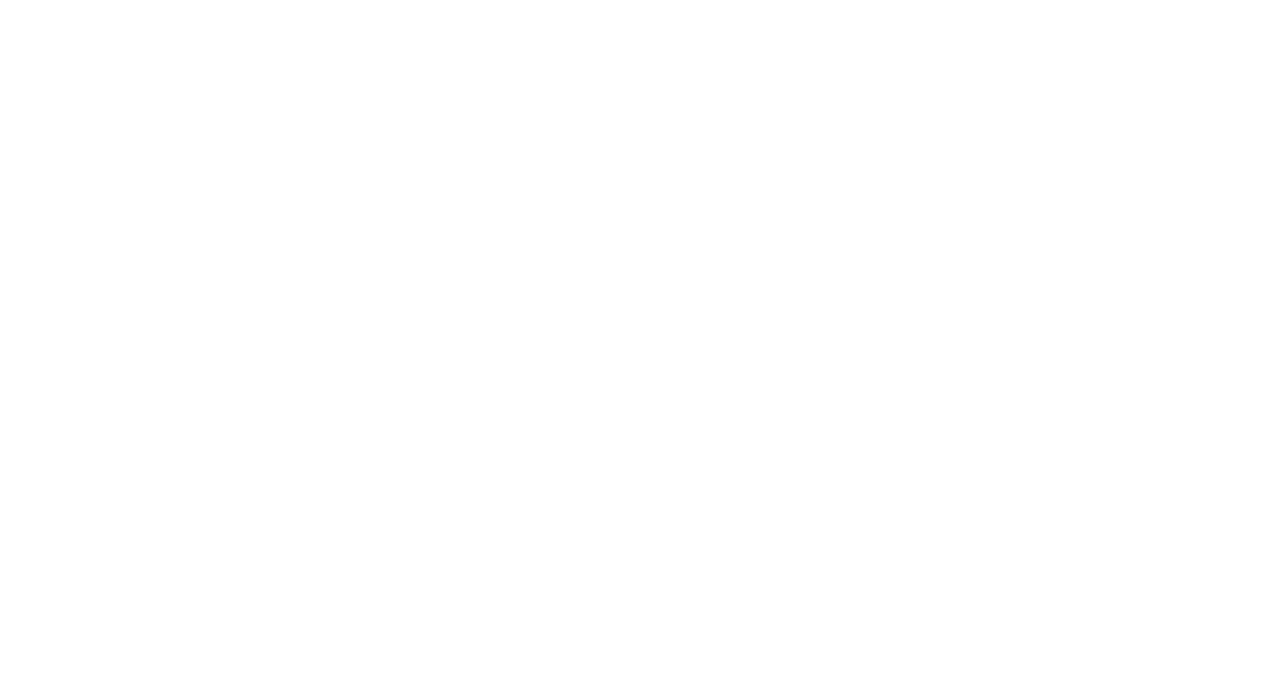
==== commit 76a7fdc8: "Add files via upload" ====
--- a/page1.html
+++ b/page1.html
@@ -19,7 +19,7 @@
   <link rel="stylesheet" href="assets/theme/css/style.css">
   <link rel="preload" href="https://fonts.googleapis.com/css?family=Inter+Tight:100,200,300,400,500,600,700,800,900,100i,200i,300i,400i,500i,600i,700i,800i,900i&display=swap" as="style" onload="this.onload=null;this.rel='stylesheet'">
   <noscript><link rel="stylesheet" href="https://fonts.googleapis.com/css?family=Inter+Tight:100,200,300,400,500,600,700,800,900,100i,200i,300i,400i,500i,600i,700i,800i,900i&display=swap"></noscript>
-  <link rel="preload" as="style" href="assets/mobirise/css/mbr-additional.css?v=pwfBvy"><link rel="stylesheet" href="assets/mobirise/css/mbr-additional.css?v=pwfBvy" type="text/css">
+  <link rel="preload" as="style" href="assets/mobirise/css/mbr-additional.css?v=VknBIA"><link rel="stylesheet" href="assets/mobirise/css/mbr-additional.css?v=VknBIA" type="text/css">
 
   
   
@@ -27,7 +27,19 @@
 </head>
 <body>
   
-  <section data-bs-version="5.1" class="gallery1 mbr-gallery cid-uDreLb9kuO" id="gallery01-3r">
+  <section data-bs-version="5.1" class="article14 cid-uDFw0zSv77" id="article14-4e">
+    
+    <div class="container">
+        <div class="row justify-content-center">
+            <div class="col-md-12 col-lg-10">
+                <h3 class="mbr-section-title mbr-fonts-style display-2"><strong>STRONA W TWORZENIU</strong></h3>
+                
+            </div>
+        </div>
+    </div>
+</section>
+
+<section data-bs-version="5.1" class="gallery1 mbr-gallery cid-uDreLb9kuO" id="gallery01-3r">
     
     
 
@@ -43,84 +55,84 @@
         
         <div class="row mbr-gallery">
             <div class="col-12 col-md-6 col-lg-3 item gallery-image active">
-                <div class="item-wrapper mb-3" data-toggle="modal" data-bs-toggle="modal" data-target="#uDFqgKkybr-modal" data-bs-target="#uDFqgKkybr-modal">
-                    <img class="w-100" src="assets/images/1-770x580.jpg" alt="Mobirise Website Builder" data-slide-to="0" data-bs-slide-to="0" data-target="#lb-uDFqgKkybr" data-bs-target="#lb-uDFqgKkybr">
-                    <div class="icon-wrapper">
-                        <span class="mobi-mbri mobi-mbri-search mbr-iconfont mbr-iconfont-btn"></span>
-                    </div>
-                </div>
-                
-            </div><div class="col-12 col-md-6 col-lg-3 item gallery-image">
-                <div class="item-wrapper mb-3" data-toggle="modal" data-bs-toggle="modal" data-target="#uDFqgKkybr-modal" data-bs-target="#uDFqgKkybr-modal">
-                    <img class="w-100" src="assets/images/ogniwa-sanyo.-770x580.jpg" alt="Mobirise Website Builder" data-slide-to="1" data-bs-slide-to="1" data-target="#lb-uDFqgKkybr" data-bs-target="#lb-uDFqgKkybr">
-                    <div class="icon-wrapper">
-                        <span class="mobi-mbri mobi-mbri-search mbr-iconfont mbr-iconfont-btn"></span>
-                    </div>
-                </div>
-                
-            </div><div class="col-12 col-md-6 col-lg-3 item gallery-image">
-                <div class="item-wrapper mb-3" data-toggle="modal" data-bs-toggle="modal" data-target="#uDFqgKkybr-modal" data-bs-target="#uDFqgKkybr-modal">
-                    <img class="w-100" src="assets/images/ogniwa-sanyo-770x580.jpg" alt="Mobirise Website Builder" data-slide-to="2" data-bs-slide-to="2" data-target="#lb-uDFqgKkybr" data-bs-target="#lb-uDFqgKkybr">
-                    <div class="icon-wrapper">
-                        <span class="mobi-mbri mobi-mbri-search mbr-iconfont mbr-iconfont-btn"></span>
-                    </div>
-                </div>
-                
-            </div><div class="col-12 col-md-6 col-lg-3 item gallery-image">
-                <div class="item-wrapper mb-3" data-toggle="modal" data-bs-toggle="modal" data-target="#uDFqgKkybr-modal" data-bs-target="#uDFqgKkybr-modal">
-                    <img class="w-100" src="assets/images/img-20250126-181254542-mp-4080x3072.jpg" alt="Mobirise Website Builder" data-slide-to="3" data-bs-slide-to="3" data-target="#lb-uDFqgKkybr" data-bs-target="#lb-uDFqgKkybr">
-                    <div class="icon-wrapper">
-                        <span class="mobi-mbri mobi-mbri-search mbr-iconfont mbr-iconfont-btn"></span>
-                    </div>
-                </div>
-                
-            </div><div class="col-12 col-md-6 col-lg-3 item gallery-image">
-                <div class="item-wrapper mb-3" data-toggle="modal" data-bs-toggle="modal" data-target="#uDFqgKkybr-modal" data-bs-target="#uDFqgKkybr-modal">
-                    <img class="w-100" src="assets/images/1-1-4080x3072.jpg" alt="Mobirise Website Builder" data-slide-to="4" data-bs-slide-to="4" data-target="#lb-uDFqgKkybr" data-bs-target="#lb-uDFqgKkybr">
-                    <div class="icon-wrapper">
-                        <span class="mobi-mbri mobi-mbri-search mbr-iconfont mbr-iconfont-btn"></span>
-                    </div>
-                </div>
-                
-            </div><div class="col-12 col-md-6 col-lg-3 item gallery-image">
-                <div class="item-wrapper mb-3" data-toggle="modal" data-bs-toggle="modal" data-target="#uDFqgKkybr-modal" data-bs-target="#uDFqgKkybr-modal">
-                    <img class="w-100" src="assets/images/1-2-770x580.jpeg" alt="Mobirise Website Builder" data-slide-to="5" data-bs-slide-to="5" data-target="#lb-uDFqgKkybr" data-bs-target="#lb-uDFqgKkybr">
-                    <div class="icon-wrapper">
-                        <span class="mobi-mbri mobi-mbri-search mbr-iconfont mbr-iconfont-btn"></span>
-                    </div>
-                </div>
-                
-            </div><div class="col-12 col-md-6 col-lg-3 item gallery-image">
-                <div class="item-wrapper mb-3" data-toggle="modal" data-bs-toggle="modal" data-target="#uDFqgKkybr-modal" data-bs-target="#uDFqgKkybr-modal">
-                    <img class="w-100" src="assets/images/1-770x580.jpeg" alt="Mobirise Website Builder" data-slide-to="6" data-bs-slide-to="6" data-target="#lb-uDFqgKkybr" data-bs-target="#lb-uDFqgKkybr">
-                    <div class="icon-wrapper">
-                        <span class="mobi-mbri mobi-mbri-search mbr-iconfont mbr-iconfont-btn"></span>
-                    </div>
-                </div>
-                
-            </div><div class="col-12 col-md-6 col-lg-3 item gallery-image">
-                <div class="item-wrapper mb-3" data-toggle="modal" data-bs-toggle="modal" data-target="#uDFqgKkybr-modal" data-bs-target="#uDFqgKkybr-modal">
-                    <img class="w-100" src="assets/images/img-20250118-211124507-mp-kopia-770x580.jpg" alt="Mobirise Website Builder" data-slide-to="7" data-bs-slide-to="7" data-target="#lb-uDFqgKkybr" data-bs-target="#lb-uDFqgKkybr">
-                    <div class="icon-wrapper">
-                        <span class="mobi-mbri mobi-mbri-search mbr-iconfont mbr-iconfont-btn"></span>
-                    </div>
-                </div>
-                
-            </div>
-            
-            
-            
-            
-            
-            
-            
-        </div>
-
-        <div class="modal mbr-slider" tabindex="-1" role="dialog" aria-hidden="true" id="uDFqgKkybr-modal">
+                <div class="item-wrapper mb-3" data-toggle="modal" data-bs-toggle="modal" data-target="#uDFzmJuVTY-modal" data-bs-target="#uDFzmJuVTY-modal">
+                    <img class="w-100" src="assets/images/1-770x580.jpg" alt="Mobirise Website Builder" data-slide-to="0" data-bs-slide-to="0" data-target="#lb-uDFzmJuVTY" data-bs-target="#lb-uDFzmJuVTY">
+                    <div class="icon-wrapper">
+                        <span class="mobi-mbri mobi-mbri-search mbr-iconfont mbr-iconfont-btn"></span>
+                    </div>
+                </div>
+                
+            </div><div class="col-12 col-md-6 col-lg-3 item gallery-image">
+                <div class="item-wrapper mb-3" data-toggle="modal" data-bs-toggle="modal" data-target="#uDFzmJuVTY-modal" data-bs-target="#uDFzmJuVTY-modal">
+                    <img class="w-100" src="assets/images/ogniwa-sanyo.-770x580.jpg" alt="Mobirise Website Builder" data-slide-to="1" data-bs-slide-to="1" data-target="#lb-uDFzmJuVTY" data-bs-target="#lb-uDFzmJuVTY">
+                    <div class="icon-wrapper">
+                        <span class="mobi-mbri mobi-mbri-search mbr-iconfont mbr-iconfont-btn"></span>
+                    </div>
+                </div>
+                
+            </div><div class="col-12 col-md-6 col-lg-3 item gallery-image">
+                <div class="item-wrapper mb-3" data-toggle="modal" data-bs-toggle="modal" data-target="#uDFzmJuVTY-modal" data-bs-target="#uDFzmJuVTY-modal">
+                    <img class="w-100" src="assets/images/ogniwa-sanyo-770x580.jpg" alt="Mobirise Website Builder" data-slide-to="2" data-bs-slide-to="2" data-target="#lb-uDFzmJuVTY" data-bs-target="#lb-uDFzmJuVTY">
+                    <div class="icon-wrapper">
+                        <span class="mobi-mbri mobi-mbri-search mbr-iconfont mbr-iconfont-btn"></span>
+                    </div>
+                </div>
+                
+            </div><div class="col-12 col-md-6 col-lg-3 item gallery-image">
+                <div class="item-wrapper mb-3" data-toggle="modal" data-bs-toggle="modal" data-target="#uDFzmJuVTY-modal" data-bs-target="#uDFzmJuVTY-modal">
+                    <img class="w-100" src="assets/images/img-20250126-181254542-mp-4080x3072.jpg" alt="Mobirise Website Builder" data-slide-to="3" data-bs-slide-to="3" data-target="#lb-uDFzmJuVTY" data-bs-target="#lb-uDFzmJuVTY">
+                    <div class="icon-wrapper">
+                        <span class="mobi-mbri mobi-mbri-search mbr-iconfont mbr-iconfont-btn"></span>
+                    </div>
+                </div>
+                
+            </div><div class="col-12 col-md-6 col-lg-3 item gallery-image">
+                <div class="item-wrapper mb-3" data-toggle="modal" data-bs-toggle="modal" data-target="#uDFzmJuVTY-modal" data-bs-target="#uDFzmJuVTY-modal">
+                    <img class="w-100" src="assets/images/1-1-4080x3072.jpg" alt="Mobirise Website Builder" data-slide-to="4" data-bs-slide-to="4" data-target="#lb-uDFzmJuVTY" data-bs-target="#lb-uDFzmJuVTY">
+                    <div class="icon-wrapper">
+                        <span class="mobi-mbri mobi-mbri-search mbr-iconfont mbr-iconfont-btn"></span>
+                    </div>
+                </div>
+                
+            </div><div class="col-12 col-md-6 col-lg-3 item gallery-image">
+                <div class="item-wrapper mb-3" data-toggle="modal" data-bs-toggle="modal" data-target="#uDFzmJuVTY-modal" data-bs-target="#uDFzmJuVTY-modal">
+                    <img class="w-100" src="assets/images/1-2-770x580.jpeg" alt="Mobirise Website Builder" data-slide-to="5" data-bs-slide-to="5" data-target="#lb-uDFzmJuVTY" data-bs-target="#lb-uDFzmJuVTY">
+                    <div class="icon-wrapper">
+                        <span class="mobi-mbri mobi-mbri-search mbr-iconfont mbr-iconfont-btn"></span>
+                    </div>
+                </div>
+                
+            </div><div class="col-12 col-md-6 col-lg-3 item gallery-image">
+                <div class="item-wrapper mb-3" data-toggle="modal" data-bs-toggle="modal" data-target="#uDFzmJuVTY-modal" data-bs-target="#uDFzmJuVTY-modal">
+                    <img class="w-100" src="assets/images/1-770x580.jpeg" alt="Mobirise Website Builder" data-slide-to="6" data-bs-slide-to="6" data-target="#lb-uDFzmJuVTY" data-bs-target="#lb-uDFzmJuVTY">
+                    <div class="icon-wrapper">
+                        <span class="mobi-mbri mobi-mbri-search mbr-iconfont mbr-iconfont-btn"></span>
+                    </div>
+                </div>
+                
+            </div><div class="col-12 col-md-6 col-lg-3 item gallery-image">
+                <div class="item-wrapper mb-3" data-toggle="modal" data-bs-toggle="modal" data-target="#uDFzmJuVTY-modal" data-bs-target="#uDFzmJuVTY-modal">
+                    <img class="w-100" src="assets/images/img-20250118-211124507-mp-kopia-770x580.jpg" alt="Mobirise Website Builder" data-slide-to="7" data-bs-slide-to="7" data-target="#lb-uDFzmJuVTY" data-bs-target="#lb-uDFzmJuVTY">
+                    <div class="icon-wrapper">
+                        <span class="mobi-mbri mobi-mbri-search mbr-iconfont mbr-iconfont-btn"></span>
+                    </div>
+                </div>
+                
+            </div>
+            
+            
+            
+            
+            
+            
+            
+        </div>
+
+        <div class="modal mbr-slider" tabindex="-1" role="dialog" aria-hidden="true" id="uDFzmJuVTY-modal">
             <div class="modal-dialog" role="document">
                 <div class="modal-content">
                     <div class="modal-body">
-                        <div class="carousel slide" data-pause="false" data-bs-pause="false" id="lb-uDFqgKkybr" data-interval="5000" data-bs-interval="5000">
+                        <div class="carousel slide" data-pause="false" data-bs-pause="false" id="lb-uDFzmJuVTY" data-interval="5000" data-bs-interval="5000">
                             <div class="carousel-inner">
                                 <div class="carousel-item active">
                                     <img class="d-block w-100" src="assets/images/1-770x580.jpg" alt="Mobirise Website Builder">
@@ -148,7 +160,7 @@
                                 
                             </div>
                             <ol class="carousel-indicators">
-                                <li data-slide-to="0" data-bs-slide-to="0" class="active" data-target="#lb-uDFqgKkybr" data-bs-target="#lb-uDFqgKkybr"></li><li data-slide-to="1" data-bs-slide-to="1" class="" data-target="#lb-uDFqgKkybr" data-bs-target="#lb-uDFqgKkybr"></li><li data-slide-to="2" data-bs-slide-to="2" class="" data-target="#lb-uDFqgKkybr" data-bs-target="#lb-uDFqgKkybr"></li><li data-slide-to="3" data-bs-slide-to="3" class="" data-target="#lb-uDFqgKkybr" data-bs-target="#lb-uDFqgKkybr"></li><li data-slide-to="4" data-bs-slide-to="4" class="" data-target="#lb-uDFqgKkybr" data-bs-target="#lb-uDFqgKkybr"></li><li data-slide-to="5" data-bs-slide-to="5" class="" data-target="#lb-uDFqgKkybr" data-bs-target="#lb-uDFqgKkybr"></li><li data-slide-to="6" data-bs-slide-to="6" class="" data-target="#lb-uDFqgKkybr" data-bs-target="#lb-uDFqgKkybr"></li><li data-slide-to="7" data-bs-slide-to="7" class="" data-target="#lb-uDFqgKkybr" data-bs-target="#lb-uDFqgKkybr"></li>
+                                <li data-slide-to="0" data-bs-slide-to="0" class="active" data-target="#lb-uDFzmJuVTY" data-bs-target="#lb-uDFzmJuVTY"></li><li data-slide-to="1" data-bs-slide-to="1" class="" data-target="#lb-uDFzmJuVTY" data-bs-target="#lb-uDFzmJuVTY"></li><li data-slide-to="2" data-bs-slide-to="2" class="" data-target="#lb-uDFzmJuVTY" data-bs-target="#lb-uDFzmJuVTY"></li><li data-slide-to="3" data-bs-slide-to="3" class="" data-target="#lb-uDFzmJuVTY" data-bs-target="#lb-uDFzmJuVTY"></li><li data-slide-to="4" data-bs-slide-to="4" class="" data-target="#lb-uDFzmJuVTY" data-bs-target="#lb-uDFzmJuVTY"></li><li data-slide-to="5" data-bs-slide-to="5" class="" data-target="#lb-uDFzmJuVTY" data-bs-target="#lb-uDFzmJuVTY"></li><li data-slide-to="6" data-bs-slide-to="6" class="" data-target="#lb-uDFzmJuVTY" data-bs-target="#lb-uDFzmJuVTY"></li><li data-slide-to="7" data-bs-slide-to="7" class="" data-target="#lb-uDFzmJuVTY" data-bs-target="#lb-uDFzmJuVTY"></li>
                                 
                                 
                                 
@@ -159,11 +171,11 @@
                             </ol>
                             <a role="button" href="" class="close" data-dismiss="modal" data-bs-dismiss="modal" aria-label="Close">
                             </a>
-                            <a class="carousel-control-prev carousel-control" role="button" data-slide="prev" data-bs-slide="prev" href="#lb-uDFqgKkybr">
+                            <a class="carousel-control-prev carousel-control" role="button" data-slide="prev" data-bs-slide="prev" href="#lb-uDFzmJuVTY">
                                 <span class="mobi-mbri mobi-mbri-arrow-prev" aria-hidden="true"></span>
                                 <span class="sr-only visually-hidden">Previous</span>
                             </a>
-                            <a class="carousel-control-next carousel-control" role="button" data-slide="next" data-bs-slide="next" href="#lb-uDFqgKkybr">
+                            <a class="carousel-control-next carousel-control" role="button" data-slide="next" data-bs-slide="next" href="#lb-uDFzmJuVTY">
                                 <span class="mobi-mbri mobi-mbri-arrow-next" aria-hidden="true"></span>
                                 <span class="sr-only visually-hidden">Next</span>
                             </a>
@@ -203,81 +215,71 @@
         
         <div class="row mbr-gallery">
             <div class="col-12 col-md-6 col-lg-3 item gallery-image active">
-                <div class="item-wrapper mb-3" data-toggle="modal" data-bs-toggle="modal" data-target="#uDFqgMHrGI-modal" data-bs-target="#uDFqgMHrGI-modal">
-                    <img class="w-100" src="assets/images/img-20250118-205641156-mp-kopia-770x574.jpg" alt="Mobirise Website Builder" data-slide-to="0" data-bs-slide-to="0" data-target="#lb-uDFqgMHrGI" data-bs-target="#lb-uDFqgMHrGI">
-                    <div class="icon-wrapper">
-                        <span class="mobi-mbri mobi-mbri-search mbr-iconfont mbr-iconfont-btn"></span>
-                    </div>
-                </div>
-                
-            </div><div class="col-12 col-md-6 col-lg-3 item gallery-image">
-                <div class="item-wrapper mb-3" data-toggle="modal" data-bs-toggle="modal" data-target="#uDFqgMHrGI-modal" data-bs-target="#uDFqgMHrGI-modal">
-                    <img class="w-100" src="assets/images/img-20250221-201832842-mp.jpg-4080x3072.jpg" alt="Mobirise Website Builder" data-slide-to="1" data-bs-slide-to="1" data-target="#lb-uDFqgMHrGI" data-bs-target="#lb-uDFqgMHrGI">
-                    <div class="icon-wrapper">
-                        <span class="mobi-mbri mobi-mbri-search mbr-iconfont mbr-iconfont-btn"></span>
-                    </div>
-                </div>
-                
-            </div><div class="col-12 col-md-6 col-lg-3 item gallery-image">
-                <div class="item-wrapper mb-3" data-toggle="modal" data-bs-toggle="modal" data-target="#uDFqgMHrGI-modal" data-bs-target="#uDFqgMHrGI-modal">
-                    <img class="w-100" src="assets/images/img-20250221-202122202-mp.jpg-4080x3072.jpg" alt="Mobirise Website Builder" data-slide-to="2" data-bs-slide-to="2" data-target="#lb-uDFqgMHrGI" data-bs-target="#lb-uDFqgMHrGI">
-                    <div class="icon-wrapper">
-                        <span class="mobi-mbri mobi-mbri-search mbr-iconfont mbr-iconfont-btn"></span>
-                    </div>
-                </div>
-                
-            </div><div class="col-12 col-md-6 col-lg-3 item gallery-image">
-                <div class="item-wrapper mb-3" data-toggle="modal" data-bs-toggle="modal" data-target="#uDFqgMHrGI-modal" data-bs-target="#uDFqgMHrGI-modal">
-                    <img class="w-100" src="assets/images/img-20250127-200301780-mp.jpg-4080x3072.jpg" alt="Mobirise Website Builder" data-slide-to="3" data-bs-slide-to="3" data-target="#lb-uDFqgMHrGI" data-bs-target="#lb-uDFqgMHrGI">
-                    <div class="icon-wrapper">
-                        <span class="mobi-mbri mobi-mbri-search mbr-iconfont mbr-iconfont-btn"></span>
-                    </div>
-                </div>
-                
-            </div><div class="col-12 col-md-6 col-lg-3 item gallery-image">
-                <div class="item-wrapper mb-3" data-toggle="modal" data-bs-toggle="modal" data-target="#uDFqgMHrGI-modal" data-bs-target="#uDFqgMHrGI-modal">
-                    <img class="w-100" src="assets/images/img-20250221-202421539-mp.jpg-4080x3072.jpg" alt="Mobirise Website Builder" data-slide-to="4" data-bs-slide-to="4" data-target="#lb-uDFqgMHrGI" data-bs-target="#lb-uDFqgMHrGI">
-                    <div class="icon-wrapper">
-                        <span class="mobi-mbri mobi-mbri-search mbr-iconfont mbr-iconfont-btn"></span>
-                    </div>
-                </div>
-                
-            </div><div class="col-12 col-md-6 col-lg-3 item gallery-image">
-                <div class="item-wrapper mb-3" data-toggle="modal" data-bs-toggle="modal" data-target="#uDFqgMHrGI-modal" data-bs-target="#uDFqgMHrGI-modal">
-                    <img class="w-100" src="assets/images/img-20250221-202751551-mp.jpg-4080x3072.jpg" alt="Mobirise Website Builder" data-slide-to="5" data-bs-slide-to="5" data-target="#lb-uDFqgMHrGI" data-bs-target="#lb-uDFqgMHrGI">
-                    <div class="icon-wrapper">
-                        <span class="mobi-mbri mobi-mbri-search mbr-iconfont mbr-iconfont-btn"></span>
-                    </div>
-                </div>
-                
-            </div>
-            
-            
-            
-            
-            
-            
-            
-        </div>
-
-        <div class="modal mbr-slider" tabindex="-1" role="dialog" aria-hidden="true" id="uDFqgMHrGI-modal">
+                <div class="item-wrapper mb-3" data-toggle="modal" data-bs-toggle="modal" data-target="#uDFzmMxhtv-modal" data-bs-target="#uDFzmMxhtv-modal">
+                    <img class="w-100" src="assets/images/img-20250127-200301780-mp.jpg-4080x3072.jpg" alt="Mobirise Website Builder" data-slide-to="0" data-bs-slide-to="0" data-target="#lb-uDFzmMxhtv" data-bs-target="#lb-uDFzmMxhtv">
+                    <div class="icon-wrapper">
+                        <span class="mobi-mbri mobi-mbri-search mbr-iconfont mbr-iconfont-btn"></span>
+                    </div>
+                </div>
+                
+            </div><div class="col-12 col-md-6 col-lg-3 item gallery-image">
+                <div class="item-wrapper mb-3" data-toggle="modal" data-bs-toggle="modal" data-target="#uDFzmMxhtv-modal" data-bs-target="#uDFzmMxhtv-modal">
+                    <img class="w-100" src="assets/images/img-20250221-202421539-mp.jpg-4080x3072.jpg" alt="Mobirise Website Builder" data-slide-to="1" data-bs-slide-to="1" data-target="#lb-uDFzmMxhtv" data-bs-target="#lb-uDFzmMxhtv">
+                    <div class="icon-wrapper">
+                        <span class="mobi-mbri mobi-mbri-search mbr-iconfont mbr-iconfont-btn"></span>
+                    </div>
+                </div>
+                
+            </div><div class="col-12 col-md-6 col-lg-3 item gallery-image">
+                <div class="item-wrapper mb-3" data-toggle="modal" data-bs-toggle="modal" data-target="#uDFzmMxhtv-modal" data-bs-target="#uDFzmMxhtv-modal">
+                    <img class="w-100" src="assets/images/img-20250221-202751551-mp.jpg-4080x3072.jpg" alt="Mobirise Website Builder" data-slide-to="2" data-bs-slide-to="2" data-target="#lb-uDFzmMxhtv" data-bs-target="#lb-uDFzmMxhtv">
+                    <div class="icon-wrapper">
+                        <span class="mobi-mbri mobi-mbri-search mbr-iconfont mbr-iconfont-btn"></span>
+                    </div>
+                </div>
+                
+            </div><div class="col-12 col-md-6 col-lg-3 item gallery-image">
+                <div class="item-wrapper mb-3" data-toggle="modal" data-bs-toggle="modal" data-target="#uDFzmMxhtv-modal" data-bs-target="#uDFzmMxhtv-modal">
+                    <img class="w-100" src="assets/images/img-20250221-201832842-mp.jpg-1-4080x3072.jpg" alt="Mobirise Website Builder" data-slide-to="3" data-bs-slide-to="3" data-target="#lb-uDFzmMxhtv" data-bs-target="#lb-uDFzmMxhtv">
+                    <div class="icon-wrapper">
+                        <span class="mobi-mbri mobi-mbri-search mbr-iconfont mbr-iconfont-btn"></span>
+                    </div>
+                </div>
+                
+            </div><div class="col-12 col-md-6 col-lg-3 item gallery-image">
+                <div class="item-wrapper mb-3" data-toggle="modal" data-bs-toggle="modal" data-target="#uDFzmMxhtv-modal" data-bs-target="#uDFzmMxhtv-modal">
+                    <img class="w-100" src="assets/images/img-20250221-202122202-mp.jpg-1-4080x3072.jpg" alt="Mobirise Website Builder" data-slide-to="4" data-bs-slide-to="4" data-target="#lb-uDFzmMxhtv" data-bs-target="#lb-uDFzmMxhtv">
+                    <div class="icon-wrapper">
+                        <span class="mobi-mbri mobi-mbri-search mbr-iconfont mbr-iconfont-btn"></span>
+                    </div>
+                </div>
+                
+            </div>
+            
+            
+            
+            
+            
+            
+            
+        </div>
+
+        <div class="modal mbr-slider" tabindex="-1" role="dialog" aria-hidden="true" id="uDFzmMxhtv-modal">
             <div class="modal-dialog" role="document">
                 <div class="modal-content">
                     <div class="modal-body">
-                        <div class="carousel slide" data-pause="false" data-bs-pause="false" id="lb-uDFqgMHrGI" data-interval="5000" data-bs-interval="5000">
+                        <div class="carousel slide" data-pause="false" data-bs-pause="false" id="lb-uDFzmMxhtv" data-interval="5000" data-bs-interval="5000">
                             <div class="carousel-inner">
                                 <div class="carousel-item active">
-                                    <img class="d-block w-100" src="assets/images/img-20250118-205641156-mp-kopia-770x574.jpg" alt="Mobirise Website Builder">
-                                </div><div class="carousel-item">
-                                    <img class="d-block w-100" src="assets/images/img-20250221-201832842-mp.jpg-4080x3072.jpg" alt="Mobirise Website Builder">
-                                </div><div class="carousel-item">
-                                    <img class="d-block w-100" src="assets/images/img-20250221-202122202-mp.jpg-4080x3072.jpg" alt="Mobirise Website Builder">
-                                </div><div class="carousel-item">
                                     <img class="d-block w-100" src="assets/images/img-20250127-200301780-mp.jpg-4080x3072.jpg" alt="Mobirise Website Builder">
                                 </div><div class="carousel-item">
                                     <img class="d-block w-100" src="assets/images/img-20250221-202421539-mp.jpg-4080x3072.jpg" alt="Mobirise Website Builder">
                                 </div><div class="carousel-item">
                                     <img class="d-block w-100" src="assets/images/img-20250221-202751551-mp.jpg-4080x3072.jpg" alt="Mobirise Website Builder">
+                                </div><div class="carousel-item">
+                                    <img class="d-block w-100" src="assets/images/img-20250221-201832842-mp.jpg-1-4080x3072.jpg" alt="Mobirise Website Builder">
+                                </div><div class="carousel-item">
+                                    <img class="d-block w-100" src="assets/images/img-20250221-202122202-mp.jpg-1-4080x3072.jpg" alt="Mobirise Website Builder">
                                 </div>
                                 
                                 
@@ -288,7 +290,7 @@
                                 
                             </div>
                             <ol class="carousel-indicators">
-                                <li data-slide-to="0" data-bs-slide-to="0" class="active" data-target="#lb-uDFqgMHrGI" data-bs-target="#lb-uDFqgMHrGI"></li><li data-slide-to="1" data-bs-slide-to="1" class="" data-target="#lb-uDFqgMHrGI" data-bs-target="#lb-uDFqgMHrGI"></li><li data-slide-to="2" data-bs-slide-to="2" class="" data-target="#lb-uDFqgMHrGI" data-bs-target="#lb-uDFqgMHrGI"></li><li data-slide-to="3" data-bs-slide-to="3" class="" data-target="#lb-uDFqgMHrGI" data-bs-target="#lb-uDFqgMHrGI"></li><li data-slide-to="4" data-bs-slide-to="4" class="" data-target="#lb-uDFqgMHrGI" data-bs-target="#lb-uDFqgMHrGI"></li><li data-slide-to="5" data-bs-slide-to="5" class="" data-target="#lb-uDFqgMHrGI" data-bs-target="#lb-uDFqgMHrGI"></li>
+                                <li data-slide-to="0" data-bs-slide-to="0" class="active" data-target="#lb-uDFzmMxhtv" data-bs-target="#lb-uDFzmMxhtv"></li><li data-slide-to="1" data-bs-slide-to="1" class="" data-target="#lb-uDFzmMxhtv" data-bs-target="#lb-uDFzmMxhtv"></li><li data-slide-to="2" data-bs-slide-to="2" class="" data-target="#lb-uDFzmMxhtv" data-bs-target="#lb-uDFzmMxhtv"></li><li data-slide-to="3" data-bs-slide-to="3" class="" data-target="#lb-uDFzmMxhtv" data-bs-target="#lb-uDFzmMxhtv"></li><li data-slide-to="4" data-bs-slide-to="4" class="" data-target="#lb-uDFzmMxhtv" data-bs-target="#lb-uDFzmMxhtv"></li>
                                 
                                 
                                 
@@ -299,11 +301,11 @@
                             </ol>
                             <a role="button" href="" class="close" data-dismiss="modal" data-bs-dismiss="modal" aria-label="Close">
                             </a>
-                            <a class="carousel-control-prev carousel-control" role="button" data-slide="prev" data-bs-slide="prev" href="#lb-uDFqgMHrGI">
+                            <a class="carousel-control-prev carousel-control" role="button" data-slide="prev" data-bs-slide="prev" href="#lb-uDFzmMxhtv">
                                 <span class="mobi-mbri mobi-mbri-arrow-prev" aria-hidden="true"></span>
                                 <span class="sr-only visually-hidden">Previous</span>
                             </a>
-                            <a class="carousel-control-next carousel-control" role="button" data-slide="next" data-bs-slide="next" href="#lb-uDFqgMHrGI">
+                            <a class="carousel-control-next carousel-control" role="button" data-slide="next" data-bs-slide="next" href="#lb-uDFzmMxhtv">
                                 <span class="mobi-mbri mobi-mbri-arrow-next" aria-hidden="true"></span>
                                 <span class="sr-only visually-hidden">Next</span>
                             </a>
@@ -343,8 +345,8 @@
         
         <div class="row mbr-gallery">
             <div class="col-12 col-md-6 col-lg-3 item gallery-image active">
-                <div class="item-wrapper mb-3" data-toggle="modal" data-bs-toggle="modal" data-target="#uDFqgNXDc3-modal" data-bs-target="#uDFqgNXDc3-modal">
-                    <img class="w-100" src="assets/images/img-20250122-111000875-mp-kopia.jpg-4080x3072.jpg" alt="Mobirise Website Builder" data-slide-to="0" data-bs-slide-to="0" data-target="#lb-uDFqgNXDc3" data-bs-target="#lb-uDFqgNXDc3">
+                <div class="item-wrapper mb-3" data-toggle="modal" data-bs-toggle="modal" data-target="#uDFzmNOyQ0-modal" data-bs-target="#uDFzmNOyQ0-modal">
+                    <img class="w-100" src="assets/images/img-20250122-111000875-mp-kopia.jpg-4080x3072.jpg" alt="Mobirise Website Builder" data-slide-to="0" data-bs-slide-to="0" data-target="#lb-uDFzmNOyQ0" data-bs-target="#lb-uDFzmNOyQ0">
                     <div class="icon-wrapper">
                         <span class="mobi-mbri mobi-mbri-search mbr-iconfont mbr-iconfont-btn"></span>
                     </div>
@@ -352,35 +354,35 @@
                 
             </div>
             <div class="col-12 col-md-6 col-lg-3 item gallery-image">
-                <div class="item-wrapper mb-3" data-toggle="modal" data-bs-toggle="modal" data-target="#uDFqgNXDc3-modal" data-bs-target="#uDFqgNXDc3-modal">
-                    <img class="w-100" src="assets/images/itr18650-37v-4080x3072.jpg" alt="Mobirise Website Builder" data-slide-to="1" data-bs-slide-to="1" data-target="#lb-uDFqgNXDc3" data-bs-target="#lb-uDFqgNXDc3">
-                    <div class="icon-wrapper">
-                        <span class="mobi-mbri mobi-mbri-search mbr-iconfont mbr-iconfont-btn"></span>
-                    </div>
-                </div>
-                
-            </div><div class="col-12 col-md-6 col-lg-3 item gallery-image">
-                <div class="item-wrapper mb-3" data-toggle="modal" data-bs-toggle="modal" data-target="#uDFqgNXDc3-modal" data-bs-target="#uDFqgNXDc3-modal">
-                    <img class="w-100" src="assets/images/img-20250126-194746899-mp-4080x3072.jpg" alt="Mobirise Website Builder" data-slide-to="2" data-bs-slide-to="2" data-target="#lb-uDFqgNXDc3" data-bs-target="#lb-uDFqgNXDc3">
-                    <div class="icon-wrapper">
-                        <span class="mobi-mbri mobi-mbri-search mbr-iconfont mbr-iconfont-btn"></span>
-                    </div>
-                </div>
-                
-            </div>
-            
-            
-            
-            
-            
-            
-        </div>
-
-        <div class="modal mbr-slider" tabindex="-1" role="dialog" aria-hidden="true" id="uDFqgNXDc3-modal">
+                <div class="item-wrapper mb-3" data-toggle="modal" data-bs-toggle="modal" data-target="#uDFzmNOyQ0-modal" data-bs-target="#uDFzmNOyQ0-modal">
+                    <img class="w-100" src="assets/images/itr18650-37v-4080x3072.jpg" alt="Mobirise Website Builder" data-slide-to="1" data-bs-slide-to="1" data-target="#lb-uDFzmNOyQ0" data-bs-target="#lb-uDFzmNOyQ0">
+                    <div class="icon-wrapper">
+                        <span class="mobi-mbri mobi-mbri-search mbr-iconfont mbr-iconfont-btn"></span>
+                    </div>
+                </div>
+                
+            </div><div class="col-12 col-md-6 col-lg-3 item gallery-image">
+                <div class="item-wrapper mb-3" data-toggle="modal" data-bs-toggle="modal" data-target="#uDFzmNOyQ0-modal" data-bs-target="#uDFzmNOyQ0-modal">
+                    <img class="w-100" src="assets/images/img-20250126-194746899-mp-4080x3072.jpg" alt="Mobirise Website Builder" data-slide-to="2" data-bs-slide-to="2" data-target="#lb-uDFzmNOyQ0" data-bs-target="#lb-uDFzmNOyQ0">
+                    <div class="icon-wrapper">
+                        <span class="mobi-mbri mobi-mbri-search mbr-iconfont mbr-iconfont-btn"></span>
+                    </div>
+                </div>
+                
+            </div>
+            
+            
+            
+            
+            
+            
+        </div>
+
+        <div class="modal mbr-slider" tabindex="-1" role="dialog" aria-hidden="true" id="uDFzmNOyQ0-modal">
             <div class="modal-dialog" role="document">
                 <div class="modal-content">
                     <div class="modal-body">
-                        <div class="carousel slide" data-pause="false" data-bs-pause="false" id="lb-uDFqgNXDc3" data-interval="5000" data-bs-interval="5000">
+                        <div class="carousel slide" data-pause="false" data-bs-pause="false" id="lb-uDFzmNOyQ0" data-interval="5000" data-bs-interval="5000">
                             <div class="carousel-inner">
                                 <div class="carousel-item active">
                                     <img class="d-block w-100" src="assets/images/img-20250122-111000875-mp-kopia.jpg-4080x3072.jpg" alt="Mobirise Website Builder">
@@ -398,8 +400,8 @@
                                 
                             </div>
                             <ol class="carousel-indicators">
-                                <li data-slide-to="0" data-bs-slide-to="0" class="active" data-target="#lb-uDFqgNXDc3" data-bs-target="#lb-uDFqgNXDc3"></li><li data-slide-to="1" data-bs-slide-to="1" class="" data-target="#lb-uDFqgNXDc3" data-bs-target="#lb-uDFqgNXDc3"></li>
-                                <li data-slide-to="2" data-bs-slide-to="2" data-target="#lb-uDFqgNXDc3" data-bs-target="#lb-uDFqgNXDc3"></li>
+                                <li data-slide-to="0" data-bs-slide-to="0" class="active" data-target="#lb-uDFzmNOyQ0" data-bs-target="#lb-uDFzmNOyQ0"></li><li data-slide-to="1" data-bs-slide-to="1" class="" data-target="#lb-uDFzmNOyQ0" data-bs-target="#lb-uDFzmNOyQ0"></li>
+                                <li data-slide-to="2" data-bs-slide-to="2" data-target="#lb-uDFzmNOyQ0" data-bs-target="#lb-uDFzmNOyQ0"></li>
                                 
                                 
                                 
@@ -409,11 +411,11 @@
                             </ol>
                             <a role="button" href="" class="close" data-dismiss="modal" data-bs-dismiss="modal" aria-label="Close">
                             </a>
-                            <a class="carousel-control-prev carousel-control" role="button" data-slide="prev" data-bs-slide="prev" href="#lb-uDFqgNXDc3">
+                            <a class="carousel-control-prev carousel-control" role="button" data-slide="prev" data-bs-slide="prev" href="#lb-uDFzmNOyQ0">
                                 <span class="mobi-mbri mobi-mbri-arrow-prev" aria-hidden="true"></span>
                                 <span class="sr-only visually-hidden">Previous</span>
                             </a>
-                            <a class="carousel-control-next carousel-control" role="button" data-slide="next" data-bs-slide="next" href="#lb-uDFqgNXDc3">
+                            <a class="carousel-control-next carousel-control" role="button" data-slide="next" data-bs-slide="next" href="#lb-uDFzmNOyQ0">
                                 <span class="mobi-mbri mobi-mbri-arrow-next" aria-hidden="true"></span>
                                 <span class="sr-only visually-hidden">Next</span>
                             </a>
@@ -453,108 +455,108 @@
         
         <div class="row mbr-gallery">
             <div class="col-12 col-md-6 col-lg-3 item gallery-image active">
-                <div class="item-wrapper mb-3" data-toggle="modal" data-bs-toggle="modal" data-target="#uDFqgOQk7c-modal" data-bs-target="#uDFqgOQk7c-modal">
-                    <img class="w-100" src="assets/images/img-20241215-225617783-hdr-kopia-3423x2836.jpg" alt="Mobirise Website Builder" data-slide-to="0" data-bs-slide-to="0" data-target="#lb-uDFqgOQk7c" data-bs-target="#lb-uDFqgOQk7c">
-                    <div class="icon-wrapper">
-                        <span class="mobi-mbri mobi-mbri-search mbr-iconfont mbr-iconfont-btn"></span>
-                    </div>
-                </div>
-                
-            </div><div class="col-12 col-md-6 col-lg-3 item gallery-image">
-                <div class="item-wrapper mb-3" data-toggle="modal" data-bs-toggle="modal" data-target="#uDFqgOQk7c-modal" data-bs-target="#uDFqgOQk7c-modal">
-                    <img class="w-100" src="assets/images/img-20241215-225718442-kopia.jpg-3382x3072.jpg" alt="Mobirise Website Builder" data-slide-to="1" data-bs-slide-to="1" data-target="#lb-uDFqgOQk7c" data-bs-target="#lb-uDFqgOQk7c">
-                    <div class="icon-wrapper">
-                        <span class="mobi-mbri mobi-mbri-search mbr-iconfont mbr-iconfont-btn"></span>
-                    </div>
-                </div>
-                
-            </div><div class="col-12 col-md-6 col-lg-3 item gallery-image">
-                <div class="item-wrapper mb-3" data-toggle="modal" data-bs-toggle="modal" data-target="#uDFqgOQk7c-modal" data-bs-target="#uDFqgOQk7c-modal">
-                    <img class="w-100" src="assets/images/img-20241202-192252801-kopia.jpg-3382x3072.jpg" alt="Mobirise Website Builder" data-slide-to="2" data-bs-slide-to="2" data-target="#lb-uDFqgOQk7c" data-bs-target="#lb-uDFqgOQk7c">
-                    <div class="icon-wrapper">
-                        <span class="mobi-mbri mobi-mbri-search mbr-iconfont mbr-iconfont-btn"></span>
-                    </div>
-                </div>
-                
-            </div><div class="col-12 col-md-6 col-lg-3 item gallery-image">
-                <div class="item-wrapper mb-3" data-toggle="modal" data-bs-toggle="modal" data-target="#uDFqgOQk7c-modal" data-bs-target="#uDFqgOQk7c-modal">
-                    <img class="w-100" src="assets/images/img-20241214-185408893-kopia.jpg-4080x3072.jpg" alt="Mobirise Website Builder" data-slide-to="3" data-bs-slide-to="3" data-target="#lb-uDFqgOQk7c" data-bs-target="#lb-uDFqgOQk7c">
-                    <div class="icon-wrapper">
-                        <span class="mobi-mbri mobi-mbri-search mbr-iconfont mbr-iconfont-btn"></span>
-                    </div>
-                </div>
-                
-            </div><div class="col-12 col-md-6 col-lg-3 item gallery-image">
-                <div class="item-wrapper mb-3" data-toggle="modal" data-bs-toggle="modal" data-target="#uDFqgOQk7c-modal" data-bs-target="#uDFqgOQk7c-modal">
-                    <img class="w-100" src="assets/images/img-20241215-225730250-hdr-kopia.jpg-3502x3072.jpg" alt="Mobirise Website Builder" data-slide-to="4" data-bs-slide-to="4" data-target="#lb-uDFqgOQk7c" data-bs-target="#lb-uDFqgOQk7c">
-                    <div class="icon-wrapper">
-                        <span class="mobi-mbri mobi-mbri-search mbr-iconfont mbr-iconfont-btn"></span>
-                    </div>
-                </div>
-                
-            </div><div class="col-12 col-md-6 col-lg-3 item gallery-image">
-                <div class="item-wrapper mb-3" data-toggle="modal" data-bs-toggle="modal" data-target="#uDFqgOQk7c-modal" data-bs-target="#uDFqgOQk7c-modal">
-                    <img class="w-100" src="assets/images/img-20241215-225741455-kopia.jpg-3615x3072.jpg" alt="Mobirise Website Builder" data-slide-to="5" data-bs-slide-to="5" data-target="#lb-uDFqgOQk7c" data-bs-target="#lb-uDFqgOQk7c">
-                    <div class="icon-wrapper">
-                        <span class="mobi-mbri mobi-mbri-search mbr-iconfont mbr-iconfont-btn"></span>
-                    </div>
-                </div>
-                
-            </div><div class="col-12 col-md-6 col-lg-3 item gallery-image">
-                <div class="item-wrapper mb-3" data-toggle="modal" data-bs-toggle="modal" data-target="#uDFqgOQk7c-modal" data-bs-target="#uDFqgOQk7c-modal">
-                    <img class="w-100" src="assets/images/img-20241215-225804352-kopia.jpg-3117x3072.jpg" alt="Mobirise Website Builder" data-slide-to="6" data-bs-slide-to="6" data-target="#lb-uDFqgOQk7c" data-bs-target="#lb-uDFqgOQk7c">
-                    <div class="icon-wrapper">
-                        <span class="mobi-mbri mobi-mbri-search mbr-iconfont mbr-iconfont-btn"></span>
-                    </div>
-                </div>
-                
-            </div><div class="col-12 col-md-6 col-lg-3 item gallery-image">
-                <div class="item-wrapper mb-3" data-toggle="modal" data-bs-toggle="modal" data-target="#uDFqgOQk7c-modal" data-bs-target="#uDFqgOQk7c-modal">
-                    <img class="w-100" src="assets/images/bez-tytuu-1td.png-646x628.png" alt="Mobirise Website Builder" data-slide-to="7" data-bs-slide-to="7" data-target="#lb-uDFqgOQk7c" data-bs-target="#lb-uDFqgOQk7c">
-                    <div class="icon-wrapper">
-                        <span class="mobi-mbri mobi-mbri-search mbr-iconfont mbr-iconfont-btn"></span>
-                    </div>
-                </div>
-                
-            </div><div class="col-12 col-md-6 col-lg-3 item gallery-image">
-                <div class="item-wrapper mb-3" data-toggle="modal" data-bs-toggle="modal" data-target="#uDFqgOQk7c-modal" data-bs-target="#uDFqgOQk7c-modal">
-                    <img class="w-100" src="assets/images/img-20241215-225817378-hdr-kopia.jpg-3214x3072.jpg" alt="Mobirise Website Builder" data-slide-to="8" data-bs-slide-to="8" data-target="#lb-uDFqgOQk7c" data-bs-target="#lb-uDFqgOQk7c">
-                    <div class="icon-wrapper">
-                        <span class="mobi-mbri mobi-mbri-search mbr-iconfont mbr-iconfont-btn"></span>
-                    </div>
-                </div>
-                
-            </div><div class="col-12 col-md-6 col-lg-3 item gallery-image">
-                <div class="item-wrapper mb-3" data-toggle="modal" data-bs-toggle="modal" data-target="#uDFqgOQk7c-modal" data-bs-target="#uDFqgOQk7c-modal">
-                    <img class="w-100" src="assets/images/img-20241215-230816884-kopia.jpg-3109x3072.jpg" alt="Mobirise Website Builder" data-slide-to="9" data-bs-slide-to="9" data-target="#lb-uDFqgOQk7c" data-bs-target="#lb-uDFqgOQk7c">
-                    <div class="icon-wrapper">
-                        <span class="mobi-mbri mobi-mbri-search mbr-iconfont mbr-iconfont-btn"></span>
-                    </div>
-                </div>
-                
-            </div><div class="col-12 col-md-6 col-lg-3 item gallery-image">
-                <div class="item-wrapper mb-3" data-toggle="modal" data-bs-toggle="modal" data-target="#uDFqgOQk7c-modal" data-bs-target="#uDFqgOQk7c-modal">
-                    <img class="w-100" src="assets/images/rewe.png-3070x1966.png" alt="Mobirise Website Builder" data-slide-to="10" data-bs-slide-to="10" data-target="#lb-uDFqgOQk7c" data-bs-target="#lb-uDFqgOQk7c">
-                    <div class="icon-wrapper">
-                        <span class="mobi-mbri mobi-mbri-search mbr-iconfont mbr-iconfont-btn"></span>
-                    </div>
-                </div>
-                
-            </div>
-            
-            
-            
-            
-            
-            
-            
-        </div>
-
-        <div class="modal mbr-slider" tabindex="-1" role="dialog" aria-hidden="true" id="uDFqgOQk7c-modal">
+                <div class="item-wrapper mb-3" data-toggle="modal" data-bs-toggle="modal" data-target="#uDFzmOLx2y-modal" data-bs-target="#uDFzmOLx2y-modal">
+                    <img class="w-100" src="assets/images/img-20241215-225617783-hdr-kopia-3423x2836.jpg" alt="Mobirise Website Builder" data-slide-to="0" data-bs-slide-to="0" data-target="#lb-uDFzmOLx2y" data-bs-target="#lb-uDFzmOLx2y">
+                    <div class="icon-wrapper">
+                        <span class="mobi-mbri mobi-mbri-search mbr-iconfont mbr-iconfont-btn"></span>
+                    </div>
+                </div>
+                
+            </div><div class="col-12 col-md-6 col-lg-3 item gallery-image">
+                <div class="item-wrapper mb-3" data-toggle="modal" data-bs-toggle="modal" data-target="#uDFzmOLx2y-modal" data-bs-target="#uDFzmOLx2y-modal">
+                    <img class="w-100" src="assets/images/img-20241215-225718442-kopia.jpg-3382x3072.jpg" alt="Mobirise Website Builder" data-slide-to="1" data-bs-slide-to="1" data-target="#lb-uDFzmOLx2y" data-bs-target="#lb-uDFzmOLx2y">
+                    <div class="icon-wrapper">
+                        <span class="mobi-mbri mobi-mbri-search mbr-iconfont mbr-iconfont-btn"></span>
+                    </div>
+                </div>
+                
+            </div><div class="col-12 col-md-6 col-lg-3 item gallery-image">
+                <div class="item-wrapper mb-3" data-toggle="modal" data-bs-toggle="modal" data-target="#uDFzmOLx2y-modal" data-bs-target="#uDFzmOLx2y-modal">
+                    <img class="w-100" src="assets/images/img-20241202-192252801-kopia.jpg-3382x3072.jpg" alt="Mobirise Website Builder" data-slide-to="2" data-bs-slide-to="2" data-target="#lb-uDFzmOLx2y" data-bs-target="#lb-uDFzmOLx2y">
+                    <div class="icon-wrapper">
+                        <span class="mobi-mbri mobi-mbri-search mbr-iconfont mbr-iconfont-btn"></span>
+                    </div>
+                </div>
+                
+            </div><div class="col-12 col-md-6 col-lg-3 item gallery-image">
+                <div class="item-wrapper mb-3" data-toggle="modal" data-bs-toggle="modal" data-target="#uDFzmOLx2y-modal" data-bs-target="#uDFzmOLx2y-modal">
+                    <img class="w-100" src="assets/images/img-20241214-185408893-kopia.jpg-4080x3072.jpg" alt="Mobirise Website Builder" data-slide-to="3" data-bs-slide-to="3" data-target="#lb-uDFzmOLx2y" data-bs-target="#lb-uDFzmOLx2y">
+                    <div class="icon-wrapper">
+                        <span class="mobi-mbri mobi-mbri-search mbr-iconfont mbr-iconfont-btn"></span>
+                    </div>
+                </div>
+                
+            </div><div class="col-12 col-md-6 col-lg-3 item gallery-image">
+                <div class="item-wrapper mb-3" data-toggle="modal" data-bs-toggle="modal" data-target="#uDFzmOLx2y-modal" data-bs-target="#uDFzmOLx2y-modal">
+                    <img class="w-100" src="assets/images/img-20241215-225730250-hdr-kopia.jpg-3502x3072.jpg" alt="Mobirise Website Builder" data-slide-to="4" data-bs-slide-to="4" data-target="#lb-uDFzmOLx2y" data-bs-target="#lb-uDFzmOLx2y">
+                    <div class="icon-wrapper">
+                        <span class="mobi-mbri mobi-mbri-search mbr-iconfont mbr-iconfont-btn"></span>
+                    </div>
+                </div>
+                
+            </div><div class="col-12 col-md-6 col-lg-3 item gallery-image">
+                <div class="item-wrapper mb-3" data-toggle="modal" data-bs-toggle="modal" data-target="#uDFzmOLx2y-modal" data-bs-target="#uDFzmOLx2y-modal">
+                    <img class="w-100" src="assets/images/img-20241215-225741455-kopia.jpg-3615x3072.jpg" alt="Mobirise Website Builder" data-slide-to="5" data-bs-slide-to="5" data-target="#lb-uDFzmOLx2y" data-bs-target="#lb-uDFzmOLx2y">
+                    <div class="icon-wrapper">
+                        <span class="mobi-mbri mobi-mbri-search mbr-iconfont mbr-iconfont-btn"></span>
+                    </div>
+                </div>
+                
+            </div><div class="col-12 col-md-6 col-lg-3 item gallery-image">
+                <div class="item-wrapper mb-3" data-toggle="modal" data-bs-toggle="modal" data-target="#uDFzmOLx2y-modal" data-bs-target="#uDFzmOLx2y-modal">
+                    <img class="w-100" src="assets/images/img-20241215-225804352-kopia.jpg-3117x3072.jpg" alt="Mobirise Website Builder" data-slide-to="6" data-bs-slide-to="6" data-target="#lb-uDFzmOLx2y" data-bs-target="#lb-uDFzmOLx2y">
+                    <div class="icon-wrapper">
+                        <span class="mobi-mbri mobi-mbri-search mbr-iconfont mbr-iconfont-btn"></span>
+                    </div>
+                </div>
+                
+            </div><div class="col-12 col-md-6 col-lg-3 item gallery-image">
+                <div class="item-wrapper mb-3" data-toggle="modal" data-bs-toggle="modal" data-target="#uDFzmOLx2y-modal" data-bs-target="#uDFzmOLx2y-modal">
+                    <img class="w-100" src="assets/images/bez-tytuu-1td.png-646x628.png" alt="Mobirise Website Builder" data-slide-to="7" data-bs-slide-to="7" data-target="#lb-uDFzmOLx2y" data-bs-target="#lb-uDFzmOLx2y">
+                    <div class="icon-wrapper">
+                        <span class="mobi-mbri mobi-mbri-search mbr-iconfont mbr-iconfont-btn"></span>
+                    </div>
+                </div>
+                
+            </div><div class="col-12 col-md-6 col-lg-3 item gallery-image">
+                <div class="item-wrapper mb-3" data-toggle="modal" data-bs-toggle="modal" data-target="#uDFzmOLx2y-modal" data-bs-target="#uDFzmOLx2y-modal">
+                    <img class="w-100" src="assets/images/img-20241215-225817378-hdr-kopia.jpg-3214x3072.jpg" alt="Mobirise Website Builder" data-slide-to="8" data-bs-slide-to="8" data-target="#lb-uDFzmOLx2y" data-bs-target="#lb-uDFzmOLx2y">
+                    <div class="icon-wrapper">
+                        <span class="mobi-mbri mobi-mbri-search mbr-iconfont mbr-iconfont-btn"></span>
+                    </div>
+                </div>
+                
+            </div><div class="col-12 col-md-6 col-lg-3 item gallery-image">
+                <div class="item-wrapper mb-3" data-toggle="modal" data-bs-toggle="modal" data-target="#uDFzmOLx2y-modal" data-bs-target="#uDFzmOLx2y-modal">
+                    <img class="w-100" src="assets/images/img-20241215-230816884-kopia.jpg-3109x3072.jpg" alt="Mobirise Website Builder" data-slide-to="9" data-bs-slide-to="9" data-target="#lb-uDFzmOLx2y" data-bs-target="#lb-uDFzmOLx2y">
+                    <div class="icon-wrapper">
+                        <span class="mobi-mbri mobi-mbri-search mbr-iconfont mbr-iconfont-btn"></span>
+                    </div>
+                </div>
+                
+            </div><div class="col-12 col-md-6 col-lg-3 item gallery-image">
+                <div class="item-wrapper mb-3" data-toggle="modal" data-bs-toggle="modal" data-target="#uDFzmOLx2y-modal" data-bs-target="#uDFzmOLx2y-modal">
+                    <img class="w-100" src="assets/images/rewe.png-3070x1966.png" alt="Mobirise Website Builder" data-slide-to="10" data-bs-slide-to="10" data-target="#lb-uDFzmOLx2y" data-bs-target="#lb-uDFzmOLx2y">
+                    <div class="icon-wrapper">
+                        <span class="mobi-mbri mobi-mbri-search mbr-iconfont mbr-iconfont-btn"></span>
+                    </div>
+                </div>
+                
+            </div>
+            
+            
+            
+            
+            
+            
+            
+        </div>
+
+        <div class="modal mbr-slider" tabindex="-1" role="dialog" aria-hidden="true" id="uDFzmOLx2y-modal">
             <div class="modal-dialog" role="document">
                 <div class="modal-content">
                     <div class="modal-body">
-                        <div class="carousel slide carousel-fade" data-pause="false" data-bs-pause="false" id="lb-uDFqgOQk7c" data-interval="5000" data-bs-interval="5000">
+                        <div class="carousel slide carousel-fade" data-pause="false" data-bs-pause="false" id="lb-uDFzmOLx2y" data-interval="5000" data-bs-interval="5000">
                             <div class="carousel-inner">
                                 <div class="carousel-item active">
                                     <img class="d-block w-100" src="assets/images/img-20241215-225617783-hdr-kopia-3423x2836.jpg" alt="Mobirise Website Builder">
@@ -588,7 +590,7 @@
                                 
                             </div>
                             <ol class="carousel-indicators">
-                                <li data-slide-to="0" data-bs-slide-to="0" class="active" data-target="#lb-uDFqgOQk7c" data-bs-target="#lb-uDFqgOQk7c"></li><li data-slide-to="1" data-bs-slide-to="1" class="" data-target="#lb-uDFqgOQk7c" data-bs-target="#lb-uDFqgOQk7c"></li><li data-slide-to="2" data-bs-slide-to="2" class="" data-target="#lb-uDFqgOQk7c" data-bs-target="#lb-uDFqgOQk7c"></li><li data-slide-to="3" data-bs-slide-to="3" class="" data-target="#lb-uDFqgOQk7c" data-bs-target="#lb-uDFqgOQk7c"></li><li data-slide-to="4" data-bs-slide-to="4" class="" data-target="#lb-uDFqgOQk7c" data-bs-target="#lb-uDFqgOQk7c"></li><li data-slide-to="5" data-bs-slide-to="5" class="" data-target="#lb-uDFqgOQk7c" data-bs-target="#lb-uDFqgOQk7c"></li><li data-slide-to="6" data-bs-slide-to="6" class="" data-target="#lb-uDFqgOQk7c" data-bs-target="#lb-uDFqgOQk7c"></li><li data-slide-to="7" data-bs-slide-to="7" class="" data-target="#lb-uDFqgOQk7c" data-bs-target="#lb-uDFqgOQk7c"></li><li data-slide-to="8" data-bs-slide-to="8" class="" data-target="#lb-uDFqgOQk7c" data-bs-target="#lb-uDFqgOQk7c"></li><li data-slide-to="9" data-bs-slide-to="9" class="" data-target="#lb-uDFqgOQk7c" data-bs-target="#lb-uDFqgOQk7c"></li><li data-slide-to="10" data-bs-slide-to="10" class="" data-target="#lb-uDFqgOQk7c" data-bs-target="#lb-uDFqgOQk7c"></li>
+                                <li data-slide-to="0" data-bs-slide-to="0" class="active" data-target="#lb-uDFzmOLx2y" data-bs-target="#lb-uDFzmOLx2y"></li><li data-slide-to="1" data-bs-slide-to="1" class="" data-target="#lb-uDFzmOLx2y" data-bs-target="#lb-uDFzmOLx2y"></li><li data-slide-to="2" data-bs-slide-to="2" class="" data-target="#lb-uDFzmOLx2y" data-bs-target="#lb-uDFzmOLx2y"></li><li data-slide-to="3" data-bs-slide-to="3" class="" data-target="#lb-uDFzmOLx2y" data-bs-target="#lb-uDFzmOLx2y"></li><li data-slide-to="4" data-bs-slide-to="4" class="" data-target="#lb-uDFzmOLx2y" data-bs-target="#lb-uDFzmOLx2y"></li><li data-slide-to="5" data-bs-slide-to="5" class="" data-target="#lb-uDFzmOLx2y" data-bs-target="#lb-uDFzmOLx2y"></li><li data-slide-to="6" data-bs-slide-to="6" class="" data-target="#lb-uDFzmOLx2y" data-bs-target="#lb-uDFzmOLx2y"></li><li data-slide-to="7" data-bs-slide-to="7" class="" data-target="#lb-uDFzmOLx2y" data-bs-target="#lb-uDFzmOLx2y"></li><li data-slide-to="8" data-bs-slide-to="8" class="" data-target="#lb-uDFzmOLx2y" data-bs-target="#lb-uDFzmOLx2y"></li><li data-slide-to="9" data-bs-slide-to="9" class="" data-target="#lb-uDFzmOLx2y" data-bs-target="#lb-uDFzmOLx2y"></li><li data-slide-to="10" data-bs-slide-to="10" class="" data-target="#lb-uDFzmOLx2y" data-bs-target="#lb-uDFzmOLx2y"></li>
                                 
                                 
                                 
@@ -599,11 +601,11 @@
                             </ol>
                             <a role="button" href="" class="close" data-dismiss="modal" data-bs-dismiss="modal" aria-label="Close">
                             </a>
-                            <a class="carousel-control-prev carousel-control" role="button" data-slide="prev" data-bs-slide="prev" href="#lb-uDFqgOQk7c">
+                            <a class="carousel-control-prev carousel-control" role="button" data-slide="prev" data-bs-slide="prev" href="#lb-uDFzmOLx2y">
                                 <span class="mobi-mbri mobi-mbri-arrow-prev" aria-hidden="true"></span>
                                 <span class="sr-only visually-hidden">Previous</span>
                             </a>
-                            <a class="carousel-control-next carousel-control" role="button" data-slide="next" data-bs-slide="next" href="#lb-uDFqgOQk7c">
+                            <a class="carousel-control-next carousel-control" role="button" data-slide="next" data-bs-slide="next" href="#lb-uDFzmOLx2y">
                                 <span class="mobi-mbri mobi-mbri-arrow-next" aria-hidden="true"></span>
                                 <span class="sr-only visually-hidden">Next</span>
                             </a>
@@ -643,8 +645,8 @@
         
         <div class="row mbr-gallery">
             <div class="col-12 col-md-6 col-lg-3 item gallery-image">
-                <div class="item-wrapper mb-3" data-toggle="modal" data-bs-toggle="modal" data-target="#uDFqgQqzV9-modal" data-bs-target="#uDFqgQqzV9-modal">
-                    <img class="w-100" src="assets/images/gallery01.jpg" alt="Mobirise Website Builder" data-slide-to="0" data-bs-slide-to="0" data-target="#lb-uDFqgQqzV9" data-bs-target="#lb-uDFqgQqzV9">
+                <div class="item-wrapper mb-3" data-toggle="modal" data-bs-toggle="modal" data-target="#uDFzmQxHxI-modal" data-bs-target="#uDFzmQxHxI-modal">
+                    <img class="w-100" src="assets/images/gallery01.jpg" alt="Mobirise Website Builder" data-slide-to="0" data-bs-slide-to="0" data-target="#lb-uDFzmQxHxI" data-bs-target="#lb-uDFzmQxHxI">
                     <div class="icon-wrapper">
                         <span class="mobi-mbri mobi-mbri-search mbr-iconfont mbr-iconfont-btn"></span>
                     </div>
@@ -652,8 +654,8 @@
                 
             </div>
             <div class="col-12 col-md-6 col-lg-3 item gallery-image">
-                <div class="item-wrapper mb-3" data-toggle="modal" data-bs-toggle="modal" data-target="#uDFqgQqzV9-modal" data-bs-target="#uDFqgQqzV9-modal">
-                    <img class="w-100" src="assets/images/gallery02.jpg" alt="Mobirise Website Builder" data-slide-to="1" data-bs-slide-to="1" data-target="#lb-uDFqgQqzV9" data-bs-target="#lb-uDFqgQqzV9">
+                <div class="item-wrapper mb-3" data-toggle="modal" data-bs-toggle="modal" data-target="#uDFzmQxHxI-modal" data-bs-target="#uDFzmQxHxI-modal">
+                    <img class="w-100" src="assets/images/gallery02.jpg" alt="Mobirise Website Builder" data-slide-to="1" data-bs-slide-to="1" data-target="#lb-uDFzmQxHxI" data-bs-target="#lb-uDFzmQxHxI">
                     <div class="icon-wrapper">
                         <span class="mobi-mbri mobi-mbri-search mbr-iconfont mbr-iconfont-btn"></span>
                     </div>
@@ -661,8 +663,8 @@
                 
             </div>
             <div class="col-12 col-md-6 col-lg-3 item gallery-image">
-                <div class="item-wrapper mb-3" data-toggle="modal" data-bs-toggle="modal" data-target="#uDFqgQqzV9-modal" data-bs-target="#uDFqgQqzV9-modal">
-                    <img class="w-100" src="assets/images/gallery03.jpg" alt="Mobirise Website Builder" data-slide-to="2" data-bs-slide-to="2" data-target="#lb-uDFqgQqzV9" data-bs-target="#lb-uDFqgQqzV9">
+                <div class="item-wrapper mb-3" data-toggle="modal" data-bs-toggle="modal" data-target="#uDFzmQxHxI-modal" data-bs-target="#uDFzmQxHxI-modal">
+                    <img class="w-100" src="assets/images/gallery03.jpg" alt="Mobirise Website Builder" data-slide-to="2" data-bs-slide-to="2" data-target="#lb-uDFzmQxHxI" data-bs-target="#lb-uDFzmQxHxI">
                     <div class="icon-wrapper">
                         <span class="mobi-mbri mobi-mbri-search mbr-iconfont mbr-iconfont-btn"></span>
                     </div>
@@ -670,8 +672,8 @@
                 
             </div>
             <div class="col-12 col-md-6 col-lg-3 item gallery-image">
-                <div class="item-wrapper mb-3" data-toggle="modal" data-bs-toggle="modal" data-target="#uDFqgQqzV9-modal" data-bs-target="#uDFqgQqzV9-modal">
-                    <img class="w-100" src="assets/images/gallery04.jpg" alt="Mobirise Website Builder" data-slide-to="3" data-bs-slide-to="3" data-target="#lb-uDFqgQqzV9" data-bs-target="#lb-uDFqgQqzV9">
+                <div class="item-wrapper mb-3" data-toggle="modal" data-bs-toggle="modal" data-target="#uDFzmQxHxI-modal" data-bs-target="#uDFzmQxHxI-modal">
+                    <img class="w-100" src="assets/images/gallery04.jpg" alt="Mobirise Website Builder" data-slide-to="3" data-bs-slide-to="3" data-target="#lb-uDFzmQxHxI" data-bs-target="#lb-uDFzmQxHxI">
                     <div class="icon-wrapper">
                         <span class="mobi-mbri mobi-mbri-search mbr-iconfont mbr-iconfont-btn"></span>
                     </div>
@@ -679,8 +681,8 @@
                 
             </div>
             <div class="col-12 col-md-6 col-lg-3 item gallery-image">
-                <div class="item-wrapper mb-3" data-toggle="modal" data-bs-toggle="modal" data-target="#uDFqgQqzV9-modal" data-bs-target="#uDFqgQqzV9-modal">
-                    <img class="w-100" src="assets/images/gallery10.jpg" alt="Mobirise Website Builder" data-slide-to="4" data-bs-slide-to="4" data-target="#lb-uDFqgQqzV9" data-bs-target="#lb-uDFqgQqzV9">
+                <div class="item-wrapper mb-3" data-toggle="modal" data-bs-toggle="modal" data-target="#uDFzmQxHxI-modal" data-bs-target="#uDFzmQxHxI-modal">
+                    <img class="w-100" src="assets/images/gallery10.jpg" alt="Mobirise Website Builder" data-slide-to="4" data-bs-slide-to="4" data-target="#lb-uDFzmQxHxI" data-bs-target="#lb-uDFzmQxHxI">
                     <div class="icon-wrapper">
                         <span class="mobi-mbri mobi-mbri-search mbr-iconfont mbr-iconfont-btn"></span>
                     </div>
@@ -688,8 +690,8 @@
                 
             </div>
             <div class="col-12 col-md-6 col-lg-3 item gallery-image">
-                <div class="item-wrapper mb-3" data-toggle="modal" data-bs-toggle="modal" data-target="#uDFqgQqzV9-modal" data-bs-target="#uDFqgQqzV9-modal">
-                    <img class="w-100" src="assets/images/gallery05.jpg" alt="Mobirise Website Builder" data-slide-to="5" data-bs-slide-to="5" data-target="#lb-uDFqgQqzV9" data-bs-target="#lb-uDFqgQqzV9">
+                <div class="item-wrapper mb-3" data-toggle="modal" data-bs-toggle="modal" data-target="#uDFzmQxHxI-modal" data-bs-target="#uDFzmQxHxI-modal">
+                    <img class="w-100" src="assets/images/gallery05.jpg" alt="Mobirise Website Builder" data-slide-to="5" data-bs-slide-to="5" data-target="#lb-uDFzmQxHxI" data-bs-target="#lb-uDFzmQxHxI">
                     <div class="icon-wrapper">
                         <span class="mobi-mbri mobi-mbri-search mbr-iconfont mbr-iconfont-btn"></span>
                     </div>
@@ -697,8 +699,8 @@
                 
             </div>
             <div class="col-12 col-md-6 col-lg-3 item gallery-image">
-                <div class="item-wrapper mb-3" data-toggle="modal" data-bs-toggle="modal" data-target="#uDFqgQqzV9-modal" data-bs-target="#uDFqgQqzV9-modal">
-                    <img class="w-100" src="assets/images/gallery06.jpg" alt="Mobirise Website Builder" data-slide-to="6" data-bs-slide-to="6" data-target="#lb-uDFqgQqzV9" data-bs-target="#lb-uDFqgQqzV9">
+                <div class="item-wrapper mb-3" data-toggle="modal" data-bs-toggle="modal" data-target="#uDFzmQxHxI-modal" data-bs-target="#uDFzmQxHxI-modal">
+                    <img class="w-100" src="assets/images/gallery06.jpg" alt="Mobirise Website Builder" data-slide-to="6" data-bs-slide-to="6" data-target="#lb-uDFzmQxHxI" data-bs-target="#lb-uDFzmQxHxI">
                     <div class="icon-wrapper">
                         <span class="mobi-mbri mobi-mbri-search mbr-iconfont mbr-iconfont-btn"></span>
                     </div>
@@ -706,21 +708,21 @@
                 
             </div>
             <div class="col-12 col-md-6 col-lg-3 item gallery-image">
-                <div class="item-wrapper mb-3" data-toggle="modal" data-bs-toggle="modal" data-target="#uDFqgQqzV9-modal" data-bs-target="#uDFqgQqzV9-modal">
-                    <img class="w-100" src="assets/images/gallery07.jpg" alt="Mobirise Website Builder" data-slide-to="7" data-bs-slide-to="7" data-target="#lb-uDFqgQqzV9" data-bs-target="#lb-uDFqgQqzV9">
-                    <div class="icon-wrapper">
-                        <span class="mobi-mbri mobi-mbri-search mbr-iconfont mbr-iconfont-btn"></span>
-                    </div>
-                </div>
-                
-            </div>
-        </div>
-
-        <div class="modal mbr-slider" tabindex="-1" role="dialog" aria-hidden="true" id="uDFqgQqzV9-modal">
+                <div class="item-wrapper mb-3" data-toggle="modal" data-bs-toggle="modal" data-target="#uDFzmQxHxI-modal" data-bs-target="#uDFzmQxHxI-modal">
+                    <img class="w-100" src="assets/images/gallery07.jpg" alt="Mobirise Website Builder" data-slide-to="7" data-bs-slide-to="7" data-target="#lb-uDFzmQxHxI" data-bs-target="#lb-uDFzmQxHxI">
+                    <div class="icon-wrapper">
+                        <span class="mobi-mbri mobi-mbri-search mbr-iconfont mbr-iconfont-btn"></span>
+                    </div>
+                </div>
+                
+            </div>
+        </div>
+
+        <div class="modal mbr-slider" tabindex="-1" role="dialog" aria-hidden="true" id="uDFzmQxHxI-modal">
             <div class="modal-dialog" role="document">
                 <div class="modal-content">
                     <div class="modal-body">
-                        <div class="carousel slide" data-pause="false" data-bs-pause="false" id="lb-uDFqgQqzV9" data-interval="5000" data-bs-interval="5000">
+                        <div class="carousel slide" data-pause="false" data-bs-pause="false" id="lb-uDFzmQxHxI" data-interval="5000" data-bs-interval="5000">
                             <div class="carousel-inner">
                                 <div class="carousel-item active">
                                     <img class="d-block w-100" src="assets/images/gallery01.jpg" alt="Mobirise Website Builder">
@@ -748,22 +750,22 @@
                                 </div>
                             </div>
                             <ol class="carousel-indicators">
-                                <li data-slide-to="0" data-bs-slide-to="0" class="active" data-target="#lb-uDFqgQqzV9" data-bs-target="#lb-uDFqgQqzV9"></li>
-                                <li data-slide-to="1" data-bs-slide-to="1" data-target="#lb-uDFqgQqzV9" data-bs-target="#lb-uDFqgQqzV9"></li>
-                                <li data-slide-to="2" data-bs-slide-to="2" data-target="#lb-uDFqgQqzV9" data-bs-target="#lb-uDFqgQqzV9"></li>
-                                <li data-slide-to="3" data-bs-slide-to="3" data-target="#lb-uDFqgQqzV9" data-bs-target="#lb-uDFqgQqzV9"></li>
-                                <li data-slide-to="4" data-bs-slide-to="4" data-target="#lb-uDFqgQqzV9" data-bs-target="#lb-uDFqgQqzV9"></li>
-                                <li data-slide-to="5" data-bs-slide-to="5" data-target="#lb-uDFqgQqzV9" data-bs-target="#lb-uDFqgQqzV9"></li>
-                                <li data-slide-to="6" data-bs-slide-to="6" data-target="#lb-uDFqgQqzV9" data-bs-target="#lb-uDFqgQqzV9"></li>
-                                <li data-slide-to="7" data-bs-slide-to="7" data-target="#lb-uDFqgQqzV9" data-bs-target="#lb-uDFqgQqzV9"></li>
+                                <li data-slide-to="0" data-bs-slide-to="0" class="active" data-target="#lb-uDFzmQxHxI" data-bs-target="#lb-uDFzmQxHxI"></li>
+                                <li data-slide-to="1" data-bs-slide-to="1" data-target="#lb-uDFzmQxHxI" data-bs-target="#lb-uDFzmQxHxI"></li>
+                                <li data-slide-to="2" data-bs-slide-to="2" data-target="#lb-uDFzmQxHxI" data-bs-target="#lb-uDFzmQxHxI"></li>
+                                <li data-slide-to="3" data-bs-slide-to="3" data-target="#lb-uDFzmQxHxI" data-bs-target="#lb-uDFzmQxHxI"></li>
+                                <li data-slide-to="4" data-bs-slide-to="4" data-target="#lb-uDFzmQxHxI" data-bs-target="#lb-uDFzmQxHxI"></li>
+                                <li data-slide-to="5" data-bs-slide-to="5" data-target="#lb-uDFzmQxHxI" data-bs-target="#lb-uDFzmQxHxI"></li>
+                                <li data-slide-to="6" data-bs-slide-to="6" data-target="#lb-uDFzmQxHxI" data-bs-target="#lb-uDFzmQxHxI"></li>
+                                <li data-slide-to="7" data-bs-slide-to="7" data-target="#lb-uDFzmQxHxI" data-bs-target="#lb-uDFzmQxHxI"></li>
                             </ol>
                             <a role="button" href="" class="close" data-dismiss="modal" data-bs-dismiss="modal" aria-label="Close">
                             </a>
-                            <a class="carousel-control-prev carousel-control" role="button" data-slide="prev" data-bs-slide="prev" href="#lb-uDFqgQqzV9">
+                            <a class="carousel-control-prev carousel-control" role="button" data-slide="prev" data-bs-slide="prev" href="#lb-uDFzmQxHxI">
                                 <span class="mobi-mbri mobi-mbri-arrow-prev" aria-hidden="true"></span>
                                 <span class="sr-only visually-hidden">Previous</span>
                             </a>
-                            <a class="carousel-control-next carousel-control" role="button" data-slide="next" data-bs-slide="next" href="#lb-uDFqgQqzV9">
+                            <a class="carousel-control-next carousel-control" role="button" data-slide="next" data-bs-slide="next" href="#lb-uDFzmQxHxI">
                                 <span class="mobi-mbri mobi-mbri-arrow-next" aria-hidden="true"></span>
                                 <span class="sr-only visually-hidden">Next</span>
                             </a>
@@ -815,7 +817,7 @@
             </div>
         </div>
     </div>
-</section><section class="display-7" style="padding: 0;align-items: center;justify-content: center;flex-wrap: wrap;    align-content: center;display: flex;position: relative;height: 4rem;"><a href="https://mobiri.se/" style="flex: 1 1;height: 4rem;position: absolute;width: 100%;z-index: 1;"><img alt="" style="height: 4rem;" src="[data-uri]"></a><p style="margin: 0;text-align: center;" class="display-7">&#8204;</p><a style="z-index:1" href="https://mobirise.com/builder/ai-website-generator.html">AI Website Generator</a></section><script src="assets/bootstrap/js/bootstrap.bundle.min.js"></script>  <script src="assets/smoothscroll/smooth-scroll.js"></script>  <script src="assets/ytplayer/index.js"></script>  <script src="assets/theme/js/script.js"></script>  
+</section><section class="display-7" style="padding: 0;align-items: center;justify-content: center;flex-wrap: wrap;    align-content: center;display: flex;position: relative;height: 4rem;"><a href="https://mobiri.se/" style="flex: 1 1;height: 4rem;position: absolute;width: 100%;z-index: 1;"><img alt="" style="height: 4rem;" src="[data-uri]"></a><p style="margin: 0;text-align: center;" class="display-7">&#8204;</p><a style="z-index:1" href="https://mobirise.com/offline-website-builder.html">Offline Website Builder</a></section><script src="assets/bootstrap/js/bootstrap.bundle.min.js"></script>  <script src="assets/smoothscroll/smooth-scroll.js"></script>  <script src="assets/ytplayer/index.js"></script>  <script src="assets/theme/js/script.js"></script>  
   
   
  <div id="scrollToTop" class="scrollToTop mbr-arrow-up"><a style="text-align: center;"><i class="mbr-arrow-up-icon mbr-arrow-up-icon-cm cm-icon cm-icon-smallarrow-up"></i></a></div>
--- a/assets/mobirise/css/mbr-additional.css
+++ b/assets/mobirise/css/mbr-additional.css
@@ -1066,6 +1066,19 @@
 }
 .cid-uDzI0LIrtZ .content-head {
   max-width: 800px;
+}
+.cid-uDFw0zSv77 {
+  padding-top: 5rem;
+  padding-bottom: 5rem;
+  background-color: #ffffff;
+}
+.cid-uDFw0zSv77 .mbr-section-title {
+  text-align: center;
+  color: #393193;
+}
+.cid-uDFw0zSv77 .mbr-section-subtitle {
+  text-align: center;
+  color: #232323;
 }
 .cid-uDreLb9kuO {
   padding-top: 3rem;
--- a/assets/mobirise/css/mbr-additional.css
+++ b/assets/mobirise/css/mbr-additional.css
@@ -1066,6 +1066,19 @@
 }
 .cid-uDzI0LIrtZ .content-head {
   max-width: 800px;
+}
+.cid-uDFw0zSv77 {
+  padding-top: 5rem;
+  padding-bottom: 5rem;
+  background-color: #ffffff;
+}
+.cid-uDFw0zSv77 .mbr-section-title {
+  text-align: center;
+  color: #393193;
+}
+.cid-uDFw0zSv77 .mbr-section-subtitle {
+  text-align: center;
+  color: #232323;
 }
 .cid-uDreLb9kuO {
   padding-top: 3rem;
